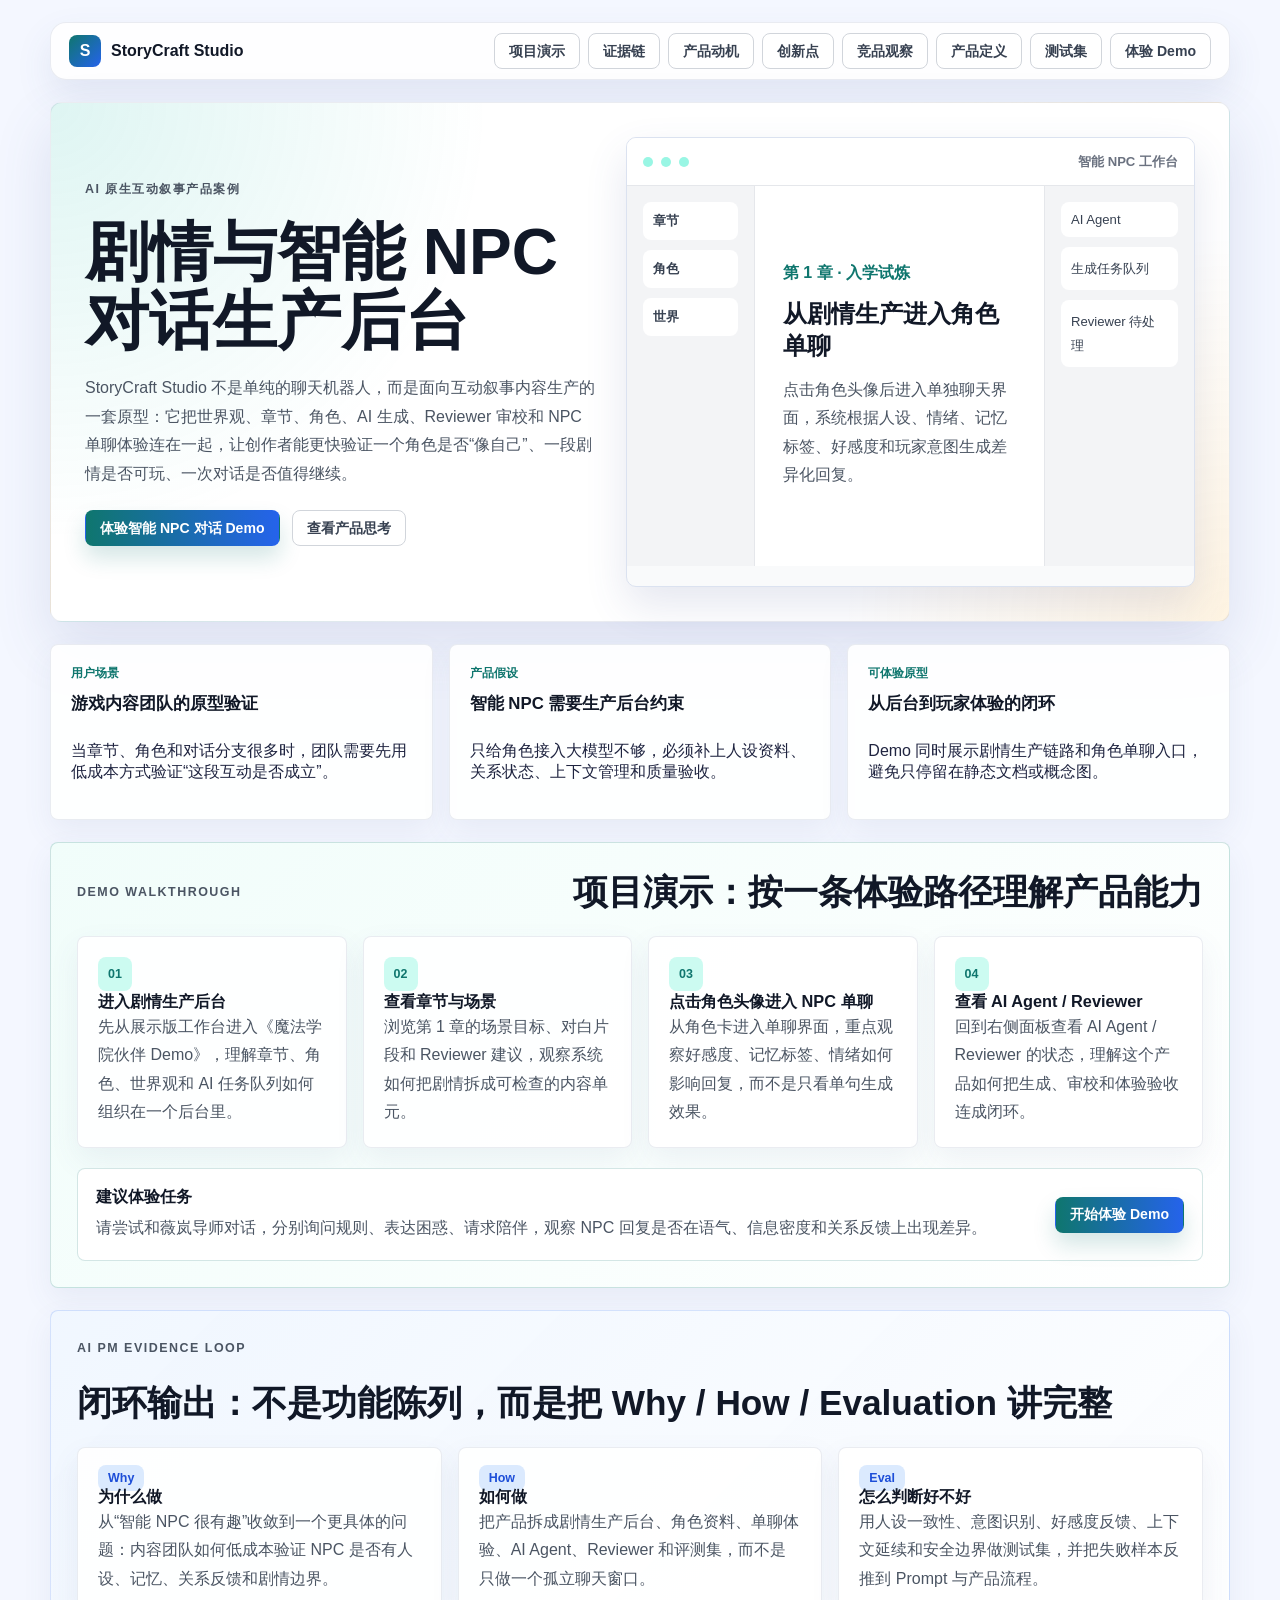
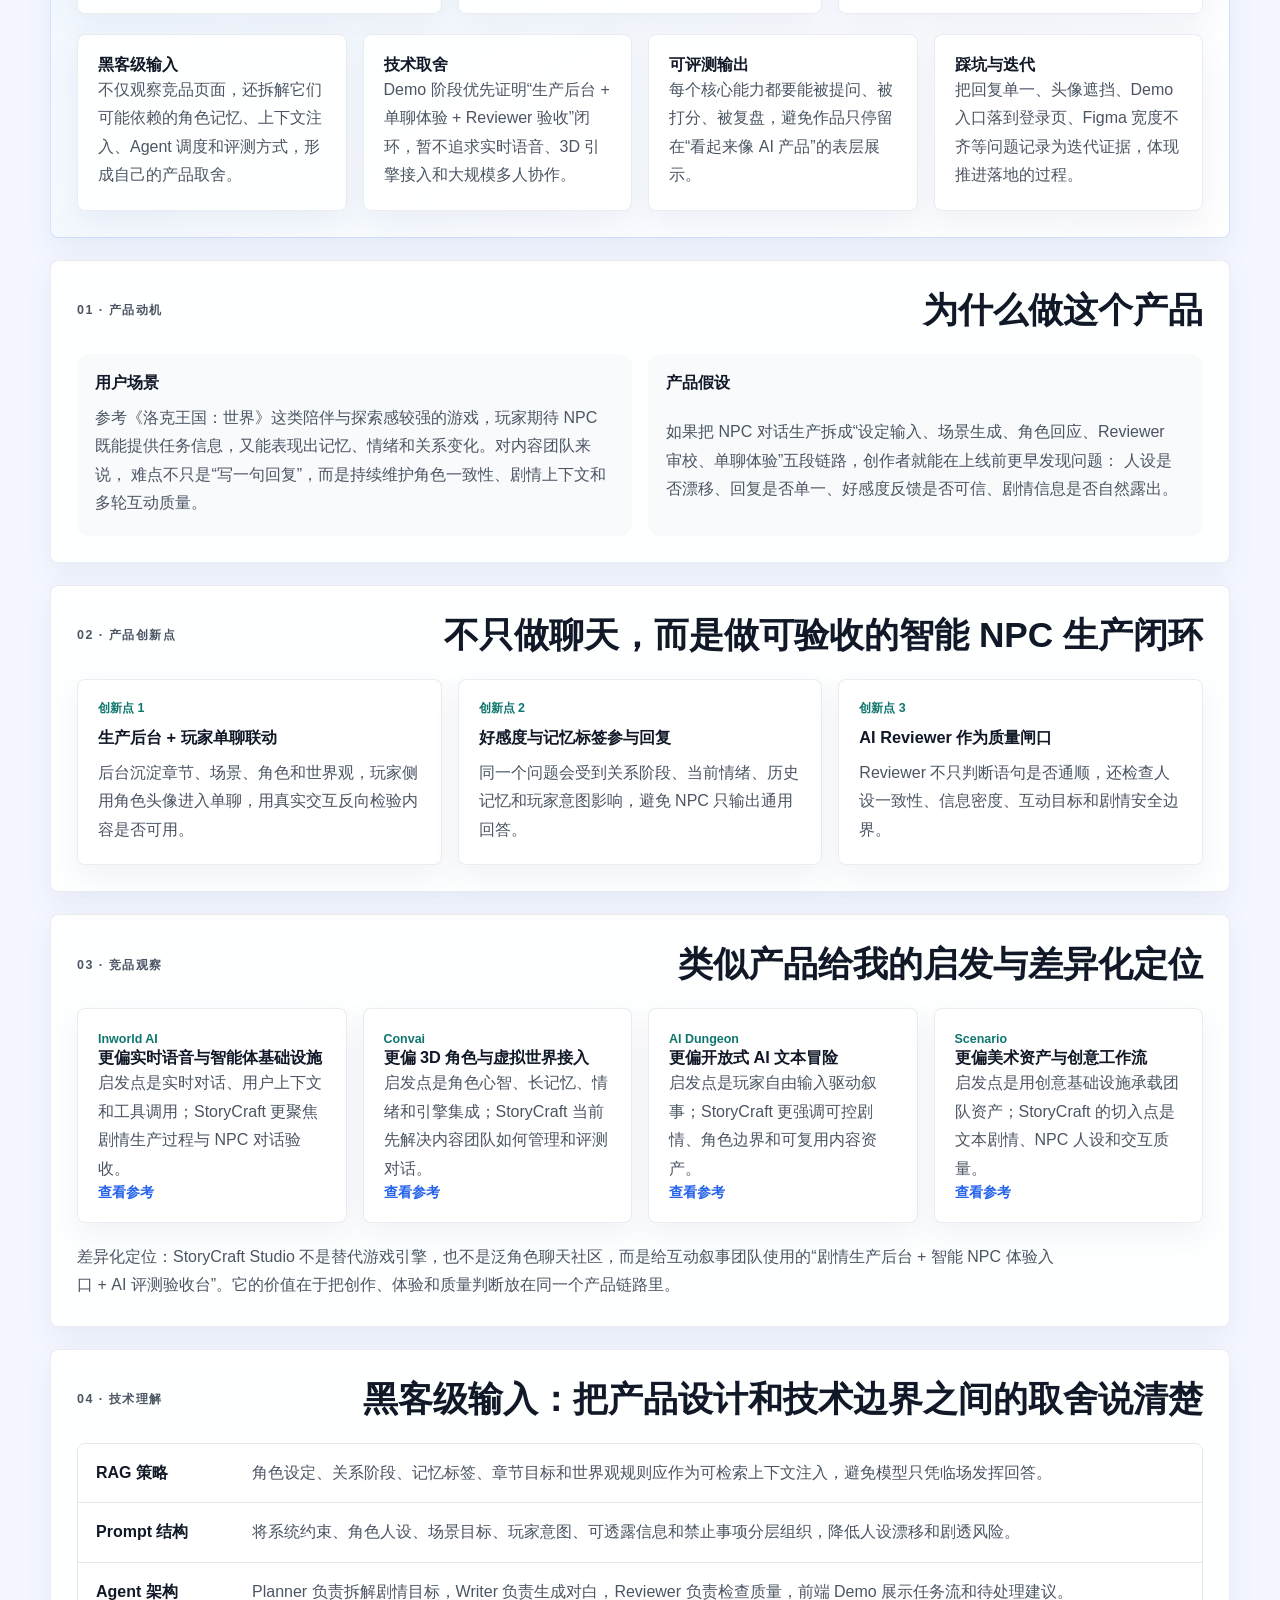
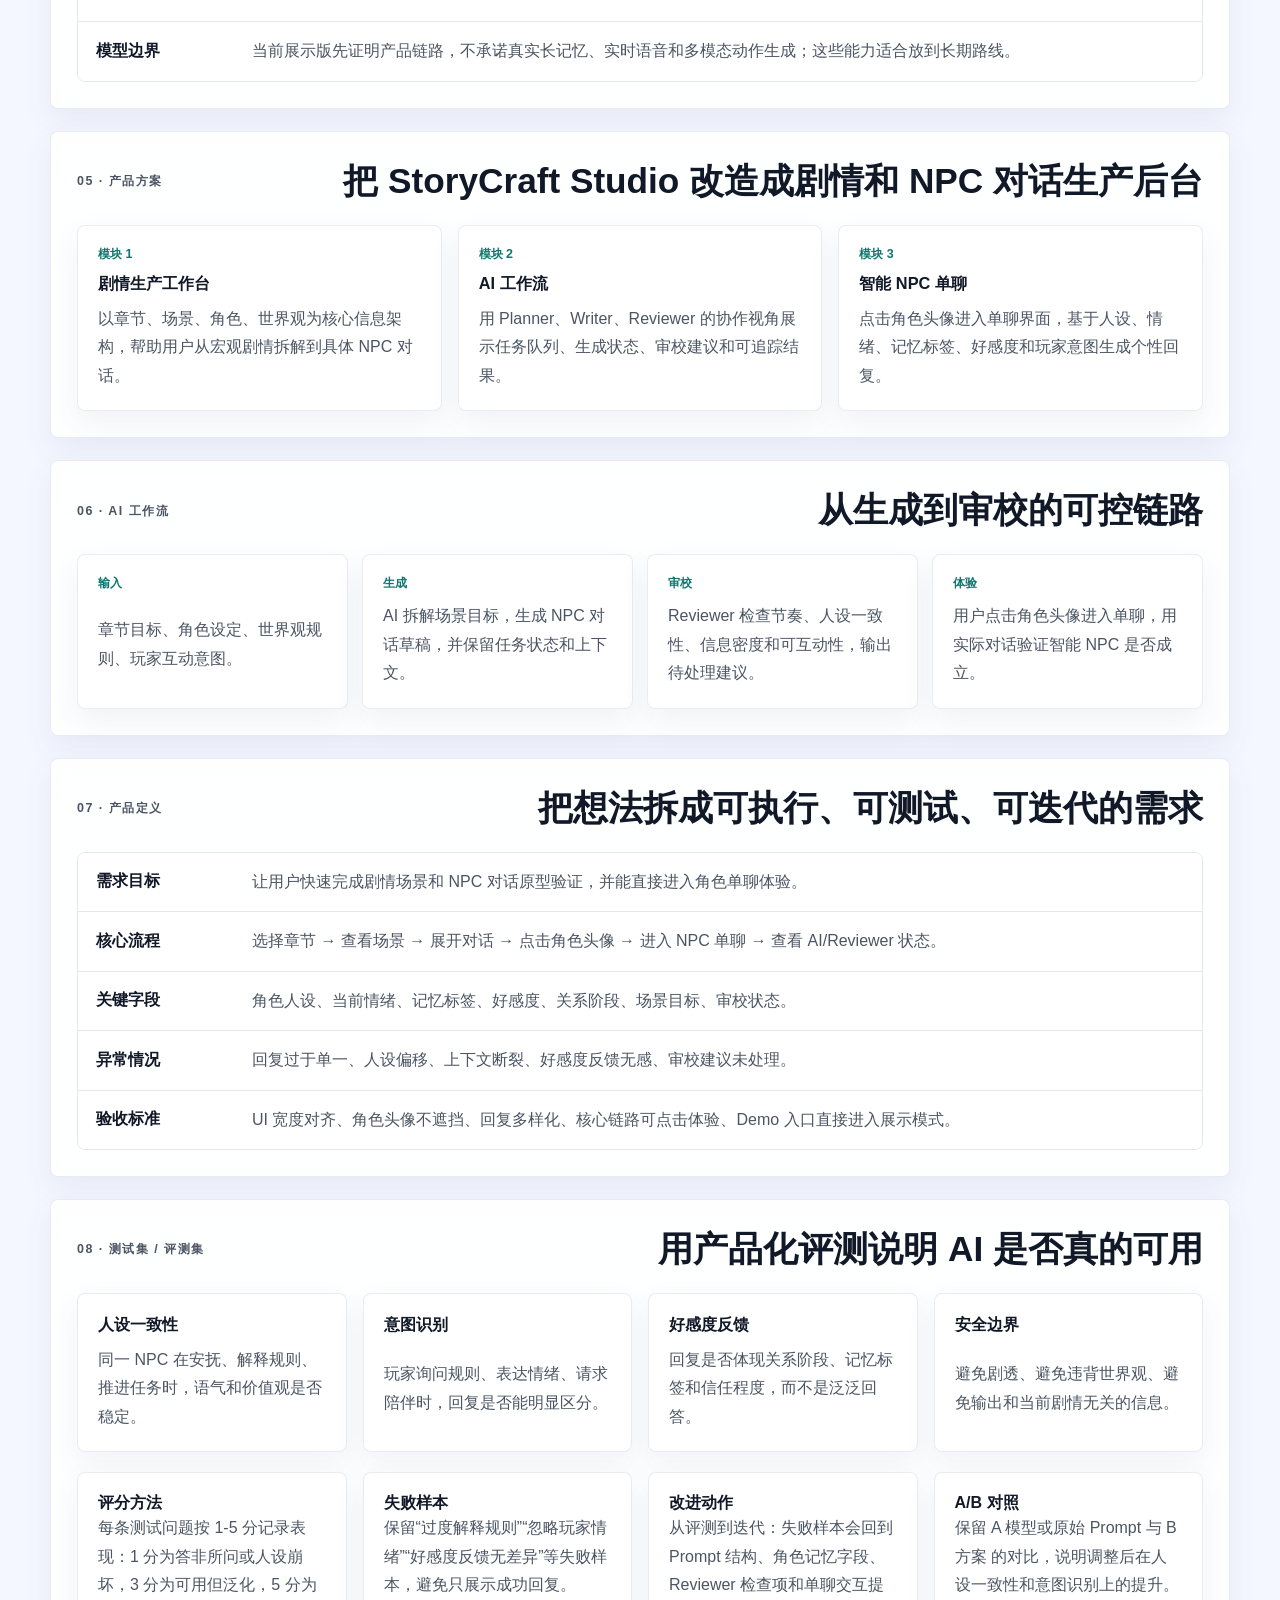
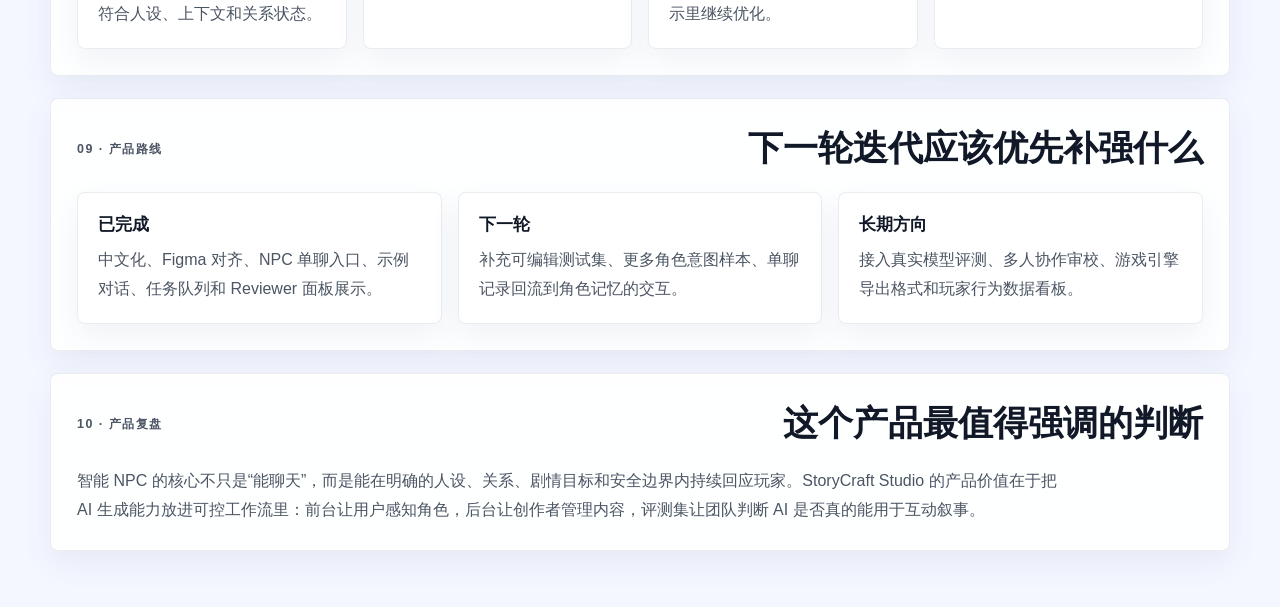
==== index.html @ 931e11dc "Add StoryCraft portfolio static site" ====
<!DOCTYPE html>
<html lang="zh-CN">
  <head>
    <meta charset="UTF-8" />
    <meta name="viewport" content="width=device-width, initial-scale=1.0" />
    <title>StoryCraft Studio</title>
    <link rel="stylesheet" href="./styles.css" />
  </head>
  <body>
    <script>
      (() => {
        const params = new URLSearchParams(window.location.search);
        const demoValues = new Set(["1", "true", "showcase", "demo"]);
        const isDemoRequest = demoValues.has(String(params.get("demo") || "").trim().toLowerCase());
        if (!isDemoRequest && !window.location.hash) {
          window.location.replace("./portfolio.html");
          return;
        }
        if (isDemoRequest) {
          document.body.dataset.demoBoot = "pending";
          document.body.setAttribute("data-demo-protocol", window.location.protocol === "file:" ? "file" : "server");
        }
      })();
    </script>
    <div class="grain"></div>
    <div class="app-shell">
      <header class="topbar">
        <div>
          <p class="eyebrow">Storycraft Studio</p>
          <h1>章节故事创作平台</h1>
        </div>
        <div class="topbar-actions">
          <div id="sessionBadge" class="session-badge hidden"></div>
          <button id="newCharacterButton" class="primary-button hidden">新建角色</button>
          <button id="logoutButton" class="ghost-button hidden">退出登录</button>
        </div>
      </header>

      <section id="authPanel" class="auth-panel">
        <div class="hero-copy">
          <p class="eyebrow">沉浸式写作</p>
          <h2>把角色、章节、剧照放进同一个创作空间。</h2>
          <p>
            从角色卡开始，逐步生成章节、场景与插图，最后导出一份完整的图文成品。
          </p>
        </div>

        <div class="auth-card">
          <div class="tabs">
            <button class="tab-button active" type="button" data-auth-mode="register">注册</button>
            <button class="tab-button" type="button" data-auth-mode="login">登录</button>
          </div>

          <p id="authFeedback" class="form-feedback hidden" role="status" aria-live="polite"></p>

          <form id="authForm" class="stack-form" novalidate>
            <label>
              <span>邮箱</span>
              <input id="authEmail" name="email" type="email" placeholder="writer@example.com" required />
            </label>
            <label>
              <span>密码</span>
              <input id="authPassword" name="password" type="password" minlength="8" required />
            </label>
            <label id="penNameField">
              <span>笔名</span>
              <input id="authPenName" name="penName" type="text" placeholder="请输入笔名，例如：青灯" required />
            </label>
            <button class="primary-button" type="submit" id="authSubmitButton">创建账号</button>
          </form>
        </div>
      </section>

      <section id="demoBootFallback" class="demo-boot-fallback" aria-live="polite">
        <div>
          <p class="eyebrow">Demo 展示版</p>
          <h2>正在进入智能 NPC 工作台</h2>
          <p>如果这里一直停留，通常是浏览器直接打开 file:// 文件时拦截了模块脚本。请通过本地静态服务访问体验版。</p>
          <p class="demo-boot-command">在 frontend 目录运行：<code>python -m http.server 5500</code></p>
          <a class="primary-button demo-boot-link" href="http://127.0.0.1:5500/index.html?demo=1">打开本地服务版 Demo</a>
        </div>
      </section>

      <main id="dashboardShell" class="dashboard hidden">
        <section class="console-hero panel">
          <div class="console-copy">
            <p class="eyebrow">创作控制台</p>
            <h2>先选故事，再进入只属于它的独立工作空间。</h2>
            <p class="console-intro">
              在这里创建项目、整理书架、浏览你的角色资产。进入项目后，中栏只保留当前作品的章节、场景和协作轨迹，让创作更专注。
            </p>
            <div id="dashboardMetrics" class="console-metrics"></div>
          </div>

          <form id="projectForm" class="stack-form compact console-form">
            <div class="console-form-header">
              <p class="eyebrow">新建项目</p>
              <h3>创建一部新的章节故事</h3>
            </div>
            <input name="title" placeholder="作品名称" required />
            <input name="genre" placeholder="题材，例如 都市悬疑" required />
            <input name="tone" placeholder="气质，例如 克制、电影感" required />
            <input name="era" placeholder="时代，例如 当代 / 近未来" required />
            <input name="target_chapter_count" type="number" min="1" max="24" placeholder="目标章节数，例如 8" required />
            <input name="target_length" placeholder="目标篇幅，例如 8章，短剧节奏" required />
            <textarea name="logline" rows="4" placeholder="一句话设定 / 作品 logline" required></textarea>
            <button class="primary-button" type="submit">创建并进入工作空间</button>
          </form>
        </section>

        <section class="dashboard-grid">
          <section class="panel console-project-panel">
            <div class="panel-header">
              <div>
                <p class="eyebrow">项目书架</p>
                <h3>选择项目进入独立工作空间</h3>
              </div>
              <button id="refreshProjectsButton" class="ghost-button">刷新项目</button>
            </div>
            <div id="projectList" class="project-grid"></div>
          </section>

          <aside class="panel console-side-panel">
            <div class="panel-header">
              <div>
                <p class="eyebrow">角色资产</p>
                <h3>全局角色库</h3>
              </div>
            </div>
            <div id="dashboardLibrarySummary" class="console-library-card"></div>
          </aside>
        </section>
      </main>

      <main id="workspaceShell" class="workspace-shell hidden">
        <div id="emptyState" class="empty-state hidden">
          <p class="eyebrow">项目未就绪</p>
          <h2>这个工作空间还没有加载到有效作品。</h2>
          <button id="returnToDashboardButton" class="ghost-button" type="button">返回控制台</button>
        </div>

        <div id="projectWorkspace" class="project-workspace hidden" data-layout-mode="wide">
          <section class="workspace-masthead panel">
            <div>
              <p class="eyebrow">沉浸式工作空间</p>
              <h3 id="workspaceHeading">独立项目创作中</h3>
            </div>
            <div class="inline-actions">
              <button id="backToDashboardButton" class="ghost-button" type="button">返回控制台</button>
              <button id="refreshWorkspaceButton" class="ghost-button" type="button">刷新当前作品</button>
            </div>
          </section>

          <section id="exportReadyBanner" class="export-ready-banner panel hidden"></section>

          <section id="projectHero" class="project-hero">
            <div id="projectHeroMeta" class="project-hero-meta"></div>
            <div class="project-hero-nav">
              <div class="project-hero-nav-header">
                <div>
                  <p class="eyebrow">章节导航</p>
                  <h3>切换章节</h3>
                </div>
                <div class="hero-action-groups">
                  <div class="hero-action-cluster">
                    <span class="hero-action-label">创作动作</span>
                    <div class="inline-actions hero-action-strip">
                      <button id="generateOutlineButton" class="primary-button">生成章节大纲</button>
                      <button id="exportBundleButton" class="ghost-button">导出成品</button>
                    </div>
                  </div>
                  <div class="hero-action-cluster is-project">
                    <span class="hero-action-label">项目动作</span>
                    <div class="inline-actions hero-action-strip">
                      <button id="createSnapshotButton" class="ghost-button">创建快照</button>
                      <button id="duplicateProjectButton" class="ghost-button">复制项目</button>
                      <button id="deleteProjectButton" class="ghost-button danger-button">删除作品</button>
                    </div>
                  </div>
                </div>
              </div>
              <div id="chapterTabs" class="chapter-tabs chapter-tabs-hero"></div>
            </div>
          </section>

          <div class="workspace-grid">
            <div class="column stack asset-column">
              <nav class="figma-sidebar-tabs" aria-label="创作资源导航">
                <button class="figma-sidebar-tab is-active" type="button">
                  <span class="figma-tab-icon" aria-hidden="true">□</span>
                  <span>章节</span>
                </button>
                <button class="figma-sidebar-tab" type="button">
                  <span class="figma-tab-icon" aria-hidden="true">◇</span>
                  <span>角色</span>
                </button>
                <button class="figma-sidebar-tab" type="button">
                  <span class="figma-tab-icon" aria-hidden="true">◎</span>
                  <span>世界</span>
                </button>
              </nav>
              <section class="subpanel rail-panel story-bible-panel">
                <div class="subpanel-header">
                  <div>
                    <p class="eyebrow">Story Bible</p>
                    <h3>设定中枢</h3>
                  </div>
                  <div class="inline-actions">
                    <button id="openStoryBibleButton" class="ghost-button" type="button" data-open-story-bible-modal>设定详情</button>
                  </div>
                </div>
                <div id="storyBiblePanel" class="story-bible-shell"></div>
              </section>

              <section class="subpanel rail-panel asset-panel">
                <div class="subpanel-header">
                  <div>
                    <p class="eyebrow">角色库</p>
                    <h3>角色设定</h3>
                  </div>
                  <div class="inline-actions">
                    <button id="openCharacterLibraryButton" class="ghost-button">角色库</button>
                  </div>
                </div>
                <div id="characterLibrarySummary" class="panel-note asset-panel-summary"></div>
                <div class="asset-scroll-shell">
                  <div id="characterPanelScroll" class="asset-scroll-region">
                    <div id="characterList" class="entity-list character-stack"></div>
                  </div>
                </div>
              </section>
            </div>

            <div class="column wide stack story-column">
              <section class="subpanel stage-panel">
                <div id="chapterDetail" class="chapter-detail"></div>
                <div id="chapterPager" class="chapter-pager"></div>
              </section>
            </div>

            <div class="column stack rail-column">
              <section class="subpanel rail-panel agent-panel">
                <nav class="figma-agent-tabs" aria-label="AI 协作面板">
                  <button class="figma-agent-tab is-active" type="button">
                    <span class="figma-tab-icon" aria-hidden="true">✦</span>
                    <span>AI Agent</span>
                  </button>
                  <button class="figma-agent-tab" type="button">
                    <span class="figma-tab-icon" aria-hidden="true">!</span>
                    <span>Reviewer</span>
                  </button>
                </nav>
                <div class="subpanel-header">
                  <div>
                    <p class="eyebrow">Agent 面板</p>
                    <h3>协作焦点与轨迹</h3>
                  </div>
                </div>
                <div id="agentFocus" class="agent-focus-shell"></div>
                <div id="jobList" class="job-list"></div>
                <div id="jobTrace" class="trace-panel"></div>
                <div id="exportList" class="job-list exports"></div>
              </section>
            </div>
          </div>
        </div>
      </main>
    </div>

    <div id="characterModal" class="modal-shell hidden">
      <div class="modal-backdrop" data-close-character-modal></div>
      <section class="modal-card">
        <div class="modal-header">
          <div>
            <p class="eyebrow">角色协作</p>
            <h3>角色库与作品挂接</h3>
          </div>
          <button id="closeCharacterModalButton" class="ghost-button">关闭</button>
        </div>
        <div class="tabs modal-tabs">
          <button class="tab-button active" data-character-modal-tab="create">新建角色</button>
          <button class="tab-button" data-character-modal-tab="library">角色库</button>
        </div>

        <section id="characterCreatePane" class="modal-pane">
          <p id="characterCreateHint" class="panel-note"></p>
          <form id="characterCreateForm" class="stack-form compact">
            <input name="name" placeholder="角色姓名" required />
            <input name="role" placeholder="角色身份" required />
            <textarea name="personality" rows="2" placeholder="性格关键词" required></textarea>
            <textarea name="goal" rows="2" placeholder="角色目标" required></textarea>
            <textarea name="speech_style" rows="2" placeholder="说话方式" required></textarea>
            <textarea name="appearance" rows="2" placeholder="外貌描述" required></textarea>
            <textarea name="relationships" rows="2" placeholder="人物关系" required></textarea>
            <label class="file-field">
              <span>参考图</span>
              <input name="reference_image" type="file" accept="image/*" />
            </label>
            <label class="toggle-field">
              <input id="attachCharacterToProject" name="attach_to_project" type="checkbox" checked />
              <span id="attachCharacterLabel">创建后加入当前作品</span>
            </label>
            <button class="primary-button" type="submit">保存到角色库</button>
          </form>
        </section>

        <section id="characterLibraryPane" class="modal-pane hidden">
          <p id="characterLibraryHint" class="panel-note"></p>
          <div id="characterLibraryList" class="entity-list modal-library-list"></div>
        </section>
      </section>
    </div>

    <div id="storyBibleModal" class="modal-shell hidden">
      <div class="modal-backdrop" data-close-story-bible-modal></div>
      <section class="modal-card story-bible-modal-card">
        <div class="modal-header">
          <div>
            <p class="eyebrow">Story Bible</p>
            <h3>设定详情</h3>
          </div>
          <button id="closeStoryBibleModalButton" class="ghost-button" type="button" data-close-story-bible-modal>关闭</button>
        </div>
        <div id="storyBibleDetail" class="story-bible-modal-content"></div>
      </section>
    </div>

    <div id="characterChatShell" class="character-chat-shell hidden" aria-hidden="true">
      <div class="character-chat-backdrop" data-close-character-chat></div>
      <section class="character-chat-dialog" aria-label="角色单独对话">
        <aside id="characterChatAside" class="character-chat-aside"></aside>
        <div class="character-chat-main">
          <header id="characterChatHeader" class="character-chat-header"></header>
          <div id="characterChatMessages" class="character-chat-messages"></div>
          <div id="characterChatQuickReplies" class="character-chat-quick-replies"></div>
          <form id="characterChatForm" class="character-chat-composer">
            <input
              id="characterChatInput"
              name="chat_message"
              type="text"
              placeholder="输入你想和角色说的话"
              autocomplete="off"
            />
            <button class="primary-button" type="button" data-send-character-chat>发送</button>
          </form>
        </div>
      </section>
    </div>

    <div id="toast" class="toast hidden"></div>
    <script type="module" src="./app.js"></script>
    <script>
      (() => {
        const params = new URLSearchParams(window.location.search);
        const demoValues = new Set(["1", "true", "showcase", "demo"]);
        if (!demoValues.has(String(params.get("demo") || "").trim().toLowerCase())) {
          return;
        }
        window.setTimeout(() => {
          if (document.body.dataset.demoMode === "true") {
            document.body.removeAttribute("data-demo-boot");
            return;
          }
          document.body.setAttribute("data-demo-protocol", window.location.protocol === "file:" ? "file" : "server");
          const authPanel = document.getElementById("authPanel");
          if (authPanel) {
            authPanel.classList.add("hidden");
          }
          document.body.dataset.demoBoot = "pending";
        }, 900);
      })();
    </script>
  </body>
</html>
---- styles.css ----
:root {
  --bg: #eef3ff;
  --bg-soft: #f7f9ff;
  --bg-deep: #dfe7ff;
  --panel: rgba(255, 255, 255, 0.82);
  --panel-strong: rgba(255, 255, 255, 0.96);
  --panel-tint: rgba(245, 247, 255, 0.92);
  --surface-soft: rgba(243, 246, 255, 0.84);
  --surface-subtle: rgba(229, 236, 255, 0.68);
  --surface-strong: rgba(223, 231, 255, 0.92);
  --line: rgba(86, 96, 140, 0.12);
  --line-strong: rgba(86, 96, 140, 0.22);
  --text: #1f2440;
  --muted: #68708f;
  --accent: #7c6cff;
  --accent-strong: #5f4fe0;
  --success: #37a67a;
  --danger: #df6a7a;
  --shadow: 0 24px 60px rgba(73, 88, 146, 0.14);
  --radius-xl: 28px;
  --radius-lg: 20px;
  --radius-md: 14px;
  --workspace-grid-height: 760px;
}

* {
  box-sizing: border-box;
}

body {
  margin: 0;
  min-height: 100dvh;
  overflow-x: hidden;
  font-family: "PingFang SC", "Hiragino Sans GB", "Microsoft YaHei", sans-serif;
  color: var(--text);
  background:
    radial-gradient(circle at top left, rgba(124, 108, 255, 0.16), transparent 30%),
    radial-gradient(circle at top right, rgba(86, 195, 247, 0.14), transparent 26%),
    linear-gradient(180deg, #f6f8ff 0%, #eaf0ff 100%);
}

.grain {
  position: fixed;
  inset: 0;
  background-image:
    linear-gradient(rgba(72, 58, 41, 0.012), rgba(72, 58, 41, 0.012)),
    repeating-linear-gradient(
      0deg,
      rgba(89, 70, 45, 0.01),
      rgba(89, 70, 45, 0.01) 1px,
      transparent 1px,
      transparent 3px
    );
  pointer-events: none;
  opacity: 0.22;
}

.app-shell {
  position: relative;
  padding: 28px;
  max-width: 1880px;
  margin: 0 auto;
}

.topbar {
  display: flex;
  justify-content: space-between;
  align-items: flex-start;
  gap: 20px;
  margin-bottom: 18px;
}

.eyebrow {
  margin: 0 0 8px;
  color: var(--accent);
  letter-spacing: 0.18em;
  text-transform: uppercase;
  font-size: 11px;
}

h1,
h2,
h3,
h4 {
  margin: 0;
  font-family: "STSong", "Songti SC", "Noto Serif SC", "Source Han Serif SC", serif;
  font-weight: 600;
}

h1 {
  font-size: clamp(2rem, 3vw, 3.2rem);
}

.topbar {
  min-height: 64px;
  align-items: center;
  padding: 0 22px;
  margin: -10px 0 18px;
  border: 1px solid rgba(86, 96, 140, 0.1);
  border-radius: 0;
  background: rgba(255, 255, 255, 0.92);
  box-shadow: 0 14px 34px rgba(68, 82, 132, 0.08);
}

.topbar > div:first-child {
  display: grid;
  grid-template-columns: auto auto auto;
  align-items: center;
  gap: 14px;
}

.topbar > div:first-child::before {
  content: "✦";
  width: 34px;
  height: 34px;
  display: grid;
  place-items: center;
  border-radius: 10px;
  color: white;
  background: linear-gradient(135deg, #7c6cff, #4157d8);
  font-size: 17px;
}

.topbar .eyebrow {
  margin: 0;
  color: #7a8098;
  font-size: 11px;
  letter-spacing: 0;
  text-transform: none;
}

.topbar h1 {
  font-family: "PingFang SC", "Microsoft YaHei", sans-serif;
  font-size: 1.18rem;
  font-weight: 700;
  color: #171b2f;
}

.topbar-actions {
  display: flex;
  align-items: center;
  gap: 12px;
  flex-wrap: wrap;
}

.session-badge,
.ghost-button,
.primary-button,
input,
textarea,
button {
  border-radius: 999px;
}

.session-badge {
  padding: 10px 16px;
  background: rgba(255, 250, 244, 0.85);
  border: 1px solid var(--line);
  color: var(--muted);
}

.session-badge[data-demo-mode="true"] {
  background: rgba(127, 106, 247, 0.14);
  border-color: rgba(127, 106, 247, 0.28);
  color: #5443b2;
}

.auth-panel,
.dashboard,
.workspace-shell {
  display: grid;
  gap: 24px;
}

.auth-panel {
  grid-template-columns: 1.2fr 420px;
  min-height: calc(100dvh - 180px);
  align-items: center;
}

body[data-demo-boot="pending"] .auth-panel {
  display: none;
}

.demo-boot-fallback {
  display: none;
}

body[data-demo-boot="pending"] #demoBootFallback {
  min-height: calc(100dvh - 180px);
  display: grid;
  place-items: center;
  padding: 28px;
}

.demo-boot-fallback > div {
  width: min(520px, 100%);
  display: grid;
  gap: 12px;
  padding: 28px;
  border: 1px solid rgba(120, 130, 180, 0.18);
  border-radius: 8px;
  background: rgba(255, 255, 255, 0.92);
  box-shadow: 0 20px 45px rgba(52, 64, 120, 0.14);
}

.demo-boot-command {
  padding: 12px 14px;
  border-radius: 8px;
  background: rgba(31, 36, 64, 0.06);
  color: #30364f;
}

.demo-boot-command code {
  font-family: "SFMono-Regular", Consolas, monospace;
  font-size: 0.9rem;
}

.demo-boot-link {
  width: fit-content;
  text-decoration: none;
}

.dashboard,
.workspace-shell {
  min-height: calc(100dvh - 180px);
  align-content: start;
}

.workspace-shell {
  gap: 18px;
}

.hero-copy {
  max-width: 680px;
  padding: 32px 16px 32px 0;
}

.hero-copy h2 {
  font-size: clamp(2.6rem, 4vw, 4.6rem);
  line-height: 1.02;
  margin-bottom: 16px;
}

.hero-copy p:last-child {
  max-width: 520px;
  color: var(--muted);
  font-size: 1.05rem;
  line-height: 1.8;
}

.console-hero {
  display: grid;
  grid-template-columns: minmax(0, 1.35fr) minmax(360px, 460px);
  gap: 24px;
  align-items: stretch;
  padding: 28px;
  background:
    radial-gradient(circle at top left, rgba(184, 134, 73, 0.18), transparent 38%),
    radial-gradient(circle at top right, rgba(126, 150, 118, 0.16), transparent 34%),
    linear-gradient(135deg, rgba(242, 237, 227, 0.96), rgba(231, 224, 212, 0.98));
}

.console-copy {
  display: grid;
  align-content: space-between;
  gap: 22px;
  min-height: 320px;
}

.console-copy h2 {
  max-width: 720px;
  font-size: clamp(2.4rem, 3vw, 4.2rem);
  line-height: 1.04;
}

.console-intro {
  max-width: 660px;
  color: var(--muted);
  font-size: 1.03rem;
  line-height: 1.8;
}

.console-metrics {
  display: grid;
  grid-template-columns: repeat(3, minmax(0, 1fr));
  gap: 14px;
}

.metric-card {
  display: grid;
  gap: 8px;
  padding: 16px 18px;
  border-radius: 22px;
  border: 1px solid rgba(91, 75, 52, 0.08);
  background: rgba(255, 252, 247, 0.74);
}

.metric-value {
  font-family: Georgia, "Palatino Linotype", serif;
  font-size: clamp(1.8rem, 2.2vw, 2.6rem);
  line-height: 1;
}

.metric-label {
  color: var(--muted);
  font-size: 0.88rem;
  letter-spacing: 0.08em;
  text-transform: uppercase;
}

.console-form {
  align-content: start;
  padding: 22px;
  border-radius: 26px;
  border: 1px solid rgba(91, 75, 52, 0.08);
  background: rgba(255, 251, 246, 0.82);
}

.console-form-header {
  display: grid;
  gap: 6px;
}

.dashboard-grid {
  display: grid;
  grid-template-columns: minmax(0, 1.6fr) minmax(300px, 0.72fr);
  gap: 24px;
  align-items: start;
}

.project-grid {
  display: grid;
  grid-template-columns: repeat(auto-fit, minmax(270px, 1fr));
  gap: 16px;
}

.console-project-panel,
.console-side-panel {
  padding: 22px;
}

.console-library-card {
  display: grid;
  gap: 18px;
}

.console-library-copy {
  display: grid;
  gap: 12px;
}

.console-character-preview {
  display: grid;
  gap: 12px;
}

.console-character-pill {
  display: grid;
  gap: 4px;
  padding: 14px 16px;
  border-radius: 18px;
  border: 1px solid rgba(91, 75, 52, 0.08);
  background: rgba(255, 251, 246, 0.8);
}

.console-character-pill span {
  color: var(--muted);
  font-size: 0.88rem;
}

.workspace-masthead {
  display: flex;
  justify-content: space-between;
  align-items: center;
  gap: 16px;
  padding: 12px 18px;
  background:
    linear-gradient(135deg, rgba(255, 252, 247, 0.98), rgba(245, 238, 228, 0.98)),
    var(--panel-strong);
}

.export-ready-banner {
  display: grid;
  grid-template-columns: minmax(0, 1fr) auto;
  gap: 18px;
  align-items: center;
  padding: 18px 20px;
  background:
    radial-gradient(circle at top left, rgba(184, 134, 73, 0.14), transparent 34%),
    radial-gradient(circle at top right, rgba(120, 145, 114, 0.12), transparent 30%),
    linear-gradient(135deg, rgba(252, 248, 240, 0.96), rgba(237, 230, 220, 0.98));
}

.export-ready-copy {
  display: grid;
  gap: 8px;
}

.export-ready-copy h3 {
  margin: 0;
}

.export-ready-actions {
  display: flex;
  flex-wrap: wrap;
  gap: 10px;
  justify-content: flex-end;
}

.auth-card,
.panel,
.subpanel,
.project-card,
.chapter-card,
.character-card,
.scene-card,
.job-card,
.export-card {
  backdrop-filter: blur(18px);
  background: var(--panel);
  border: 1px solid var(--line);
  box-shadow: var(--shadow);
}

.auth-card,
.panel {
  border-radius: var(--radius-xl);
}

.auth-card {
  padding: 24px;
}

.tabs {
  display: flex;
  gap: 8px;
  margin-bottom: 18px;
}

.tab-button,
.ghost-button,
.primary-button {
  cursor: pointer;
  border: none;
  transition: transform 180ms ease, background 180ms ease, color 180ms ease;
}

.tab-button {
  padding: 11px 16px;
  background: rgba(244, 238, 229, 0.9);
  color: var(--muted);
  border: 1px solid rgba(91, 75, 52, 0.08);
}

.tab-button.active {
  background: rgba(184, 134, 73, 0.14);
  color: var(--text);
  border-color: rgba(184, 134, 73, 0.24);
}

.stack-form {
  display: grid;
  gap: 14px;
}

.compact {
  gap: 12px;
}

label span,
.file-field span {
  display: block;
  margin-bottom: 8px;
  color: var(--muted);
  font-size: 0.9rem;
}

input,
textarea {
  width: 100%;
  border: 1px solid rgba(91, 75, 52, 0.1);
  padding: 14px 16px;
  color: var(--text);
  background: rgba(255, 252, 248, 0.9);
  font: inherit;
  border-radius: 18px;
}

input::placeholder,
textarea::placeholder {
  color: rgba(116, 102, 87, 0.66);
}

textarea {
  resize: vertical;
  min-height: 90px;
  border-radius: 20px;
}

input:focus,
textarea:focus {
  outline: none;
  border-color: var(--accent);
}

.primary-button,
.ghost-button {
  padding: 12px 18px;
  font-weight: 600;
}

.primary-button {
  background: linear-gradient(135deg, #7c6cff, #4157d8);
  color: #fff;
  box-shadow: 0 10px 22px rgba(87, 91, 222, 0.22);
}

.ghost-button {
  background: rgba(255, 255, 255, 0.78);
  color: var(--text);
  border: 1px solid var(--line);
}

.danger-button {
  color: var(--danger);
  border-color: rgba(186, 107, 97, 0.24);
  background: rgba(186, 107, 97, 0.08);
}

.primary-button:hover,
.ghost-button:hover,
.tab-button:hover {
  transform: translateY(-1px);
}

.panel {
  padding: 22px;
}

.panel,
.subpanel,
.workspace-grid,
.column,
.project-workspace,
.chapter-detail,
.job-list,
.trace-panel,
.trace-list,
.job-card,
.trace-card,
.trace-block,
.chapter-card,
.scene-card,
.project-card,
.export-card {
  min-width: 0;
}

.panel-header,
.subpanel-header {
  display: flex;
  justify-content: space-between;
  align-items: center;
  gap: 16px;
  margin-bottom: 18px;
  flex-wrap: wrap;
}

.project-list,
.entity-list,
.job-list {
  display: grid;
  gap: 14px;
}

.project-card,
.character-card,
.chapter-card,
.job-card,
.export-card,
.scene-card {
  border-radius: var(--radius-lg);
  padding: 16px;
}

.project-card.active {
  border-color: rgba(184, 134, 73, 0.34);
  background: var(--panel-strong);
}

.project-card-empty {
  min-height: 240px;
  display: grid;
  align-content: end;
  background:
    linear-gradient(180deg, rgba(244, 238, 229, 0.94), rgba(232, 224, 211, 0.98)),
    var(--panel);
}

.console-project-card {
  display: grid;
  gap: 0;
  padding: 0;
  overflow: hidden;
  background:
    linear-gradient(180deg, rgba(255, 252, 247, 0.94), rgba(244, 237, 227, 0.98)),
    var(--panel);
}

.project-card-cover {
  min-height: 150px;
  padding: 16px;
  display: flex;
  align-items: flex-start;
  gap: 8px;
  justify-content: space-between;
  background:
    radial-gradient(circle at top left, rgba(184, 134, 73, 0.24), transparent 42%),
    radial-gradient(circle at top right, rgba(127, 151, 122, 0.18), transparent 34%),
    linear-gradient(135deg, rgba(232, 225, 212, 0.94), rgba(214, 221, 208, 0.98));
  background-size: cover;
  background-position: center;
}

.project-card-body {
  display: grid;
  gap: 14px;
  padding: 18px;
}

.project-card-copy {
  display: grid;
  gap: 8px;
}

.job-card.active,
.trace-shell,
.chapter-workspace {
  border-color: rgba(184, 134, 73, 0.26);
  background: var(--panel-strong);
}

.project-card button,
.chapter-card button,
.scene-card button {
  margin-top: 12px;
}

.workspace-grid {
  display: grid;
  grid-template-columns: 320px minmax(0, 1fr) 380px;
  grid-template-areas: "assets stage rail";
  gap: 0;
  align-items: stretch;
  isolation: isolate;
  min-height: 0;
  height: var(--workspace-grid-height);
  overflow: hidden;
  border: 1px solid rgba(86, 96, 140, 0.1);
  background: rgba(255, 255, 255, 0.92);
}

.column.stack,
.stack {
  display: grid;
  gap: 16px;
}

.column {
  min-width: 0;
  align-self: stretch;
  min-height: 0;
}

.column.wide {
  min-width: 0;
}

.asset-column {
  grid-area: assets;
  grid-template-rows: auto auto minmax(0, 1fr);
  height: 100%;
  gap: 0;
  background: #f8f9fc;
  border-right: 1px solid rgba(86, 96, 140, 0.12);
}

.story-column {
  grid-area: stage;
  height: 100%;
}

.rail-column {
  grid-area: rail;
  height: 100%;
  background: #f8f9fc;
  border-left: 1px solid rgba(86, 96, 140, 0.12);
}

.subpanel {
  padding: 16px;
  border-radius: 0;
  min-width: 0;
  position: relative;
}

.project-workspace {
  display: grid;
  gap: 18px;
}

.stage-panel {
  display: grid;
  grid-template-rows: minmax(0, 1fr) auto;
  gap: 14px;
  min-height: 0;
  overflow: hidden;
  border: none;
  box-shadow: none;
  background: #f1f3f8;
}

.agent-panel {
  min-height: 0;
  height: 100%;
  overflow: auto;
  overscroll-behavior: contain;
  scrollbar-gutter: stable;
  scrollbar-width: thin;
  scrollbar-color: rgba(145, 121, 84, 0.32) rgba(145, 121, 84, 0.08);
  display: grid;
  align-content: start;
  gap: 18px;
  border: none;
  box-shadow: none;
  background: #f8f9fc;
}

.agent-surface {
  display: grid;
  gap: 14px;
  padding: 18px;
  border-radius: 12px;
  border: 1px solid rgba(86, 96, 140, 0.08);
  background: #fff;
  box-shadow: 0 8px 20px rgba(68, 82, 132, 0.07);
}

.figma-sidebar-tabs,
.figma-agent-tabs {
  display: grid;
  grid-template-columns: repeat(3, minmax(0, 1fr));
  gap: 0;
  min-height: 48px;
  border-bottom: 1px solid rgba(86, 96, 140, 0.12);
  background: #f8f9fc;
}

.figma-agent-tabs {
  grid-template-columns: repeat(2, minmax(0, 1fr));
  margin: -16px -16px 0;
}

.figma-sidebar-tab,
.figma-agent-tab {
  display: inline-flex;
  align-items: center;
  justify-content: center;
  gap: 7px;
  border: none;
  border-radius: 0;
  background: transparent;
  color: #646b83;
  font: inherit;
  font-size: 0.9rem;
  cursor: default;
  border-bottom: 2px solid transparent;
}

.figma-sidebar-tab.is-active,
.figma-agent-tab.is-active {
  color: var(--accent-strong);
  background: #fff;
  border-bottom-color: var(--accent-strong);
}

.figma-tab-icon {
  width: 18px;
  height: 18px;
  display: grid;
  place-items: center;
  color: currentColor;
  font-size: 0.86rem;
}

.stage-mode-switcher {
  display: flex;
  align-items: center;
  width: fit-content;
  gap: 8px;
  padding: 0;
  border: 0;
  border-radius: 0;
  background: transparent;
}

.stage-mode-pill {
  min-height: 32px;
  border: 1px solid #d1d5db;
  border-radius: 8px;
  padding: 0 12px;
  background: #ffffff;
  color: #4b5563;
  font: inherit;
  font-size: 0.78rem;
}

.stage-mode-pill.is-tone-blue {
  color: #4f648e;
}

.stage-mode-pill.is-tone-gold {
  color: #8b6a22;
}

.stage-mode-pill.is-active {
  color: var(--accent-strong);
  border-color: #c4b5fd;
  background: #f5f3ff;
  box-shadow: none;
}

.stage-mode-pill.is-tone-blue.is-active {
  color: #2453c8;
  border-color: #bfdbfe;
  background: #eff6ff;
}

.stage-mode-pill.is-tone-gold.is-active {
  color: #9a6700;
  border-color: #fde68a;
  background: #fffbeb;
}

.figma-scene-card {
  border-radius: 12px;
  border-color: rgba(124, 108, 255, 0.16);
  background: #fff;
  box-shadow: 0 8px 20px rgba(68, 82, 132, 0.07);
}

.figma-scene-summary {
  display: grid;
  grid-template-columns: repeat(3, minmax(0, 1fr));
  gap: 10px;
  padding: 10px;
  border-radius: 10px;
  background: #f8f9fc;
  border: 1px solid rgba(86, 96, 140, 0.08);
}

.figma-scene-summary > div {
  display: grid;
  gap: 2px;
  color: var(--muted);
  font-size: 0.78rem;
}

.figma-scene-metric {
  color: #171b2f;
  font-weight: 700;
  font-size: 1rem;
}

.figma-agent-status {
  display: inline-flex;
  align-items: center;
  gap: 8px;
  width: fit-content;
  padding: 7px 10px;
  border-radius: 999px;
  color: var(--accent-strong);
  background: rgba(124, 108, 255, 0.1);
  font-size: 0.82rem;
  font-weight: 700;
}

.figma-agent-dot {
  width: 8px;
  height: 8px;
  border-radius: 50%;
  background: #7c6cff;
  box-shadow: 0 0 0 4px rgba(124, 108, 255, 0.13);
}

.agent-focus-card {
  position: relative;
  overflow: hidden;
}

.agent-focus-card::after {
  content: "";
  position: absolute;
  inset: 0;
  pointer-events: none;
  background: linear-gradient(135deg, rgba(255, 255, 255, 0.22), transparent 44%);
}

.agent-focus-card.is-live {
  border-color: rgba(184, 134, 73, 0.18);
  background:
    radial-gradient(circle at top right, rgba(184, 134, 73, 0.14), transparent 30%),
    linear-gradient(180deg, rgba(255, 252, 246, 0.98), rgba(246, 239, 229, 0.98));
}

.agent-focus-card.is-success {
  border-color: rgba(102, 134, 108, 0.18);
  background:
    radial-gradient(circle at top right, rgba(102, 134, 108, 0.14), transparent 32%),
    linear-gradient(180deg, rgba(253, 255, 251, 0.98), rgba(243, 248, 241, 0.98));
}

.agent-focus-card.is-warn {
  border-color: rgba(184, 134, 73, 0.24);
  background:
    radial-gradient(circle at top right, rgba(184, 134, 73, 0.18), transparent 34%),
    linear-gradient(180deg, rgba(255, 250, 241, 0.98), rgba(248, 239, 224, 0.98));
}

.agent-focus-card.is-danger {
  border-color: rgba(186, 107, 97, 0.18);
  background:
    radial-gradient(circle at top right, rgba(186, 107, 97, 0.16), transparent 34%),
    linear-gradient(180deg, rgba(255, 250, 248, 0.98), rgba(247, 238, 235, 0.98));
}

.agent-focus-card.is-neutral {
  background:
    radial-gradient(circle at top right, rgba(126, 150, 118, 0.1), transparent 30%),
    linear-gradient(180deg, rgba(255, 253, 249, 0.98), rgba(246, 239, 229, 0.98));
}

.agent-focus-header,
.agent-section-head {
  display: flex;
  justify-content: space-between;
  align-items: flex-start;
  gap: 14px;
  flex-wrap: wrap;
}

.agent-focus-chapter {
  margin: -4px 0 0;
  color: var(--accent-strong);
  font-size: 0.92rem;
  letter-spacing: 0.04em;
}

.agent-focus-summary {
  margin: 0;
  font-size: 1rem;
  line-height: 1.75;
  color: #303650;
}

.agent-focus-detail {
  display: grid;
  gap: 6px;
  padding: 12px 14px;
  border-radius: 10px;
  border: 1px solid rgba(86, 96, 140, 0.08);
  background: #f8f9fc;
}

.agent-focus-detail p {
  margin: 0;
  color: var(--muted);
  line-height: 1.7;
}

.agent-focus-meta {
  display: flex;
  flex-wrap: wrap;
  gap: 8px;
}

.agent-focus-actions {
  padding-top: 2px;
}

.agent-focus-shell,
.agent-history-shell {
  display: grid;
  gap: 14px;
}

.agent-queue-metrics {
  display: grid;
  grid-template-columns: repeat(4, minmax(0, 1fr));
  gap: 10px;
}

.agent-mini-metric {
  display: grid;
  gap: 4px;
  padding: 12px;
  border-radius: 16px;
  border: 1px solid rgba(91, 75, 52, 0.08);
  background: rgba(255, 251, 246, 0.8);
}

.agent-mini-metric strong {
  font-family: "STSong", "Songti SC", "Noto Serif SC", serif;
  font-size: 1.1rem;
  color: var(--accent-strong);
}

.agent-mini-metric span {
  color: var(--muted);
  font-size: 0.8rem;
}

.job-queue-list {
  max-height: 420px;
  overflow: auto;
  padding-right: 4px;
  scrollbar-width: thin;
  scrollbar-color: rgba(145, 121, 84, 0.26) rgba(145, 121, 84, 0.08);
}

.job-queue-list .job-card {
  background: rgba(255, 251, 246, 0.76);
  box-shadow: 0 10px 22px rgba(106, 84, 47, 0.06);
}

.job-card-empty {
  min-height: 108px;
  align-content: center;
}

.job-queue-list::-webkit-scrollbar {
  width: 10px;
}

.job-queue-list::-webkit-scrollbar-thumb {
  background: rgba(145, 121, 84, 0.22);
  border-radius: 999px;
}

.job-queue-list::-webkit-scrollbar-track {
  background: rgba(145, 121, 84, 0.08);
  border-radius: 999px;
}

.agent-history-list {
  position: relative;
  display: grid;
  gap: 10px;
}

.agent-history-list::before {
  content: "";
  position: absolute;
  left: 14px;
  top: 6px;
  bottom: 6px;
  width: 1px;
  background: linear-gradient(180deg, rgba(184, 134, 73, 0.16), rgba(145, 121, 84, 0.06));
}

.agent-history-item {
  appearance: none;
  display: grid;
  grid-template-columns: 28px minmax(0, 1fr);
  gap: 12px;
  align-items: flex-start;
  padding: 0;
  border: none;
  background: transparent;
  color: inherit;
  text-align: left;
}

.agent-history-rail {
  position: relative;
  display: flex;
  justify-content: center;
  padding-top: 6px;
}

.agent-history-dot {
  width: 10px;
  height: 10px;
  border-radius: 999px;
  background: rgba(145, 121, 84, 0.28);
  box-shadow: 0 0 0 5px rgba(145, 121, 84, 0.06);
}

.agent-history-dot.is-live {
  background: rgba(184, 134, 73, 0.88);
  box-shadow: 0 0 0 5px rgba(184, 134, 73, 0.12);
}

.agent-history-dot.is-success {
  background: rgba(102, 134, 108, 0.88);
  box-shadow: 0 0 0 5px rgba(102, 134, 108, 0.12);
}

.agent-history-dot.is-warn,
.agent-history-dot.is-danger {
  background: rgba(186, 107, 97, 0.88);
  box-shadow: 0 0 0 5px rgba(186, 107, 97, 0.12);
}

.agent-history-body {
  display: grid;
  gap: 6px;
  min-width: 0;
  padding: 12px 14px;
  border-radius: 16px;
  border: 1px solid rgba(91, 75, 52, 0.08);
  background: rgba(255, 251, 246, 0.72);
  transition: border-color 180ms ease, background 180ms ease, box-shadow 180ms ease, transform 180ms ease;
}

.agent-history-item:hover .agent-history-body {
  transform: translateY(-1px);
  border-color: rgba(184, 134, 73, 0.18);
  box-shadow: 0 10px 18px rgba(106, 84, 47, 0.06);
}

.agent-history-item.active .agent-history-body,
.agent-history-item.is-focus .agent-history-body {
  border-color: rgba(184, 134, 73, 0.22);
  background: rgba(255, 248, 239, 0.92);
}

.agent-history-top {
  display: flex;
  justify-content: space-between;
  align-items: flex-start;
  gap: 10px;
}

.agent-history-top strong {
  font-size: 0.95rem;
  line-height: 1.45;
}

.agent-history-chapter {
  color: var(--accent-strong);
  font-size: 0.8rem;
}

.agent-history-summary {
  color: rgba(43, 36, 29, 0.84);
  line-height: 1.6;
  display: -webkit-box;
  -webkit-box-orient: vertical;
  -webkit-line-clamp: 2;
  overflow: hidden;
}

.agent-history-meta {
  display: flex;
  flex-wrap: wrap;
  gap: 8px;
  color: var(--muted);
  font-size: 0.76rem;
}

.asset-panel {
  min-height: 0;
  height: 100%;
  overflow: hidden;
  display: grid;
  grid-template-rows: auto auto minmax(124px, 1fr);
  align-content: stretch;
  background:
    linear-gradient(180deg, rgba(252, 249, 244, 0.96), rgba(244, 237, 227, 0.98)),
    var(--panel);
}

.story-bible-panel {
  min-height: 0;
  display: grid;
  grid-template-rows: auto minmax(0, 1fr);
  overflow: hidden;
  align-content: start;
  padding: 14px;
  background:
    linear-gradient(180deg, rgba(253, 250, 246, 0.96), rgba(245, 239, 230, 0.98)),
    var(--panel);
}

.asset-column .story-bible-panel,
.asset-column .asset-panel {
  border: none;
  border-bottom: 1px solid rgba(86, 96, 140, 0.1);
  box-shadow: none;
  background: transparent;
}

.asset-column .story-bible-panel {
  max-height: 250px;
}

.asset-column .asset-panel {
  min-height: 0;
}

.stage-panel .chapter-card,
.chapter-workspace {
  border: none;
  border-radius: 0;
  box-shadow: none;
}

.chapter-workspace {
  padding: 24px;
  gap: 18px;
  background: #f1f3f8;
}

.chapter-header {
  padding: 22px;
  border-radius: 14px;
  border: 1px solid rgba(124, 108, 255, 0.18);
  background: #fff;
  box-shadow: 0 10px 24px rgba(68, 82, 132, 0.08);
}

.chapter-header h4 {
  font-family: "PingFang SC", "Microsoft YaHei", sans-serif;
  font-size: 1.7rem;
  color: #171b2f;
}

.story-bible-panel .subpanel-header {
  align-items: flex-start;
  gap: 12px;
  margin-bottom: 12px;
}

.story-bible-panel .inline-actions {
  align-self: flex-start;
}

.project-workspace[data-layout-mode="wide"] .stage-panel,
.project-workspace[data-layout-mode="wide"] .story-bible-panel,
.project-workspace[data-layout-mode="wide"] .asset-panel,
.project-workspace[data-layout-mode="wide"] .agent-panel,
.project-workspace[data-layout-mode="balanced"] .stage-panel,
.project-workspace[data-layout-mode="balanced"] .story-bible-panel,
.project-workspace[data-layout-mode="balanced"] .asset-panel,
.project-workspace[data-layout-mode="balanced"] .agent-panel {
  height: 100%;
  max-height: none;
}

.rail-panel::-webkit-scrollbar,
.chapter-tabs::-webkit-scrollbar,
.chapter-detail::-webkit-scrollbar {
  height: 10px;
  width: 10px;
}

.rail-panel::-webkit-scrollbar-thumb,
.chapter-tabs::-webkit-scrollbar-thumb,
.chapter-detail::-webkit-scrollbar-thumb {
  background: rgba(145, 121, 84, 0.26);
  border-radius: 999px;
}

.rail-panel::-webkit-scrollbar-track,
.chapter-tabs::-webkit-scrollbar-track,
.chapter-detail::-webkit-scrollbar-track {
  background: rgba(145, 121, 84, 0.08);
  border-radius: 999px;
}

.project-hero {
  display: grid;
  grid-template-columns: minmax(280px, 0.68fr) minmax(0, 1.32fr);
  gap: 16px;
  align-items: stretch;
  padding: 16px 20px;
  border-radius: 26px;
  min-height: 172px;
  overflow: hidden;
  background-size: cover;
  background-position: center;
  position: relative;
  box-shadow: 0 20px 50px rgba(106, 84, 47, 0.12);
}

.project-hero::after {
  content: "";
  position: absolute;
  inset: 0;
  background:
    linear-gradient(90deg, rgba(246, 241, 231, 0.08), rgba(246, 241, 231, 0.02) 46%, rgba(248, 244, 236, 0.18)),
    linear-gradient(180deg, rgba(255, 252, 247, 0.18), rgba(236, 228, 216, 0.48));
}

.asset-panel .subpanel-header {
  margin-bottom: 0;
}

.asset-panel-summary {
  margin-top: 12px;
  padding: 13px 15px;
  border-radius: 22px;
  border: 1px solid rgba(91, 75, 52, 0.08);
  background:
    linear-gradient(180deg, rgba(255, 255, 255, 0.68), rgba(246, 240, 232, 0.9)),
    rgba(247, 241, 233, 0.92);
  display: grid;
  gap: 10px;
}

.asset-summary-grid {
  display: grid;
  grid-template-columns: repeat(2, minmax(0, 1fr));
  gap: 8px;
}

.asset-summary-stat {
  display: grid;
  gap: 4px;
  padding: 10px 12px;
  border-radius: 18px;
  border: 1px solid rgba(91, 75, 52, 0.08);
  background: rgba(255, 251, 247, 0.82);
}

.asset-summary-stat strong {
  font-size: 1.24rem;
  font-family: "STSong", "Songti SC", "Noto Serif SC", serif;
  color: var(--accent-strong);
}

.asset-summary-stat span {
  color: var(--muted);
  font-size: 0.84rem;
}

.asset-summary-chips {
  margin-top: 0;
}

.asset-scroll-shell {
  position: relative;
  min-height: 0;
  margin-top: 12px;
  overflow: hidden;
  border-radius: 24px;
  border: 1px solid rgba(91, 75, 52, 0.08);
  background:
    linear-gradient(180deg, rgba(255, 255, 255, 0.72), rgba(244, 238, 230, 0.96)),
    rgba(246, 240, 231, 0.94);
  box-shadow: inset 0 1px 0 rgba(255, 255, 255, 0.66);
}

.asset-scroll-shell::before,
.asset-scroll-shell::after {
  content: "";
  position: absolute;
  left: 0;
  right: 0;
  height: 26px;
  z-index: 1;
  pointer-events: none;
}

.asset-scroll-shell::before {
  top: 0;
  background: linear-gradient(180deg, rgba(247, 241, 233, 0.96), rgba(247, 241, 233, 0));
}

.asset-scroll-shell::after {
  bottom: 0;
  background: linear-gradient(0deg, rgba(247, 241, 233, 0.96), rgba(247, 241, 233, 0));
}

.asset-scroll-region {
  height: 100%;
  min-height: 0;
  overflow-y: auto;
  overflow-x: hidden;
  overscroll-behavior: contain;
  scrollbar-gutter: stable both-edges;
  scrollbar-width: thin;
  scrollbar-color: rgba(145, 121, 84, 0.26) rgba(145, 121, 84, 0.08);
  contain: layout paint;
}

.asset-scroll-region::-webkit-scrollbar {
  width: 10px;
}

.asset-scroll-region::-webkit-scrollbar-thumb {
  background: rgba(145, 121, 84, 0.22);
  border-radius: 999px;
}

.asset-scroll-region::-webkit-scrollbar-track {
  background: rgba(145, 121, 84, 0.08);
  border-radius: 999px;
}

.character-stack {
  display: grid;
  gap: 12px;
  padding: 12px 8px 14px 12px;
  align-content: start;
}

.project-hero-meta,
.project-hero-nav {
  position: relative;
  z-index: 1;
}

.project-hero-meta {
  display: grid;
  align-content: end;
  gap: 10px;
  min-width: 0;
}

.project-hero-meta h2 {
  font-size: clamp(2rem, 2.2vw, 2.8rem);
}

.project-hero-meta p {
  color: rgba(56, 46, 36, 0.82);
  line-height: 1.7;
  overflow-wrap: anywhere;
}

.project-hero-nav {
  display: grid;
  grid-template-rows: auto auto;
  align-content: end;
  gap: 8px;
  min-width: 0;
  padding-left: 14px;
  border-left: 1px solid rgba(73, 60, 45, 0.12);
}

.project-hero-nav-header {
  display: flex;
  justify-content: space-between;
  align-items: flex-start;
  gap: 12px;
  flex-wrap: wrap;
}

.hero-action-groups {
  display: flex;
  flex-wrap: wrap;
  justify-content: flex-end;
  gap: 10px;
}

.hero-action-cluster {
  display: grid;
  gap: 6px;
  padding: 8px 10px;
  border-radius: 16px;
  border: 1px solid rgba(91, 75, 52, 0.08);
  background: rgba(255, 251, 246, 0.56);
}

.hero-action-cluster.is-project {
  background: rgba(250, 245, 237, 0.5);
}

.hero-action-label {
  color: var(--muted);
  font-size: 0.74rem;
  letter-spacing: 0.12em;
  text-transform: uppercase;
}

.hero-action-strip {
  gap: 8px;
}

.chapter-tabs.chapter-tabs-hero {
  margin: 0;
  padding: 2px 2px 4px;
  mask-image: linear-gradient(to right, transparent, black 12px, black calc(100% - 12px), transparent);
}

.inline-actions {
  display: flex;
  flex-wrap: wrap;
  gap: 10px;
}

.inline-actions button {
  margin-top: 0;
}

.chapter-card h4,
.character-card h4,
.scene-card h5,
.job-card h4,
.export-card h4 {
  margin-bottom: 10px;
}

.job-card-title-group {
  display: grid;
  gap: 6px;
}

.job-card-footer {
  display: flex;
  justify-content: space-between;
  align-items: flex-end;
  gap: 12px;
  flex-wrap: wrap;
}

.job-progress-bar {
  position: relative;
  height: 8px;
  border-radius: 999px;
  background: rgba(145, 121, 84, 0.08);
  overflow: hidden;
}

.job-progress-fill {
  display: block;
  height: 100%;
  border-radius: inherit;
  background: linear-gradient(90deg, rgba(184, 134, 73, 0.72), rgba(184, 134, 73, 0.94));
}

.job-progress-fill.processing,
.job-progress-fill.queued {
  background: linear-gradient(90deg, rgba(184, 134, 73, 0.72), rgba(225, 187, 123, 0.96));
}

.job-progress-fill.completed {
  background: linear-gradient(90deg, rgba(102, 134, 108, 0.72), rgba(102, 134, 108, 0.96));
}

.job-progress-fill.awaiting_user,
.job-progress-fill.failed {
  background: linear-gradient(90deg, rgba(186, 107, 97, 0.72), rgba(186, 107, 97, 0.96));
}

.chapter-meta,
.muted {
  color: var(--muted);
  font-size: 0.92rem;
  line-height: 1.65;
  overflow-wrap: anywhere;
}

.narrative-block,
.dialogue-line {
  padding: 12px 14px;
  border-radius: 16px;
  background: rgba(255, 252, 247, 0.88);
  border: 1px solid rgba(91, 75, 52, 0.08);
  line-height: 1.7;
}

.editable-block,
.editable-dialogue-line {
  display: grid;
  gap: 12px;
}

.editable-block-head {
  display: flex;
  justify-content: space-between;
  align-items: flex-start;
  gap: 12px;
}

.compact-inline-actions {
  gap: 8px;
}

.compact-inline-actions .ghost-button,
.inline-editor .primary-button,
.inline-editor .ghost-button {
  padding: 10px 14px;
}

.inline-editor {
  display: grid;
  gap: 10px;
}

.inline-editor input,
.inline-editor textarea,
.story-bible-form textarea {
  width: 100%;
}

.story-bible-shell {
  min-height: 0;
  display: grid;
  gap: 8px;
  align-content: start;
  overflow: auto;
  padding-right: 2px;
  scrollbar-gutter: stable;
  scrollbar-width: thin;
  scrollbar-color: rgba(145, 121, 84, 0.24) rgba(145, 121, 84, 0.08);
}

.story-bible-shell::-webkit-scrollbar {
  width: 9px;
}

.story-bible-shell::-webkit-scrollbar-thumb {
  background: rgba(145, 121, 84, 0.22);
  border-radius: 999px;
}

.story-bible-shell::-webkit-scrollbar-track {
  background: rgba(145, 121, 84, 0.08);
  border-radius: 999px;
}

.story-bible-summary-card {
  display: grid;
  gap: 6px;
  margin-top: 0;
  padding: 11px 13px;
  border-radius: 20px;
}

.story-bible-summary-grid {
  gap: 8px;
}

.story-bible-summary-card .chip-row {
  margin-top: 0;
  gap: 6px;
}

.story-bible-summary-card .mini-chip {
  padding: 4px 8px;
  font-size: 0.72rem;
}

.story-bible-summary-stat {
  padding: 9px 11px;
}

.story-bible-summary-stat strong {
  font-size: 1rem;
  line-height: 1.35;
}

.story-bible-preview-list {
  display: grid;
  gap: 8px;
}

.story-bible-preview-item {
  display: grid;
  gap: 5px;
  padding: 11px 13px;
  border-radius: 16px;
  border: 1px solid rgba(91, 75, 52, 0.08);
  background: rgba(255, 251, 246, 0.78);
}

.story-bible-preview-label {
  color: var(--accent-strong);
  font-size: 0.76rem;
  letter-spacing: 0.12em;
  text-transform: uppercase;
}

.story-bible-preview-text {
  margin: 0;
  color: var(--muted);
  font-size: 0.88rem;
  line-height: 1.58;
}

.story-bible-summary-note {
  margin: 0;
  font-size: 0.84rem;
  line-height: 1.5;
}

.story-bible-meta {
  display: grid;
  gap: 10px;
  padding: 14px 16px;
  border-radius: 18px;
  border: 1px solid rgba(91, 75, 52, 0.08);
  background: rgba(255, 251, 246, 0.84);
}

.story-bible-form {
  padding: 2px;
}

.story-bible-detail-shell {
  display: grid;
  gap: 18px;
}

.story-bible-detail-layout {
  display: grid;
  grid-template-columns: repeat(auto-fit, minmax(300px, 1fr));
  gap: 18px;
  align-items: start;
}

.story-bible-detail-meta {
  padding: 16px 18px;
}

.story-bible-detail-form,
.story-bible-detail-history {
  padding: 16px 18px;
  border-radius: 24px;
  border: 1px solid rgba(91, 75, 52, 0.08);
  background:
    linear-gradient(180deg, rgba(255, 252, 247, 0.94), rgba(244, 237, 227, 0.96)),
    var(--panel);
}

.story-bible-detail-history {
  align-content: start;
}

.revision-list {
  display: grid;
  gap: 12px;
}

.revision-card {
  display: grid;
  gap: 10px;
  padding: 14px 16px;
  border-radius: 18px;
  border: 1px solid rgba(91, 75, 52, 0.08);
  background: rgba(255, 251, 246, 0.76);
}

.revision-card.is-current {
  border-color: rgba(184, 134, 73, 0.24);
  background: rgba(184, 134, 73, 0.08);
}

.revision-card-head {
  display: flex;
  justify-content: space-between;
  gap: 12px;
  align-items: flex-start;
}

.chapter-revision-list {
  margin-top: 8px;
}

.revision-diff-card {
  display: grid;
  gap: 14px;
  padding: 16px 18px;
  border-radius: 20px;
  border: 1px solid rgba(102, 134, 108, 0.22);
  background:
    linear-gradient(180deg, rgba(102, 134, 108, 0.1), rgba(255, 255, 255, 0.56)),
    rgba(247, 241, 232, 0.88);
}

.revision-diff-head {
  display: flex;
  align-items: flex-start;
  justify-content: space-between;
  gap: 14px;
}

.revision-diff-overview {
  display: flex;
  flex-wrap: wrap;
  gap: 8px;
}

.revision-diff-list {
  display: grid;
  gap: 12px;
}

.revision-diff-row {
  display: grid;
  gap: 10px;
  padding: 14px;
  border-radius: 18px;
  border: 1px solid rgba(91, 75, 52, 0.08);
  background: rgba(255, 251, 246, 0.72);
}

.revision-diff-row-head {
  display: flex;
  align-items: center;
  justify-content: space-between;
  gap: 12px;
}

.revision-diff-columns {
  display: grid;
  grid-template-columns: repeat(2, minmax(0, 1fr));
  gap: 12px;
}

.revision-diff-column {
  display: grid;
  gap: 8px;
  padding: 12px 14px;
  border-radius: 16px;
  background: rgba(249, 244, 237, 0.92);
  border: 1px solid rgba(91, 75, 52, 0.08);
}

.revision-diff-column p {
  margin: 0;
  line-height: 1.72;
  color: rgba(43, 36, 29, 0.86);
}

.emphasis-note {
  border-color: rgba(184, 134, 73, 0.2);
  background: rgba(184, 134, 73, 0.08);
}

.dialogue-line strong {
  color: var(--accent-strong);
}

.illustration-workbench {
  margin-top: 16px;
  padding: 16px;
  border-radius: 22px;
  border: 1px solid rgba(91, 75, 52, 0.08);
  background:
    linear-gradient(160deg, rgba(255, 255, 255, 0.72), rgba(245, 239, 230, 0.94)),
    rgba(247, 241, 232, 0.92);
  display: grid;
  gap: 14px;
}

.illustration-workbench-head {
  display: flex;
  align-items: flex-start;
  justify-content: space-between;
  gap: 12px;
}

.illustration-toolbar {
  display: grid;
  grid-template-columns: 120px minmax(0, 1fr) auto;
  gap: 12px;
  align-items: stretch;
}

.compact-field {
  display: grid;
  gap: 8px;
}

.compact-field span {
  font-size: 0.76rem;
  color: var(--muted);
  text-transform: uppercase;
  letter-spacing: 0.08em;
}

.compact-field select,
.compact-field textarea {
  width: 100%;
  border-radius: 16px;
  border: 1px solid rgba(91, 75, 52, 0.1);
  background: rgba(255, 252, 247, 0.92);
  color: var(--text);
  padding: 12px 14px;
  font: inherit;
  resize: vertical;
}

.illustration-guidance-field {
  min-width: 0;
}

.illustration-reference-note {
  border-radius: 16px;
  padding: 12px 14px;
  background: rgba(255, 251, 246, 0.78);
  border: 1px solid rgba(91, 75, 52, 0.08);
  color: var(--muted);
  line-height: 1.6;
}

.illustration-reference-note.is-active {
  border-color: rgba(184, 134, 73, 0.24);
  color: rgba(63, 49, 35, 0.9);
}

.illustration-featured-card,
.illustration-featured-placeholder {
  border-radius: 20px;
  overflow: hidden;
  border: 1px solid rgba(91, 75, 52, 0.08);
  background: rgba(255, 252, 247, 0.8);
}

.illustration-featured-card.is-canonical {
  border-color: rgba(184, 134, 73, 0.34);
  box-shadow: inset 0 0 0 1px rgba(184, 134, 73, 0.12);
}

.illustration-featured-image {
  display: block;
  width: 100%;
  aspect-ratio: 16 / 9;
  object-fit: cover;
  background: rgba(245, 239, 231, 0.72);
}

.illustration-featured-meta,
.illustration-featured-placeholder {
  padding: 16px;
}

.illustration-featured-head {
  display: flex;
  align-items: flex-start;
  justify-content: space-between;
  gap: 12px;
  margin-bottom: 12px;
}

.compact-prompt {
  margin-top: 0;
}

.illustration-filmstrip {
  display: grid;
  grid-auto-flow: column;
  grid-auto-columns: minmax(132px, 148px);
  gap: 12px;
  overflow-x: auto;
  padding-bottom: 4px;
}

.illustration-thumb {
  appearance: none;
  border: 1px solid rgba(91, 75, 52, 0.08);
  background: rgba(255, 252, 247, 0.78);
  border-radius: 16px;
  padding: 8px;
  color: var(--text);
  text-align: left;
  display: grid;
  gap: 8px;
  cursor: pointer;
  transition: transform 180ms ease, border-color 180ms ease, background 180ms ease;
}

.illustration-thumb:hover {
  transform: translateY(-1px);
  border-color: rgba(184, 134, 73, 0.22);
}

.illustration-thumb img {
  width: 100%;
  aspect-ratio: 16 / 9;
  object-fit: cover;
  border-radius: 12px;
  display: block;
}

.illustration-thumb span {
  font-size: 0.82rem;
  color: var(--muted);
}

.illustration-thumb.is-selected {
  border-color: rgba(184, 134, 73, 0.32);
  background: rgba(184, 134, 73, 0.08);
}

.illustration-thumb.is-canonical span {
  color: rgba(63, 49, 35, 0.88);
}

.illustration-empty {
  border-radius: 16px;
  border: 1px dashed rgba(91, 75, 52, 0.16);
  padding: 14px;
}

.empty-state {
  min-height: 360px;
  display: grid;
  place-items: center;
  border-radius: 28px;
  border: 1px dashed var(--line-strong);
  color: var(--muted);
  text-align: center;
}

.toast {
  position: fixed;
  right: 26px;
  bottom: 24px;
  padding: 14px 18px;
  border-radius: 18px;
  background: rgba(255, 252, 247, 0.96);
  border: 1px solid var(--line);
  box-shadow: var(--shadow);
  z-index: 20;
}

.job-status {
  display: inline-flex;
  align-items: center;
  gap: 8px;
  color: var(--muted);
}

.job-status::before {
  content: "";
  width: 8px;
  height: 8px;
  border-radius: 50%;
  background: var(--accent);
}

.job-status.completed::before {
  background: var(--success);
}

.job-status.failed::before {
  background: #d57c72;
}

.job-status.awaiting_user::before {
  background: #f0c17d;
}

button:disabled {
  opacity: 0.52;
  cursor: not-allowed;
  transform: none !important;
}

.character-image {
  width: 100%;
  border-radius: 16px;
  margin-top: 12px;
  aspect-ratio: 16 / 10;
  object-fit: cover;
}

.hero-metrics,
.chip-row {
  display: flex;
  flex-wrap: wrap;
  gap: 8px;
  margin-top: 14px;
}

.status-chip,
.mini-chip {
  display: inline-flex;
  align-items: center;
  gap: 6px;
  padding: 8px 12px;
  border-radius: 999px;
  border: 1px solid rgba(91, 75, 52, 0.08);
  background: rgba(255, 252, 247, 0.74);
  color: var(--text);
  font-size: 0.82rem;
}

.mini-chip {
  padding: 5px 10px;
  font-size: 0.76rem;
  color: var(--muted);
}

.status-chip.is-locked,
.mini-chip.is-locked {
  border-color: rgba(113, 142, 178, 0.24);
  background: rgba(113, 142, 178, 0.1);
}

.status-chip.is-warn,
.mini-chip.is-warn {
  border-color: rgba(184, 134, 73, 0.24);
  background: rgba(184, 134, 73, 0.12);
}

.status-chip.is-live,
.mini-chip.is-live {
  border-color: rgba(102, 134, 108, 0.24);
  background: rgba(102, 134, 108, 0.12);
}

.panel-note {
  margin: 10px 0 0;
  color: var(--muted);
  font-size: 0.9rem;
  line-height: 1.7;
}

.form-feedback {
  margin: 0 0 14px;
  padding: 12px 14px;
  border-radius: 18px;
  border: 1px solid rgba(186, 107, 97, 0.24);
  background: rgba(186, 107, 97, 0.08);
  color: #7c4b44;
  line-height: 1.65;
}

.form-feedback.is-warn {
  border-color: rgba(184, 134, 73, 0.22);
  background: rgba(184, 134, 73, 0.1);
  color: #735329;
}

.toggle-field {
  display: flex;
  align-items: center;
  gap: 12px;
  padding: 12px 14px;
  border-radius: 18px;
  border: 1px solid rgba(91, 75, 52, 0.08);
  background: rgba(255, 251, 246, 0.82);
}

.toggle-field input {
  width: 18px;
  height: 18px;
  margin: 0;
  accent-color: var(--accent);
}

.toggle-field span {
  margin: 0;
  color: var(--text);
}

.chapter-tabs {
  display: flex;
  gap: 8px;
  overflow-x: auto;
  padding: 8px 2px 10px;
  margin-bottom: 2px;
  scroll-snap-type: x proximity;
  mask-image: linear-gradient(to right, transparent, black 18px, black calc(100% - 18px), transparent);
  position: relative;
}

.chapter-tabs::before {
  content: "";
  position: absolute;
  left: 18px;
  right: 18px;
  top: 25px;
  height: 1px;
  background: linear-gradient(90deg, rgba(184, 134, 73, 0.08), rgba(145, 121, 84, 0.14), rgba(184, 134, 73, 0.08));
  pointer-events: none;
}

.chapter-tab {
  flex: 0 0 clamp(196px, 16vw, 224px);
  min-width: 0;
  border-radius: 16px;
  border: 1px solid rgba(91, 75, 52, 0.08);
  background: rgba(255, 252, 247, 0.68);
  color: var(--text);
  padding: 10px 12px;
  text-align: left;
  display: grid;
  grid-template-columns: auto minmax(0, 1fr) auto;
  align-items: center;
  gap: 10px;
  scroll-snap-align: start;
  box-shadow: none;
  position: relative;
  z-index: 1;
}

.chapter-tab.active {
  border-color: rgba(184, 134, 73, 0.22);
  background: rgba(255, 249, 239, 0.94);
  box-shadow: 0 10px 18px rgba(106, 84, 47, 0.08);
}

.chapter-tab-index {
  display: inline-flex;
  align-items: center;
  justify-content: center;
  width: 34px;
  height: 34px;
  border-radius: 999px;
  border: 1px solid rgba(91, 75, 52, 0.08);
  background: rgba(255, 251, 246, 0.82);
  color: var(--accent-strong);
  font-size: 0.8rem;
  font-weight: 700;
}

.chapter-tab-copy {
  display: grid;
  gap: 4px;
  min-width: 0;
}

.chapter-tab-title {
  font-family: "STSong", "Songti SC", "Noto Serif SC", serif;
  font-size: 0.98rem;
  line-height: 1.35;
  white-space: nowrap;
  overflow: hidden;
  text-overflow: ellipsis;
}

.chapter-tab-subtitle {
  color: var(--muted);
  font-size: 0.78rem;
  line-height: 1.35;
  white-space: nowrap;
  overflow: hidden;
  text-overflow: ellipsis;
}

.chapter-tab-state {
  width: 10px;
  height: 10px;
  border-radius: 999px;
  background: rgba(145, 121, 84, 0.2);
  box-shadow: 0 0 0 4px rgba(145, 121, 84, 0.06);
}

.chapter-tab-state.is-live {
  background: rgba(184, 134, 73, 0.86);
  box-shadow: 0 0 0 4px rgba(184, 134, 73, 0.14);
}

.chapter-tab-state.is-ready {
  background: rgba(102, 134, 108, 0.86);
  box-shadow: 0 0 0 4px rgba(102, 134, 108, 0.14);
}

.chapter-tab-state.is-warn {
  background: rgba(186, 107, 97, 0.86);
  box-shadow: 0 0 0 4px rgba(186, 107, 97, 0.14);
}

.chapter-tab-state.is-locked {
  background: rgba(113, 142, 178, 0.84);
  box-shadow: 0 0 0 4px rgba(113, 142, 178, 0.14);
}

.chapter-detail {
  display: grid;
  min-height: 0;
  height: 100%;
  overflow: auto;
  overscroll-behavior: contain;
  padding-right: 8px;
  scrollbar-gutter: stable;
  scrollbar-width: thin;
  scrollbar-color: rgba(145, 121, 84, 0.28) rgba(145, 121, 84, 0.08);
}

.chapter-pager {
  margin-top: 14px;
}

.character-card {
  display: grid;
  gap: 14px;
}

.character-card-chat-ready {
  position: relative;
  isolation: isolate;
}

.character-card-hitarea {
  position: absolute;
  inset: 0;
  z-index: 1;
  border: none;
  background: transparent;
  cursor: pointer;
  border-radius: inherit;
}

.character-card-chat-ready > *:not(.character-card-hitarea) {
  position: relative;
  z-index: 2;
}

.character-chat-launch {
  border: 1px solid rgba(124, 108, 255, 0.18);
  background: rgba(124, 108, 255, 0.1);
  color: var(--accent-strong);
  border-radius: 999px;
  padding: 8px 12px;
  font: inherit;
  cursor: pointer;
}

.character-chat-shell {
  position: fixed;
  inset: 0;
  z-index: 60;
}

.character-chat-backdrop {
  position: absolute;
  inset: 0;
  background: rgba(20, 24, 45, 0.38);
  backdrop-filter: blur(10px);
}

.character-chat-dialog {
  position: relative;
  z-index: 1;
  display: grid;
  grid-template-columns: minmax(280px, 340px) minmax(0, 1fr);
  width: min(1320px, calc(100vw - 40px));
  height: min(860px, calc(100vh - 40px));
  margin: 20px auto;
  border-radius: 28px;
  overflow: hidden;
  border: 1px solid rgba(86, 96, 140, 0.12);
  box-shadow: 0 36px 80px rgba(41, 51, 95, 0.2);
  background: rgba(245, 248, 255, 0.96);
}

.character-chat-aside {
  display: grid;
  align-content: start;
  gap: 18px;
  padding: 24px 24px 28px;
  overflow: auto;
  background:
    radial-gradient(circle at top left, rgba(124, 108, 255, 0.18), transparent 34%),
    linear-gradient(180deg, rgba(245, 247, 255, 0.98), rgba(231, 237, 255, 0.98));
  border-right: 1px solid rgba(86, 96, 140, 0.12);
}

.character-chat-aside-top,
.character-chat-identity,
.character-chat-aside-section,
.character-chat-main {
  display: grid;
  gap: 12px;
}

.character-chat-aside-top {
  justify-items: center;
  text-align: center;
  padding: 4px 4px 2px;
}

.character-chat-back-button {
  justify-self: start;
  margin-bottom: 6px;
}

.character-chat-avatar {
  width: 80px;
  height: 80px;
  display: grid;
  place-items: center;
  border-radius: 50%;
  background: linear-gradient(135deg, #7c6cff, #59b9ff);
  color: white;
  font-size: 2rem;
  font-weight: 700;
  box-shadow: 0 18px 34px rgba(94, 79, 224, 0.24);
  flex-shrink: 0;
  overflow: visible;
}

.character-chat-identity {
  justify-items: center;
}

.character-chat-identity h3 {
  font-size: 1.1rem;
}

.character-chat-identity .muted {
  max-width: 220px;
}

.character-chat-helper-note {
  color: var(--muted);
  font-size: 0.86rem;
}

.character-chat-section-label {
  color: var(--muted);
  font-size: 0.8rem;
  letter-spacing: 0.08em;
  text-transform: uppercase;
}

.character-chat-aside-section {
  padding: 16px;
  border-radius: 20px;
  border: 1px solid rgba(86, 96, 140, 0.08);
  background: rgba(255, 255, 255, 0.62);
}

.character-chat-progress-head,
.character-chat-progress-meta {
  display: flex;
  justify-content: space-between;
  gap: 10px;
  align-items: center;
}

.character-chat-progress-track {
  height: 10px;
  margin: 12px 0 10px;
  overflow: hidden;
  border-radius: 999px;
  background: rgba(86, 96, 140, 0.12);
}

.character-chat-progress-track span {
  display: block;
  height: 100%;
  border-radius: inherit;
  background: linear-gradient(90deg, #8b5cf6, #c084fc);
}

.character-chat-progress-meta {
  color: var(--muted);
  font-size: 0.8rem;
}

.character-chat-aside-section p {
  margin: 0;
  line-height: 1.7;
}

.character-chat-main {
  grid-template-rows: auto minmax(0, 1fr) auto auto;
  min-height: 0;
  background: linear-gradient(180deg, rgba(255, 255, 255, 0.98), rgba(244, 247, 255, 0.98));
}

.character-chat-header {
  display: flex;
  justify-content: space-between;
  gap: 16px;
  align-items: center;
  padding: 20px 24px 16px;
  border-bottom: 1px solid rgba(86, 96, 140, 0.1);
}

.character-chat-header-main,
.character-chat-header-actions,
.character-chat-header-copy {
  display: flex;
  align-items: center;
}

.character-chat-header-main {
  gap: 12px;
}

.character-chat-header-avatar {
  width: 40px;
  height: 40px;
  border-radius: 50%;
  display: grid;
  place-items: center;
  background: linear-gradient(135deg, #7c6cff, #59b9ff);
  color: #fff;
  font-weight: 700;
  flex-shrink: 0;
}

.character-chat-header-copy {
  flex-direction: column;
  align-items: flex-start;
  gap: 2px;
}

.character-chat-header-copy h3 {
  font-size: 0.96rem;
  line-height: 1.3;
}

.character-chat-header-copy p {
  margin: 0;
  color: var(--muted);
  font-size: 0.82rem;
}

.character-chat-header-actions {
  gap: 10px;
}

.character-chat-header-button {
  min-width: 40px;
  width: 40px;
  height: 40px;
  padding: 0;
  display: grid;
  place-items: center;
  font-size: 1.2rem;
  line-height: 1;
}

.character-chat-messages {
  display: grid;
  gap: 14px;
  padding: 22px 24px;
  overflow: auto;
  min-height: 0;
}

.chat-message {
  display: flex;
  gap: 12px;
  align-items: flex-start;
}

.chat-message.is-user {
  justify-content: flex-end;
}

.chat-message-avatar {
  width: 40px;
  height: 40px;
  border-radius: 50%;
  display: grid;
  place-items: center;
  background: rgba(124, 108, 255, 0.14);
  color: var(--accent-strong);
  font-weight: 700;
  flex-shrink: 0;
}

.chat-message.is-user .chat-message-avatar {
  order: 2;
  background: rgba(89, 185, 255, 0.14);
  color: #2c6fcf;
}

.chat-message-bubble {
  display: grid;
  gap: 6px;
  max-width: min(640px, calc(100% - 56px));
  padding: 14px 16px;
  border-radius: 22px;
  border: 1px solid rgba(86, 96, 140, 0.08);
  background: white;
  box-shadow: 0 10px 24px rgba(68, 82, 132, 0.08);
}

.chat-message.is-user .chat-message-bubble {
  background: linear-gradient(135deg, #7c6cff, #59b9ff);
  color: white;
}

.chat-message-bubble p {
  margin: 0;
  line-height: 1.7;
}

.chat-message-emotion,
.chat-message-time {
  font-size: 0.78rem;
}

.chat-message-emotion {
  color: var(--accent-strong);
}

.chat-message.is-user .chat-message-time,
.chat-message.is-user .chat-message-emotion {
  color: rgba(255, 255, 255, 0.84);
}

.character-chat-quick-replies {
  display: grid;
  gap: 10px;
  padding: 0 24px 18px;
}

.character-chat-reply-list {
  display: flex;
  flex-wrap: wrap;
  gap: 10px;
}

.character-chat-composer {
  display: grid;
  grid-template-columns: minmax(0, 1fr) auto;
  gap: 12px;
  padding: 0 24px 24px;
}

.character-stack .character-card {
  position: relative;
  overflow: hidden;
  padding: 18px;
  border-radius: 24px;
  background:
    linear-gradient(180deg, rgba(255, 252, 247, 0.96), rgba(243, 236, 226, 0.98)),
    var(--panel);
}

.character-stack .character-card::after {
  content: "";
  position: absolute;
  inset: 0;
  border-radius: inherit;
  border: 1px solid rgba(91, 75, 52, 0.06);
  pointer-events: none;
}

.character-card-head {
  display: flex;
  justify-content: space-between;
  gap: 12px;
  align-items: flex-start;
}

.character-card-title {
  display: grid;
  gap: 6px;
  min-width: 0;
}

.character-meta-stack,
.character-visual-row {
  display: grid;
  gap: 10px;
}

.character-visual-label {
  color: var(--accent-strong);
  font-size: 0.78rem;
  letter-spacing: 0.12em;
  text-transform: uppercase;
}

.character-anchor-list {
  margin-top: 0;
}

.character-anchor-list .mini-chip {
  background: rgba(184, 134, 73, 0.08);
  border-color: rgba(184, 134, 73, 0.16);
}

.character-media {
  position: relative;
  overflow: hidden;
  border-radius: 18px;
  aspect-ratio: 16 / 10;
  border: 1px solid rgba(91, 75, 52, 0.08);
  background:
    radial-gradient(circle at 20% 20%, rgba(184, 134, 73, 0.16), transparent 52%),
    radial-gradient(circle at 80% 14%, rgba(120, 145, 114, 0.12), transparent 30%),
    linear-gradient(160deg, rgba(242, 236, 226, 0.98), rgba(221, 229, 217, 0.96));
}

.character-media .character-image {
  height: 100%;
  margin-top: 0;
  display: block;
}

.character-image-placeholder {
  display: grid;
  align-content: end;
  gap: 8px;
  padding: 16px;
  color: #513b22;
}

.character-image-badge {
  display: inline-flex;
  width: fit-content;
  padding: 7px 10px;
  border-radius: 999px;
  border: 1px solid rgba(91, 75, 52, 0.08);
  background: rgba(255, 251, 246, 0.74);
  color: var(--muted);
  font-size: 0.78rem;
}

.character-image-placeholder strong {
  font-size: 1.04rem;
  font-family: "STSong", "Songti SC", "Noto Serif SC", serif;
}

.character-image-placeholder span:last-child {
  color: var(--muted);
  font-size: 0.88rem;
  line-height: 1.6;
}

.character-card-actions {
  margin-top: 2px;
}

.character-empty-card {
  align-content: start;
}

.chapter-nav {
  display: flex;
  justify-content: space-between;
  gap: 12px;
  align-items: center;
}

.chapter-workspace {
  display: grid;
  gap: 18px;
  min-height: min-content;
}

.chapter-header,
.scene-heading,
.trace-header,
.trace-card-header,
.job-card-header,
.intervention-header {
  display: flex;
  justify-content: space-between;
  gap: 16px;
  align-items: flex-start;
}

.chapter-summary-grid {
  display: grid;
  grid-template-columns: repeat(2, minmax(0, 1fr));
  gap: 12px;
}

.chapter-section,
.scene-stack,
.dialogue-stack {
  display: grid;
  gap: 12px;
}

.scene-stack {
  grid-auto-flow: row;
}

.section-heading h5,
.trace-shell h5 {
  margin: 0;
  font-size: 1rem;
}

.prompt-card strong,
.trace-block strong,
.narrative-block strong {
  display: block;
  margin-bottom: 8px;
}

.intervention-card {
  display: grid;
  gap: 14px;
  padding: 18px;
  border-radius: 22px;
  border: 1px solid rgba(184, 134, 73, 0.24);
  background: linear-gradient(180deg, rgba(184, 134, 73, 0.1), rgba(255, 252, 247, 0.82));
}

.live-stage-card,
.trace-live-banner {
  display: grid;
  gap: 10px;
  padding: 16px 18px;
  border-radius: 18px;
  border: 1px solid rgba(102, 134, 108, 0.22);
  background: linear-gradient(180deg, rgba(102, 134, 108, 0.12), rgba(255, 252, 247, 0.86));
}

.trace-live-banner.is-danger {
  border-color: rgba(186, 107, 97, 0.24);
  background: linear-gradient(180deg, rgba(186, 107, 97, 0.12), rgba(255, 252, 247, 0.86));
}

.live-stage-header {
  display: flex;
  justify-content: space-between;
  gap: 16px;
  align-items: flex-start;
}

.workflow-stage-rail {
  display: grid;
  grid-template-columns: repeat(3, minmax(0, 1fr));
  gap: 10px;
}

.workflow-stage-pill {
  display: flex;
  align-items: center;
  gap: 10px;
  min-height: 54px;
  padding: 10px 12px;
  border-radius: 16px;
  border: 1px solid rgba(91, 75, 52, 0.08);
  background: rgba(255, 251, 246, 0.82);
}

.workflow-stage-pill strong,
.workflow-stage-pill span {
  display: block;
}

.workflow-stage-pill strong {
  font-size: 0.92rem;
}

.workflow-stage-pill span {
  color: var(--muted);
  font-size: 0.76rem;
}

.workflow-stage-dot {
  width: 10px;
  height: 10px;
  border-radius: 999px;
  flex-shrink: 0;
  background: rgba(145, 121, 84, 0.18);
  box-shadow: 0 0 0 4px rgba(145, 121, 84, 0.06);
}

.workflow-stage-pill.is-done {
  border-color: rgba(125, 187, 163, 0.24);
}

.workflow-stage-pill.is-done .workflow-stage-dot {
  background: rgba(125, 187, 163, 0.9);
  box-shadow: 0 0 0 4px rgba(125, 187, 163, 0.16);
}

.workflow-stage-pill.is-active {
  border-color: rgba(211, 170, 106, 0.26);
  background: rgba(211, 170, 106, 0.1);
}

.workflow-stage-pill.is-active .workflow-stage-dot {
  background: rgba(211, 170, 106, 0.95);
  box-shadow: 0 0 0 4px rgba(211, 170, 106, 0.18);
}

.workflow-stage-pill.is-awaiting_user,
.workflow-stage-pill.is-failed {
  border-color: rgba(213, 124, 114, 0.28);
  background: rgba(213, 124, 114, 0.08);
}

.workflow-stage-pill.is-awaiting_user .workflow-stage-dot,
.workflow-stage-pill.is-failed .workflow-stage-dot {
  background: rgba(213, 124, 114, 0.92);
  box-shadow: 0 0 0 4px rgba(213, 124, 114, 0.18);
}

.workflow-stage-pill.is-skipped {
  opacity: 0.58;
}

.trace-panel {
  display: grid;
  gap: 16px;
  margin-top: 0;
}

.trace-empty,
.trace-shell {
  border-radius: 22px;
  padding: 18px;
  border: 1px solid var(--line);
  backdrop-filter: blur(18px);
  box-shadow: var(--shadow);
}

.agent-trace-shell {
  gap: 16px;
}

.trace-banner {
  display: grid;
  gap: 10px;
  padding: 14px 16px;
  border-radius: 18px;
  background: rgba(184, 134, 73, 0.1);
  border: 1px solid rgba(184, 134, 73, 0.2);
}

.trace-list {
  display: grid;
  gap: 14px;
  margin-top: 16px;
}

.trace-card {
  display: grid;
  gap: 12px;
  border-radius: 18px;
  padding: 16px;
  background: rgba(255, 251, 246, 0.8);
  border: 1px solid rgba(91, 75, 52, 0.08);
}

.trace-block {
  padding: 12px 14px;
  border-radius: 16px;
  background: rgba(250, 245, 238, 0.86);
  border: 1px solid rgba(91, 75, 52, 0.08);
  line-height: 1.7;
  overflow-wrap: anywhere;
}

.trace-stream-block {
  background: rgba(244, 248, 243, 0.96);
  border-color: rgba(102, 134, 108, 0.18);
}

.trace-stream {
  margin: 0;
  font-family: "SFMono-Regular", "Cascadia Code", monospace;
  font-size: 0.8rem;
  line-height: 1.65;
  white-space: pre-wrap;
  color: #415247;
}

.job-card.needs-attention {
  border-color: rgba(211, 170, 106, 0.32);
}

.job-live-note {
  margin: 0;
  color: var(--text);
  line-height: 1.65;
}

@media (max-width: 1160px) {
  .workflow-stage-rail,
  .revision-diff-columns {
    grid-template-columns: repeat(2, minmax(0, 1fr));
  }
}

@media (max-width: 760px) {
  .workflow-stage-rail,
  .revision-diff-columns {
    grid-template-columns: minmax(0, 1fr);
  }

  .revision-diff-head,
  .revision-diff-row-head {
    flex-direction: column;
    align-items: flex-start;
  }
}

.exports {
  margin-top: 10px;
  padding-top: 12px;
  border-top: 1px solid rgba(91, 75, 52, 0.08);
}

.delivery-center {
  display: grid;
  gap: 16px;
}

.agent-panel .delivery-center {
  padding-top: 2px;
}

.agent-panel .delivery-hero-card {
  grid-template-columns: 1fr;
}

.agent-panel .delivery-download-stack {
  align-content: start;
}

.delivery-hero-card {
  display: grid;
  grid-template-columns: minmax(0, 1.1fr) minmax(240px, 0.9fr);
  gap: 18px;
  align-items: stretch;
  background:
    radial-gradient(circle at top left, rgba(184, 134, 73, 0.16), transparent 36%),
    radial-gradient(circle at top right, rgba(120, 145, 114, 0.12), transparent 30%),
    linear-gradient(135deg, rgba(255, 252, 247, 0.96), rgba(240, 233, 223, 0.98));
}

.delivery-hero-copy {
  display: grid;
  gap: 10px;
}

.delivery-hero-meta {
  margin-top: 4px;
}

.delivery-download-stack {
  display: grid;
  align-content: center;
  gap: 10px;
}

.delivery-metrics-grid {
  display: grid;
  grid-template-columns: repeat(3, minmax(0, 1fr));
  gap: 12px;
}

.delivery-metric-card {
  display: grid;
  gap: 6px;
  padding: 14px 16px;
  border-radius: 18px;
  border: 1px solid rgba(91, 75, 52, 0.08);
  background: rgba(255, 251, 246, 0.8);
}

.delivery-metric-card strong {
  font-size: 1.18rem;
  font-family: "STSong", "Songti SC", "Noto Serif SC", serif;
  color: var(--accent-strong);
}

.delivery-metric-card span {
  color: var(--muted);
  font-size: 0.84rem;
}

.delivery-card-grid {
  display: grid;
  gap: 12px;
}

.export-card {
  display: grid;
  gap: 12px;
}

.delivery-card,
.delivery-empty-card {
  background:
    linear-gradient(180deg, rgba(255, 252, 247, 0.96), rgba(244, 237, 227, 0.98)),
    var(--panel);
}

body[data-demo-mode="true"] {
  background: #ffffff;
  overflow: hidden;
}

.portfolio-body {
  background: #f4f7ff;
}

.portfolio-shell {
  width: min(1180px, calc(100vw - 40px));
  margin: 0 auto;
  padding: 22px 0 56px;
  display: grid;
  gap: 22px;
}

.portfolio-nav {
  min-height: 58px;
  display: flex;
  align-items: center;
  justify-content: space-between;
  gap: 20px;
  padding: 0 18px;
  border: 1px solid rgba(86, 96, 140, 0.12);
  border-radius: 16px;
  background: rgba(255, 255, 255, 0.86);
  box-shadow: 0 16px 36px rgba(73, 88, 146, 0.1);
}

.portfolio-brand,
.portfolio-nav nav,
.portfolio-hero-actions,
.portfolio-demo-topbar,
.portfolio-demo-sidebar,
.portfolio-demo-agent,
.portfolio-section-head,
.portfolio-table div {
  display: flex;
  align-items: center;
}

.portfolio-brand {
  gap: 10px;
  color: #111827;
  text-decoration: none;
}

.portfolio-brand span {
  width: 32px;
  height: 32px;
  display: grid;
  place-items: center;
  border-radius: 8px;
  color: #ffffff;
  background: linear-gradient(135deg, #0f766e, #2563eb);
  font-weight: 800;
}

.portfolio-nav nav {
  gap: 8px;
  flex-wrap: wrap;
  justify-content: flex-end;
}

.portfolio-nav nav a,
.portfolio-primary-link,
.portfolio-secondary-link {
  min-height: 36px;
  display: inline-flex;
  align-items: center;
  justify-content: center;
  padding: 0 14px;
  border-radius: 8px;
  text-decoration: none;
  font-size: 0.88rem;
  font-weight: 700;
}

.portfolio-nav nav a,
.portfolio-secondary-link {
  border: 1px solid #d1d5db;
  color: #374151;
  background: #ffffff;
}

.portfolio-primary-link {
  border: 1px solid transparent;
  color: #ffffff;
  background: linear-gradient(90deg, #0f766e, #2563eb);
  box-shadow: 0 12px 22px rgba(15, 118, 110, 0.18);
}

.portfolio-hero {
  min-height: 520px;
  display: grid;
  grid-template-columns: minmax(0, 0.95fr) minmax(440px, 1.05fr);
  gap: 26px;
  align-items: stretch;
  padding: 34px;
  border-radius: 12px;
  border: 1px solid rgba(86, 96, 140, 0.12);
  background:
    radial-gradient(circle at top left, rgba(20, 184, 166, 0.14), transparent 34%),
    radial-gradient(circle at bottom right, rgba(245, 158, 11, 0.12), transparent 30%),
    #ffffff;
  box-shadow: 0 24px 58px rgba(73, 88, 146, 0.14);
}

.portfolio-hero-copy,
.portfolio-demo-frame,
.portfolio-demo-main,
.portfolio-evidence-grid article,
.portfolio-section,
.portfolio-card-list article,
.portfolio-timeline article,
.portfolio-eval-grid article,
.portfolio-delivery-grid article {
  display: grid;
}

.portfolio-hero-copy {
  align-content: center;
  gap: 18px;
}

.portfolio-kicker {
  margin: 0;
  color: #0f766e;
  font-size: 0.78rem;
  font-weight: 800;
  letter-spacing: 0.12em;
  text-transform: uppercase;
}

.portfolio-hero h1 {
  max-width: 620px;
  color: #111827;
  font-family: "PingFang SC", "Microsoft YaHei", sans-serif;
  font-size: clamp(2.4rem, 5vw, 4.2rem);
  line-height: 1.08;
}

.portfolio-hero p,
.portfolio-section p,
.portfolio-table span,
.portfolio-review-copy {
  margin: 0;
  color: #4b5563;
  line-height: 1.78;
}

.portfolio-hero-actions {
  flex-wrap: wrap;
  gap: 12px;
  margin-top: 4px;
}

.portfolio-local-demo-hint {
  padding: 12px 14px;
  border: 1px solid rgba(37, 99, 235, 0.14);
  border-radius: 8px;
  background: rgba(239, 246, 255, 0.88);
  font-size: 0.88rem;
}

.portfolio-local-demo-hint[hidden] {
  display: none;
}

.portfolio-local-demo-hint code {
  padding: 2px 6px;
  border-radius: 6px;
  background: #ffffff;
  color: #3730a3;
  font-family: "SFMono-Regular", Consolas, monospace;
  font-size: 0.84rem;
}

.portfolio-local-demo-hint a {
  color: #2563eb;
  font-weight: 800;
  text-decoration: none;
}

.portfolio-demo-frame {
  align-content: start;
  overflow: hidden;
  border-radius: 10px;
  border: 1px solid #dbe2f0;
  background: #f9fafb;
  box-shadow: 0 18px 42px rgba(73, 88, 146, 0.14);
}

.portfolio-demo-topbar {
  gap: 8px;
  min-height: 48px;
  padding: 0 16px;
  border-bottom: 1px solid #e5e7eb;
  background: #ffffff;
}

.portfolio-demo-topbar span {
  width: 10px;
  height: 10px;
  border-radius: 999px;
  background: #99f6e4;
}

.portfolio-demo-topbar strong {
  margin-left: auto;
  color: #6b7280;
  font-size: 0.82rem;
}

.portfolio-demo-grid {
  min-height: 380px;
  display: grid;
  grid-template-columns: 128px minmax(0, 1fr) 150px;
}

.portfolio-demo-sidebar,
.portfolio-demo-agent {
  align-content: start;
  gap: 10px;
  padding: 16px;
  background: #f3f4f6;
}

.portfolio-demo-sidebar {
  flex-direction: column;
  border-right: 1px solid #e5e7eb;
}

.portfolio-demo-sidebar b,
.portfolio-demo-agent p,
.portfolio-demo-agent span {
  width: 100%;
  padding: 10px;
  border-radius: 8px;
  background: #ffffff;
  color: #374151;
  font-size: 0.82rem;
}

.portfolio-demo-main {
  align-content: center;
  gap: 14px;
  padding: 28px;
  background: #ffffff;
}

.portfolio-demo-main span {
  color: #0f766e;
  font-weight: 800;
}

.portfolio-demo-main strong {
  color: #111827;
  font-size: 1.5rem;
}

.portfolio-demo-agent {
  border-left: 1px solid #e5e7eb;
  flex-direction: column;
}

.portfolio-evidence-grid,
.portfolio-card-list,
.portfolio-competitor-grid,
.portfolio-loop-grid,
.portfolio-insight-grid,
.portfolio-walkthrough-grid,
.portfolio-evaluation-method,
.portfolio-eval-grid,
.portfolio-delivery-grid {
  display: grid;
  grid-template-columns: repeat(3, minmax(0, 1fr));
  gap: 16px;
}

.portfolio-evidence-grid article,
.portfolio-section,
.portfolio-card-list article,
.portfolio-competitor-grid article,
.portfolio-loop-grid article,
.portfolio-insight-grid article,
.portfolio-walkthrough-grid article,
.portfolio-evaluation-method article,
.portfolio-timeline article,
.portfolio-eval-grid article,
.portfolio-delivery-grid article {
  gap: 10px;
  padding: 20px;
  border-radius: 8px;
  border: 1px solid rgba(86, 96, 140, 0.12);
  background: rgba(255, 255, 255, 0.9);
  box-shadow: 0 12px 30px rgba(73, 88, 146, 0.08);
}

.portfolio-evidence-grid span,
.portfolio-card-list span,
.portfolio-competitor-grid span,
.portfolio-loop-grid span,
.portfolio-walkthrough-grid span,
.portfolio-timeline span {
  color: #0f766e;
  font-size: 0.78rem;
  font-weight: 800;
}

.portfolio-evidence-grid strong,
.portfolio-delivery-grid strong {
  color: #111827;
  font-size: 1.05rem;
}

.portfolio-competitor-grid {
  grid-template-columns: repeat(4, minmax(0, 1fr));
}

.portfolio-competitor-grid a {
  width: fit-content;
  color: #2563eb;
  font-size: 0.86rem;
  font-weight: 800;
  text-decoration: none;
}

.portfolio-demo-walkthrough {
  border-color: rgba(15, 118, 110, 0.2);
  background:
    linear-gradient(135deg, rgba(240, 253, 250, 0.94), rgba(255, 255, 255, 0.94)),
    #ffffff;
}

.portfolio-output-loop {
  border-color: rgba(37, 99, 235, 0.18);
  background:
    linear-gradient(135deg, rgba(239, 246, 255, 0.92), rgba(255, 255, 255, 0.94)),
    #ffffff;
}

.portfolio-loop-grid {
  grid-template-columns: repeat(3, minmax(0, 1fr));
}

.portfolio-insight-grid,
.portfolio-evaluation-method {
  grid-template-columns: repeat(4, minmax(0, 1fr));
}

.portfolio-loop-grid article,
.portfolio-insight-grid article,
.portfolio-evaluation-method article {
  align-content: start;
  background: rgba(255, 255, 255, 0.88);
}

.portfolio-loop-grid span {
  width: fit-content;
  padding: 6px 10px;
  border-radius: 8px;
  background: #dbeafe;
  color: #1d4ed8;
}

.portfolio-insight-grid strong,
.portfolio-evaluation-method strong {
  color: #111827;
}

.portfolio-walkthrough-grid {
  grid-template-columns: repeat(4, minmax(0, 1fr));
}

.portfolio-walkthrough-grid article {
  align-content: start;
  background: rgba(255, 255, 255, 0.88);
}

.portfolio-walkthrough-grid span {
  width: 34px;
  height: 34px;
  display: grid;
  place-items: center;
  border-radius: 8px;
  background: #ccfbf1;
}

.portfolio-demo-task {
  display: flex;
  align-items: center;
  justify-content: space-between;
  gap: 18px;
  padding: 18px;
  border: 1px solid rgba(15, 118, 110, 0.18);
  border-radius: 8px;
  background: #ffffff;
}

.portfolio-demo-task div {
  display: grid;
  gap: 6px;
}

.portfolio-demo-task strong {
  color: #111827;
}

.portfolio-section {
  gap: 20px;
  padding: 26px;
}

.portfolio-section-head {
  justify-content: space-between;
  gap: 20px;
  flex-wrap: wrap;
}

.portfolio-section h2 {
  color: #111827;
  font-family: "PingFang SC", "Microsoft YaHei", sans-serif;
  font-size: clamp(1.5rem, 3vw, 2.2rem);
}

.portfolio-section h3 {
  color: #111827;
  font-family: "PingFang SC", "Microsoft YaHei", sans-serif;
  font-size: 1.02rem;
}

.portfolio-two-column {
  display: grid;
  grid-template-columns: repeat(2, minmax(0, 1fr));
  gap: 16px;
}

.portfolio-two-column article {
  display: grid;
  gap: 10px;
  padding: 18px;
  border-radius: 12px;
  background: #f9fafb;
}

.portfolio-timeline {
  display: grid;
  grid-template-columns: repeat(4, minmax(0, 1fr));
  gap: 14px;
}

.portfolio-table {
  display: grid;
  overflow: hidden;
  border: 1px solid #e5e7eb;
  border-radius: 8px;
}

.portfolio-table div {
  display: grid;
  grid-template-columns: 140px minmax(0, 1fr);
  gap: 16px;
  padding: 15px 18px;
  background: #ffffff;
}

.portfolio-table div + div {
  border-top: 1px solid #e5e7eb;
}

.portfolio-table strong {
  color: #111827;
}

.portfolio-eval-grid {
  grid-template-columns: repeat(4, minmax(0, 1fr));
}

.portfolio-review-copy {
  max-width: 980px;
  font-size: 1rem;
}

@media (max-width: 980px) {
  .portfolio-nav,
  .portfolio-section-head {
    align-items: flex-start;
  }

  .portfolio-nav {
    flex-direction: column;
    padding: 16px;
  }

  .portfolio-nav nav {
    justify-content: flex-start;
  }

  .portfolio-hero,
  .portfolio-two-column,
  .portfolio-evidence-grid,
  .portfolio-card-list,
  .portfolio-competitor-grid,
  .portfolio-loop-grid,
  .portfolio-insight-grid,
  .portfolio-walkthrough-grid,
  .portfolio-evaluation-method,
  .portfolio-delivery-grid {
    grid-template-columns: 1fr;
  }

  .portfolio-demo-grid {
    grid-template-columns: 1fr;
  }

  .portfolio-demo-sidebar,
  .portfolio-demo-agent {
    flex-direction: row;
    border: 0;
  }

  .portfolio-timeline,
  .portfolio-competitor-grid,
  .portfolio-loop-grid,
  .portfolio-insight-grid,
  .portfolio-walkthrough-grid,
  .portfolio-evaluation-method,
  .portfolio-eval-grid {
    grid-template-columns: repeat(2, minmax(0, 1fr));
  }

  .portfolio-demo-task {
    align-items: flex-start;
    flex-direction: column;
  }
}

@media (max-width: 640px) {
  .portfolio-shell {
    width: min(100vw - 20px, 1180px);
  }

  .portfolio-hero,
  .portfolio-section {
    padding: 20px;
  }

  .portfolio-table div,
  .portfolio-timeline,
  .portfolio-competitor-grid,
  .portfolio-loop-grid,
  .portfolio-insight-grid,
  .portfolio-walkthrough-grid,
  .portfolio-evaluation-method,
  .portfolio-eval-grid {
    grid-template-columns: 1fr;
  }
}

body[data-demo-mode="true"] .grain,
body[data-demo-mode="true"] > .grain,
body[data-demo-mode="true"] .app-shell > .topbar {
  display: none;
}

.app-shell[data-demo-mode="true"] {
  width: 100vw;
  max-width: none;
  height: 100vh;
  padding: 0;
  margin: 0;
  overflow: hidden;
}

.app-shell[data-demo-mode="true"] .workspace-shell {
  min-height: 100vh;
  gap: 0;
}

.project-workspace.is-figma-demo {
  height: 100vh;
  display: block;
  gap: 0;
}

.figma-demo-workspace {
  height: 100vh;
  display: flex;
  flex-direction: column;
  background: #ffffff;
  color: #111827;
  overflow: hidden;
}

.figma-demo-topbar {
  height: 64px;
  flex: 0 0 64px;
  display: flex;
  align-items: center;
  justify-content: space-between;
  gap: 24px;
  padding: 0 24px;
  border-bottom: 1px solid #e5e7eb;
  background: #ffffff;
}

.demo-brand,
.demo-topbar-meta,
.demo-topbar-actions {
  display: flex;
  align-items: center;
  min-width: 0;
}

.demo-brand {
  gap: 10px;
  flex: 0 0 auto;
}

.demo-brand-mark {
  width: 32px;
  height: 32px;
  display: grid;
  place-items: center;
  border-radius: 8px;
  background: linear-gradient(135deg, #8b5cf6, #4f46e5);
  color: #ffffff;
  font-weight: 700;
}

.demo-brand strong,
.demo-topbar-meta strong,
.demo-toolbar-button,
.demo-square-button,
.demo-readonly-pill {
  font-family: "PingFang SC", "Microsoft YaHei", sans-serif;
}

.demo-brand strong {
  font-size: 1.18rem;
}

.demo-topbar-meta {
  flex-direction: column;
  align-items: flex-start;
  gap: 3px;
  padding-left: 18px;
  border-left: 1px solid #d1d5db;
}

.demo-topbar-meta span {
  color: #6b7280;
  font-size: 0.72rem;
}

.demo-topbar-meta strong {
  max-width: 220px;
  overflow: hidden;
  color: #111827;
  font-size: 0.86rem;
  font-weight: 600;
  text-overflow: ellipsis;
  white-space: nowrap;
}

.demo-topbar-actions {
  justify-content: flex-end;
  gap: 12px;
  margin-left: auto;
}

.demo-toolbar-button,
.demo-square-button,
.demo-readonly-pill {
  min-height: 36px;
  border-radius: 8px;
  border: 1px solid #d1d5db;
  background: #ffffff;
  color: #374151;
  font-size: 0.86rem;
  font-weight: 600;
}

.demo-toolbar-button {
  display: inline-flex;
  align-items: center;
  justify-content: center;
  gap: 8px;
  padding: 0 16px;
}

.demo-toolbar-ghost {
  background: #ffffff;
  color: #374151;
}

.demo-toolbar-soft {
  border-color: #ddd6fe;
  background: #f5f3ff;
  color: #6d28d9;
}

.demo-toolbar-button.is-primary {
  border-color: transparent;
  color: #ffffff;
  background: linear-gradient(90deg, #7c3aed, #4f46e5);
  box-shadow: 0 8px 16px rgba(79, 70, 229, 0.16);
}

.demo-square-button {
  width: 36px;
  height: 36px;
  padding: 0;
}

.demo-readonly-pill {
  display: inline-flex;
  align-items: center;
  padding: 0 12px;
  color: #5b21b6;
  border-color: #ddd6fe;
  background: #f5f3ff;
}

.demo-toolbar-icon {
  width: 16px;
  height: 16px;
  display: inline-flex;
  align-items: center;
  justify-content: center;
  line-height: 0;
}

.demo-toolbar-icon svg,
.demo-tab-icon svg,
.demo-hero-action-icon svg {
  width: 100%;
  height: 100%;
  stroke: currentColor;
  stroke-width: 1.8;
  fill: none;
  stroke-linecap: round;
  stroke-linejoin: round;
}

.figma-demo-grid {
  flex: 1;
  min-height: 0;
  display: grid;
  grid-template-columns: 320px minmax(0, 1fr) 384px;
  overflow: hidden;
}

.demo-sidebar,
.demo-ai-panel {
  min-height: 0;
  display: flex;
  flex-direction: column;
  background: #f9fafb;
}

.demo-sidebar {
  border-right: 1px solid #e5e7eb;
}

.demo-ai-panel {
  border-left: 1px solid #e5e7eb;
  background: #ffffff;
}

.demo-sidebar-tabs,
.demo-agent-tabs {
  flex: 0 0 48px;
  display: grid;
  gap: 0;
  border-bottom: 1px solid #e5e7eb;
  background: #f9fafb;
}

.demo-sidebar-tabs {
  grid-template-columns: repeat(3, minmax(0, 1fr));
}

.demo-agent-tabs {
  grid-template-columns: repeat(2, minmax(0, 1fr));
  width: 100%;
  margin: 0;
}

.demo-sidebar-tabs button,
.demo-agent-tabs button {
  position: relative;
  display: inline-flex;
  align-items: center;
  justify-content: center;
  gap: 7px;
  min-width: 0;
  border: 0;
  border-radius: 0;
  border-bottom: 2px solid transparent;
  background: transparent;
  color: #4b5563;
  font: inherit;
  font-size: 0.88rem;
  font-weight: 600;
}

.demo-sidebar-tabs button.is-active,
.demo-agent-tabs button.is-active {
  color: #7c3aed;
  background: #ffffff;
}

.demo-sidebar-tabs button.is-active {
  border-bottom-color: #7c3aed;
}

.demo-agent-tabs button.is-active {
  border-bottom-color: #7c3aed;
}

.demo-sidebar-tabs button span:first-child {
  width: 18px;
  height: 18px;
  display: grid;
  place-items: center;
  border-radius: 5px;
  background: #ede9fe;
  color: #6d28d9;
  font-size: 0.62rem;
  font-weight: 800;
}

.demo-agent-tab-icon {
  width: 17px;
  height: 17px;
  display: inline-flex;
  align-items: center;
  justify-content: center;
  color: currentColor;
  opacity: 0.82;
}

.demo-agent-tab-icon svg {
  width: 100%;
  height: 100%;
  stroke: currentColor;
  stroke-width: 1.9;
  fill: none;
  stroke-linecap: round;
  stroke-linejoin: round;
}

.demo-agent-count-badge {
  min-width: 18px;
  height: 18px;
  display: inline-flex;
  align-items: center;
  justify-content: center;
  padding: 0 5px;
  border-radius: 999px;
  background: #f3f4f6;
  color: #6b7280;
  font-size: 0.68rem;
  font-weight: 700;
  line-height: 1;
}

.demo-agent-tabs button.is-active .demo-agent-count-badge {
  background: #f5f3ff;
  color: #7c3aed;
}

.demo-tab-icon {
  width: 18px;
  height: 18px;
  font-size: 0;
}

.demo-sidebar-scroll,
.demo-ai-scroll,
.demo-main-stage {
  min-height: 0;
  overflow: auto;
  scrollbar-gutter: stable;
}

.demo-sidebar-scroll,
.demo-ai-scroll {
  padding: 16px;
}

.demo-sidebar-scroll {
  display: grid;
  align-content: start;
  gap: 10px;
}

.demo-ai-scroll {
  padding: 16px;
  background: #ffffff;
}

.demo-list-card,
.demo-world-card,
.demo-task-card,
.demo-review-card,
.demo-chapter-hero,
.demo-scene-card,
.demo-empty-panel {
  border-radius: 8px;
  border: 1px solid #e5e7eb;
  background: #ffffff;
  box-shadow: 0 1px 2px rgba(17, 24, 39, 0.04);
}

.demo-list-card,
.demo-task-card {
  width: 100%;
  text-align: left;
  color: inherit;
}

.demo-list-card {
  display: grid;
  grid-template-columns: minmax(0, 1fr) auto;
  gap: 10px;
  align-items: start;
  padding: 16px 16px;
  border-radius: 12px;
}

.demo-list-card:hover,
.demo-task-card:hover,
.demo-scene-card:hover {
  border-color: #c4b5fd;
  box-shadow: 0 8px 20px rgba(79, 70, 229, 0.08);
}

.demo-list-card.is-selected {
  border-color: #c4b5fd;
  box-shadow: 0 8px 20px rgba(79, 70, 229, 0.1);
}

.demo-list-card-index,
.demo-character-avatar,
.demo-scene-number {
  width: 40px;
  height: 40px;
  display: grid;
  place-items: center;
  border-radius: 8px;
  background: #ede9fe;
  color: #6d28d9;
  font-weight: 800;
}

.demo-character-avatar {
  border-radius: 999px;
  color: #ffffff;
  background: linear-gradient(135deg, #8b5cf6, #f59e0b);
}

.demo-list-card-body {
  min-width: 0;
  display: grid;
  gap: 5px;
}

.demo-list-card-body strong {
  overflow: hidden;
  color: #111827;
  font-size: 0.95rem;
  text-overflow: ellipsis;
  white-space: nowrap;
}

.demo-chapter-card-meta {
  display: flex;
  align-items: center;
  justify-content: space-between;
  gap: 10px;
}

.demo-chapter-card-status {
  display: inline-flex;
  align-items: center;
  gap: 6px;
}

.demo-chapter-card-arrow {
  color: #7c3aed;
  font-size: 1.35rem;
  line-height: 1;
}

.demo-list-card-body span,
.demo-list-card-kicker,
.demo-chat-cue,
.demo-world-card span,
.demo-panel-label,
.demo-scene-meta,
.demo-scene-status,
.demo-progress-row,
.demo-dialogue-line strong {
  color: #6b7280;
  font-size: 0.76rem;
}

.demo-chat-cue {
  color: #7c3aed;
  font-weight: 700;
}

.demo-status-dot {
  width: 9px;
  height: 9px;
  border-radius: 999px;
  background: #9ca3af;
}

.demo-status-dot.is-live,
.demo-chapter-metrics .is-live b {
  background: #10b981;
  color: #047857;
}

.demo-status-dot.is-warn,
.demo-chapter-metrics .is-warn b {
  background: #f59e0b;
  color: #b45309;
}

.demo-world-card {
  display: grid;
  gap: 8px;
  padding: 14px;
}

.demo-world-card p {
  margin: 0;
  color: #374151;
  font-size: 0.88rem;
  line-height: 1.65;
}

.demo-main-stage {
  padding: 32px 24px 36px;
  background: #f3f4f6;
}

.demo-main-stage-shell {
  width: min(100%, 980px);
  margin: 0 auto;
  display: grid;
  align-content: start;
  gap: 20px;
}

.demo-scene-section {
  gap: 14px;
}

.demo-main-stage,
.demo-scene-section,
.demo-scene-list {
  display: grid;
  align-content: start;
  gap: 16px;
}

.demo-chapter-hero {
  display: grid;
  gap: 18px;
  padding: 26px 28px 22px;
  border-color: #ddd6fe;
  border-radius: 14px;
  box-shadow: 0 10px 24px rgba(79, 70, 229, 0.07);
}

.demo-chapter-hero-top {
  display: grid;
  grid-template-columns: minmax(0, 1fr) auto;
  gap: 18px 20px;
  align-items: start;
}

.demo-chapter-hero-copy {
  display: grid;
  gap: 8px;
}

.demo-kicker {
  display: inline-flex;
  margin-bottom: 4px;
  color: #7c3aed;
  font-size: 0.8rem;
  font-weight: 700;
}

.demo-chapter-hero h2 {
  margin: 0;
  color: #111827;
  font-family: "PingFang SC", "Microsoft YaHei", sans-serif;
  font-size: 2rem;
  line-height: 1.2;
}

.demo-chapter-hero-summary {
  max-width: 700px;
  margin: 0;
  color: #4b5563;
  font-size: 0.98rem;
  line-height: 1.72;
}

.demo-chapter-actions {
  display: flex;
  gap: 10px;
}

.demo-hero-action-button {
  width: auto;
  min-height: 36px;
  display: inline-flex;
  align-items: center;
  justify-content: center;
  gap: 8px;
  padding: 0 16px;
  border-radius: 8px;
  border: 1px solid #ddd6fe;
  background: #f5f3ff;
  color: #6d28d9;
  font-weight: 700;
  font-size: 0.86rem;
  text-align: center;
  white-space: nowrap;
}

.demo-hero-action-icon {
  width: 16px;
  height: 16px;
  display: inline-flex;
}

.demo-chapter-metrics {
  display: flex;
  flex-wrap: wrap;
  gap: 24px;
  color: #4b5563;
  font-size: 0.9rem;
}

.demo-chapter-metrics b {
  color: #111827;
}

.demo-chapter-status-pill {
  display: inline-flex;
  align-items: center;
  padding: 2px 8px;
  border-radius: 6px;
  font-weight: 700;
}

.demo-metric-dot {
  width: 12px;
  height: 12px;
  display: inline-block;
  margin-right: 8px;
  border-radius: 999px;
}

.demo-metric-dot.is-green {
  background: #59c36a;
}

.demo-metric-dot.is-blue {
  background: #5b8ef4;
}

.demo-metric-dot.is-purple {
  background: #9f5cf6;
}

.demo-section-head {
  display: flex;
  align-items: center;
  justify-content: space-between;
  gap: 14px;
}

.demo-section-head h3 {
  margin: 0;
  color: #111827;
  font-family: "PingFang SC", "Microsoft YaHei", sans-serif;
  font-size: 1.08rem;
}

.demo-scene-card {
  overflow: hidden;
  border-radius: 12px;
  transition: border-color 180ms ease, box-shadow 180ms ease, transform 180ms ease;
}

.demo-scene-card.is-expanded {
  border-color: #8b5cf6;
  box-shadow: 0 10px 24px rgba(79, 70, 229, 0.11);
}

.demo-scene-card.is-warn {
  background: #fffbed;
  border-color: #f6db93;
}

.demo-scene-trigger {
  width: 100%;
  display: grid;
  grid-template-columns: auto minmax(0, 1fr);
  gap: 16px;
  align-items: start;
  padding: 20px 20px 12px;
  border: 0;
  border-radius: 0;
  background: transparent;
  color: inherit;
  text-align: left;
}

.demo-scene-card-body {
  min-width: 0;
  display: grid;
  gap: 8px;
}

.demo-scene-card-head {
  display: flex;
  align-items: flex-start;
  justify-content: space-between;
  gap: 16px;
}

.demo-scene-card-head strong {
  color: #111827;
  font-size: 0.98rem;
  line-height: 1.45;
}

.demo-scene-copy {
  color: #4b5563;
  font-size: 0.86rem;
  line-height: 1.6;
}

.demo-scene-card-status {
  display: inline-flex;
  align-items: center;
  gap: 7px;
  color: #6b7280;
  font-size: 0.78rem;
  white-space: nowrap;
}

.demo-scene-meta {
  display: flex;
  flex-wrap: wrap;
  gap: 10px 16px;
  padding: 0 20px 16px 76px;
}

.demo-scene-meta-item {
  display: inline-flex;
  align-items: center;
  gap: 6px;
}

.demo-progress-row {
  display: grid;
  grid-template-columns: minmax(0, 1fr) auto;
  gap: 8px;
  align-items: center;
  padding: 0 20px 16px 76px;
}

.demo-progress-track {
  grid-column: 1 / -1;
  height: 6px;
  overflow: hidden;
  border-radius: 999px;
  background: #e5e7eb;
}

.demo-progress-track span {
  display: block;
  height: 100%;
  border-radius: inherit;
  background: linear-gradient(90deg, #3b82f6, #8b5cf6);
}

.demo-dialogue-workbench {
  display: grid;
  gap: 16px;
  padding: 22px 24px;
  border-radius: 14px;
  border: 1px solid #ddd6fe;
  background: #ffffff;
  box-shadow: 0 10px 24px rgba(79, 70, 229, 0.07);
}

.demo-dialogue-workbench-head,
.demo-dialogue-workbench-copy {
  display: grid;
  gap: 8px;
}

.demo-dialogue-workbench-kicker {
  display: inline-flex;
  align-items: center;
  gap: 8px;
  color: #7c3aed;
  font-size: 0.84rem;
  font-weight: 700;
}

.demo-dialogue-workbench-title-row {
  display: flex;
  align-items: center;
  gap: 10px;
  flex-wrap: wrap;
}

.demo-dialogue-workbench-title-row h3 {
  margin: 0;
  color: #111827;
  font-size: 1.06rem;
}

.demo-dialogue-scene-label {
  color: #6b7280;
  font-size: 0.82rem;
}

.demo-dialogue-list {
  display: grid;
  gap: 12px;
}

.demo-dialogue-line {
  grid-template-columns: auto minmax(0, 1fr);
  display: grid;
  gap: 12px;
  align-items: start;
  padding: 14px;
  border-radius: 12px;
  border: 1px solid #e5e7eb;
  background: #f9fafb;
}

.demo-dialogue-avatar {
  width: 36px;
  height: 36px;
  display: grid;
  place-items: center;
  border-radius: 999px;
  color: #ffffff;
  font-size: 0.88rem;
  font-weight: 700;
  flex-shrink: 0;
}

.demo-dialogue-avatar.is-mentor {
  background: linear-gradient(135deg, #8b5cf6, #6d28d9);
}

.demo-dialogue-avatar.is-sprite {
  background: linear-gradient(135deg, #f59e0b, #f97316);
}

.demo-dialogue-avatar.is-rival {
  background: linear-gradient(135deg, #64748b, #334155);
}

.demo-dialogue-line-body {
  min-width: 0;
  display: grid;
  gap: 5px;
}

.demo-dialogue-line-head {
  display: flex;
  align-items: center;
  gap: 8px;
  flex-wrap: wrap;
}

.demo-dialogue-line-head strong {
  color: #111827;
  font-size: 0.9rem;
  font-weight: 600;
}

.demo-dialogue-emotion {
  display: inline-flex;
  align-items: center;
  min-height: 22px;
  padding: 0 8px;
  border-radius: 999px;
  background: #ede9fe;
  color: #6d28d9;
  font-size: 0.74rem;
  font-weight: 700;
}

.demo-dialogue-line p {
  margin: 0;
  color: #374151;
  font-size: 0.88rem;
  line-height: 1.65;
}

.demo-dialogue-actions {
  display: flex;
  gap: 10px;
  padding-top: 2px;
}

.demo-ai-scroll {
  display: grid;
  align-content: start;
  gap: 12px;
}

.demo-panel-label {
  margin-bottom: 2px;
  color: #6b7280;
  font-size: 0.76rem;
  letter-spacing: 0.06em;
  text-transform: uppercase;
}

.demo-task-list,
.demo-review-list {
  display: grid;
  gap: 10px;
}

.demo-task-card,
.demo-review-card {
  display: grid;
  gap: 7px;
  padding: 12px 14px;
}

.demo-task-card {
  border-radius: 10px;
  transition: border-color 180ms ease, box-shadow 180ms ease, background 180ms ease;
}

.demo-task-card.is-focus {
  border-color: #c4b5fd;
  background: #faf7ff;
  box-shadow: 0 6px 16px rgba(124, 58, 237, 0.08);
}

.demo-task-card-head {
  display: flex;
  align-items: center;
}

.demo-task-meta {
  display: flex;
  align-items: center;
}

.demo-review-card-head {
  display: flex;
  align-items: center;
}

.demo-task-status {
  display: flex;
  align-items: center;
}

.demo-task-card-head {
  justify-content: space-between;
  gap: 10px;
}

.demo-task-meta {
  justify-content: space-between;
  gap: 10px;
}

.demo-review-card-head {
  justify-content: space-between;
  gap: 10px;
}

.demo-task-type {
  width: fit-content;
  padding: 3px 7px;
  border-radius: 6px;
  background: #ede9fe;
  color: #6d28d9;
  font-size: 0.72rem;
  font-weight: 700;
}

.demo-task-status {
  width: fit-content;
  flex-shrink: 0;
  min-height: 22px;
  padding: 0 8px;
  border-radius: 999px;
  background: #f3f4f6;
  color: #6b7280;
  font-size: 0.72rem;
  font-weight: 700;
}

.demo-task-status.is-subtle {
  min-height: auto;
  padding: 0;
  border-radius: 0;
  background: transparent;
  color: #6b7280;
  font-size: 0.75rem;
  font-weight: 600;
}

.demo-task-card.is-focus .demo-task-status.is-subtle {
  color: #6b7280;
}

.demo-task-card strong,
.demo-review-card strong {
  color: #111827;
  font-size: 0.9rem;
  line-height: 1.45;
}

.demo-task-summary {
  display: block;
  display: -webkit-box;
  overflow: hidden;
  -webkit-line-clamp: 2;
  -webkit-box-orient: vertical;
}

.demo-task-meta {
  color: #9ca3af;
  font-size: 0.74rem;
}

.demo-task-card span:not(.demo-task-type),
.demo-review-card p {
  margin: 0;
  color: #4b5563;
  font-size: 0.82rem;
  line-height: 1.55;
}

.demo-review-card.is-warn {
  background: #fffbeb;
  border-color: #fde68a;
}

.demo-review-card-head span:first-child {
  color: #6b7280;
  font-size: 0.76rem;
}

.demo-empty-panel {
  padding: 22px;
}

@media (max-width: 1180px) {
  body[data-demo-mode="true"] {
    overflow: auto;
  }

  .app-shell[data-demo-mode="true"],
  .project-workspace.is-figma-demo,
  .figma-demo-workspace {
    height: auto;
    min-height: 100vh;
    overflow: visible;
  }

  .figma-demo-grid {
    grid-template-columns: 1fr;
    overflow: visible;
  }

  .demo-sidebar,
  .demo-ai-panel,
  .demo-main-stage {
    overflow: visible;
  }

  .demo-topbar-meta {
    display: none;
  }
}

.export-card.is-featured {
  border-color: rgba(184, 134, 73, 0.26);
  background:
    radial-gradient(circle at top left, rgba(184, 134, 73, 0.12), transparent 38%),
    var(--panel-strong);
}

.delivery-card-head {
  display: flex;
  justify-content: space-between;
  gap: 14px;
  align-items: flex-start;
}

.export-summary {
  margin: 0;
}

.export-download-grid {
  display: grid;
  gap: 10px;
}

.delivery-card-meta {
  display: flex;
  flex-wrap: wrap;
  gap: 10px;
  color: var(--muted);
  font-size: 0.84rem;
}

.export-download-link {
  display: inline-flex;
  align-items: center;
  justify-content: center;
  text-decoration: none;
}

.job-card,
.trace-card,
.chapter-card,
.scene-card,
.narrative-block,
.dialogue-line {
  overflow-wrap: anywhere;
}

.modal-shell {
  position: fixed;
  inset: 0;
  z-index: 40;
  display: grid;
  place-items: center;
  padding: 28px;
}

.modal-backdrop {
  position: absolute;
  inset: 0;
  background: rgba(109, 92, 68, 0.22);
  backdrop-filter: blur(12px);
}

.modal-card {
  position: relative;
  z-index: 1;
  width: min(1120px, calc(100vw - 56px));
  max-height: calc(100vh - 56px);
  overflow: auto;
  padding: 22px;
  border-radius: 28px;
  border: 1px solid var(--line);
  background:
    linear-gradient(180deg, rgba(255, 252, 247, 0.98), rgba(244, 237, 228, 0.98)),
    var(--panel-strong);
  box-shadow: var(--shadow);
}

.story-bible-modal-card {
  width: min(1240px, calc(100vw - 56px));
}

.story-bible-modal-content {
  display: grid;
  gap: 16px;
}

.modal-header {
  display: flex;
  justify-content: space-between;
  gap: 16px;
  align-items: flex-start;
  margin-bottom: 18px;
}

.modal-tabs {
  margin-bottom: 16px;
}

.modal-pane {
  display: grid;
  gap: 16px;
}

.modal-library-list,
.character-library-section {
  display: grid;
  gap: 14px;
}

.character-library-head {
  display: flex;
  justify-content: space-between;
  gap: 14px;
  align-items: flex-start;
}

.character-library-card {
  background:
    linear-gradient(180deg, rgba(255, 252, 247, 0.96), rgba(244, 237, 227, 0.96)),
    var(--panel);
}

.project-workspace[data-layout-mode="balanced"] .workspace-grid {
  grid-template-columns: minmax(236px, 0.8fr) minmax(0, 1.62fr) minmax(276px, 0.9fr);
  grid-template-areas: "assets stage rail";
}

.project-workspace[data-layout-mode="balanced"] .chapter-tab {
  flex-basis: clamp(182px, 16vw, 210px);
}

.project-workspace[data-density="compact"] {
  gap: 18px;
}

.project-workspace[data-density="compact"] .workspace-grid {
  gap: 14px;
}

.project-workspace[data-density="compact"] .workspace-masthead,
.project-workspace[data-density="compact"] .export-ready-banner {
  padding-block: 12px;
}

.project-workspace[data-density="compact"] .project-hero {
  min-height: 142px;
  padding: 14px 18px;
  gap: 14px;
}

.project-workspace[data-density="compact"] .asset-column {
  grid-template-rows: auto minmax(0, 1fr);
  gap: 12px;
}

.project-workspace[data-density="compact"] .asset-panel-summary {
  padding: 12px 13px;
  gap: 9px;
}

.project-workspace[data-density="compact"] .asset-summary-stat {
  padding: 8px 10px;
}

.project-workspace[data-density="compact"] .asset-scroll-shell {
  margin-top: 10px;
}

.project-workspace[data-density="compact"] .story-bible-panel {
  padding: 13px;
}

.project-workspace[data-density="compact"] .story-bible-panel .subpanel-header {
  margin-bottom: 10px;
}

.project-workspace[data-density="compact"] .story-bible-summary-card {
  padding: 10px 12px;
}

.project-workspace[data-density="compact"] .story-bible-summary-stat {
  padding: 8px 10px;
}

.project-workspace[data-density="compact"] .chapter-tabs {
  padding-bottom: 10px;
}

.project-workspace[data-density="compact"] .chapter-tab {
  flex-basis: clamp(178px, 15vw, 206px);
  padding: 9px 11px;
  gap: 8px;
}

.project-workspace[data-layout-mode="stacked"] .workspace-grid {
  grid-template-columns: 1fr;
  grid-template-areas:
    "stage"
    "rail"
    "assets";
  min-height: auto;
  height: auto;
  border-radius: 0;
}

.project-workspace[data-layout-mode="stacked"] .rail-panel,
.project-workspace[data-layout-mode="stacked"] .asset-panel,
.project-workspace[data-layout-mode="stacked"] .stage-panel {
  max-height: none;
  overflow: visible;
  height: auto;
}

.project-workspace[data-layout-mode="stacked"] .asset-column,
.project-workspace[data-layout-mode="stacked"] .story-column,
.project-workspace[data-layout-mode="stacked"] .rail-column {
  height: auto;
}

.project-workspace[data-layout-mode="stacked"] .asset-panel {
  grid-template-rows: auto auto auto;
}

.project-workspace[data-layout-mode="stacked"] .asset-scroll-shell,
.project-workspace[data-layout-mode="stacked"] .asset-scroll-region {
  max-height: none;
  height: auto;
  overflow: visible;
}

.project-workspace[data-layout-mode="stacked"] .chapter-tabs {
  mask-image: none;
}

.project-workspace[data-layout-mode="stacked"] .chapter-tab {
  flex-basis: min(84vw, 320px);
}

.project-workspace[data-layout-mode="stacked"] .subpanel-header,
.project-workspace[data-layout-mode="stacked"] .chapter-header,
.project-workspace[data-layout-mode="stacked"] .scene-heading,
.project-workspace[data-layout-mode="stacked"] .trace-card-header,
.project-workspace[data-layout-mode="stacked"] .job-card-header,
.project-workspace[data-layout-mode="stacked"] .intervention-header {
  flex-direction: column;
  align-items: stretch;
}

.hidden {
  display: none !important;
}

@media (max-width: 1320px) {
  .auth-panel {
    grid-template-columns: 1fr;
  }

  .console-hero,
  .dashboard-grid {
    grid-template-columns: 1fr;
  }

  .project-hero {
    grid-template-columns: 1fr;
    min-height: auto;
  }

  .project-hero-nav {
    padding-left: 0;
    padding-top: 18px;
    border-left: none;
    border-top: 1px solid rgba(91, 75, 52, 0.08);
  }

  .workspace-grid {
    grid-template-columns: 290px minmax(0, 1fr) 330px;
  }
}

@media (max-width: 1200px) {
  .app-shell {
    padding: 22px;
  }

  .console-metrics {
    grid-template-columns: 1fr;
  }

  .chapter-summary-grid {
    grid-template-columns: 1fr;
  }

  .chapter-nav {
    flex-direction: column;
    align-items: stretch;
  }

  .modal-card {
    width: min(100%, calc(100vw - 32px));
    max-height: calc(100vh - 32px);
  }

  .workspace-masthead {
    flex-direction: column;
    align-items: stretch;
  }

  .export-ready-banner {
    grid-template-columns: 1fr;
  }

  .export-ready-actions {
    justify-content: flex-start;
  }

  .delivery-hero-card {
    grid-template-columns: 1fr;
  }

  .delivery-metrics-grid {
    grid-template-columns: 1fr;
  }

  .project-hero-nav-header {
    flex-direction: column;
    align-items: stretch;
  }

  .hero-action-groups {
    justify-content: flex-start;
  }

  .hero-action-cluster {
    width: 100%;
  }

  .hero-action-strip {
    width: 100%;
  }

  .agent-queue-metrics {
    grid-template-columns: repeat(2, minmax(0, 1fr));
  }

  .job-card-footer,
  .agent-history-top,
  .illustration-toolbar,
  .illustration-featured-head,
  .illustration-workbench-head {
    flex-direction: column;
    align-items: stretch;
  }

  .illustration-toolbar {
    grid-template-columns: 1fr;
  }
}

@media (max-width: 720px) {
  .app-shell {
    padding: 16px;
  }

  .panel,
  .auth-card {
    padding: 16px;
  }

  .subpanel {
    padding: 16px;
  }

  .project-hero {
    min-height: 200px;
  }

  .project-grid {
    grid-template-columns: 1fr;
  }

  .modal-shell {
    padding: 12px;
  }

  .modal-header,
  .character-library-head,
  .panel-header,
  .subpanel-header {
    flex-direction: column;
    align-items: stretch;
  }

  .illustration-filmstrip {
    grid-auto-columns: minmax(122px, 132px);
  }

  .chapter-tab {
    flex-basis: min(78vw, 208px);
  }

  .chapter-tab-index {
    width: 30px;
    height: 30px;
  }

  .agent-queue-metrics {
    grid-template-columns: 1fr;
  }

  .character-chat-dialog {
    grid-template-columns: 1fr;
    width: min(100vw, calc(100vw - 12px));
    height: min(100vh, calc(100vh - 12px));
    margin: 6px auto;
  }

  .character-chat-aside {
    border-right: none;
    border-bottom: 1px solid rgba(86, 96, 140, 0.12);
  }

  .character-chat-header,
  .character-chat-composer {
    grid-template-columns: 1fr;
  }
}
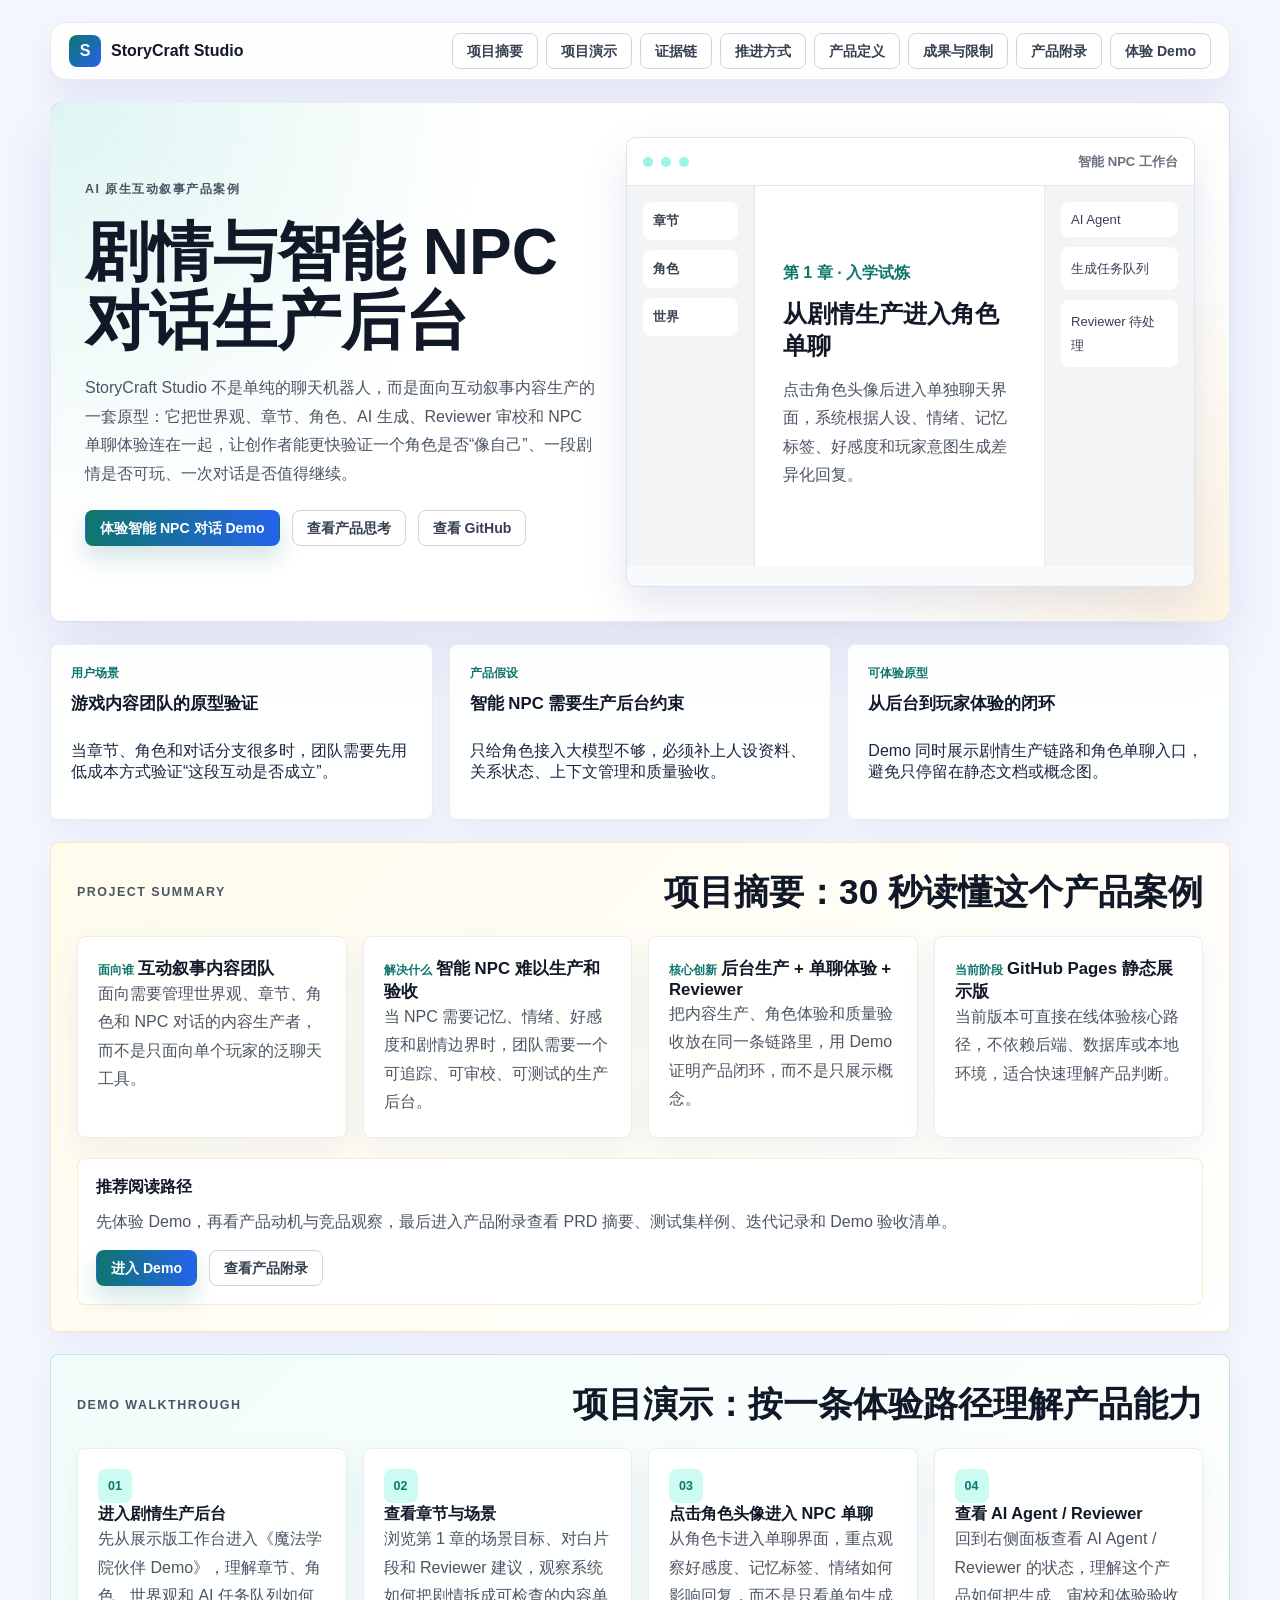
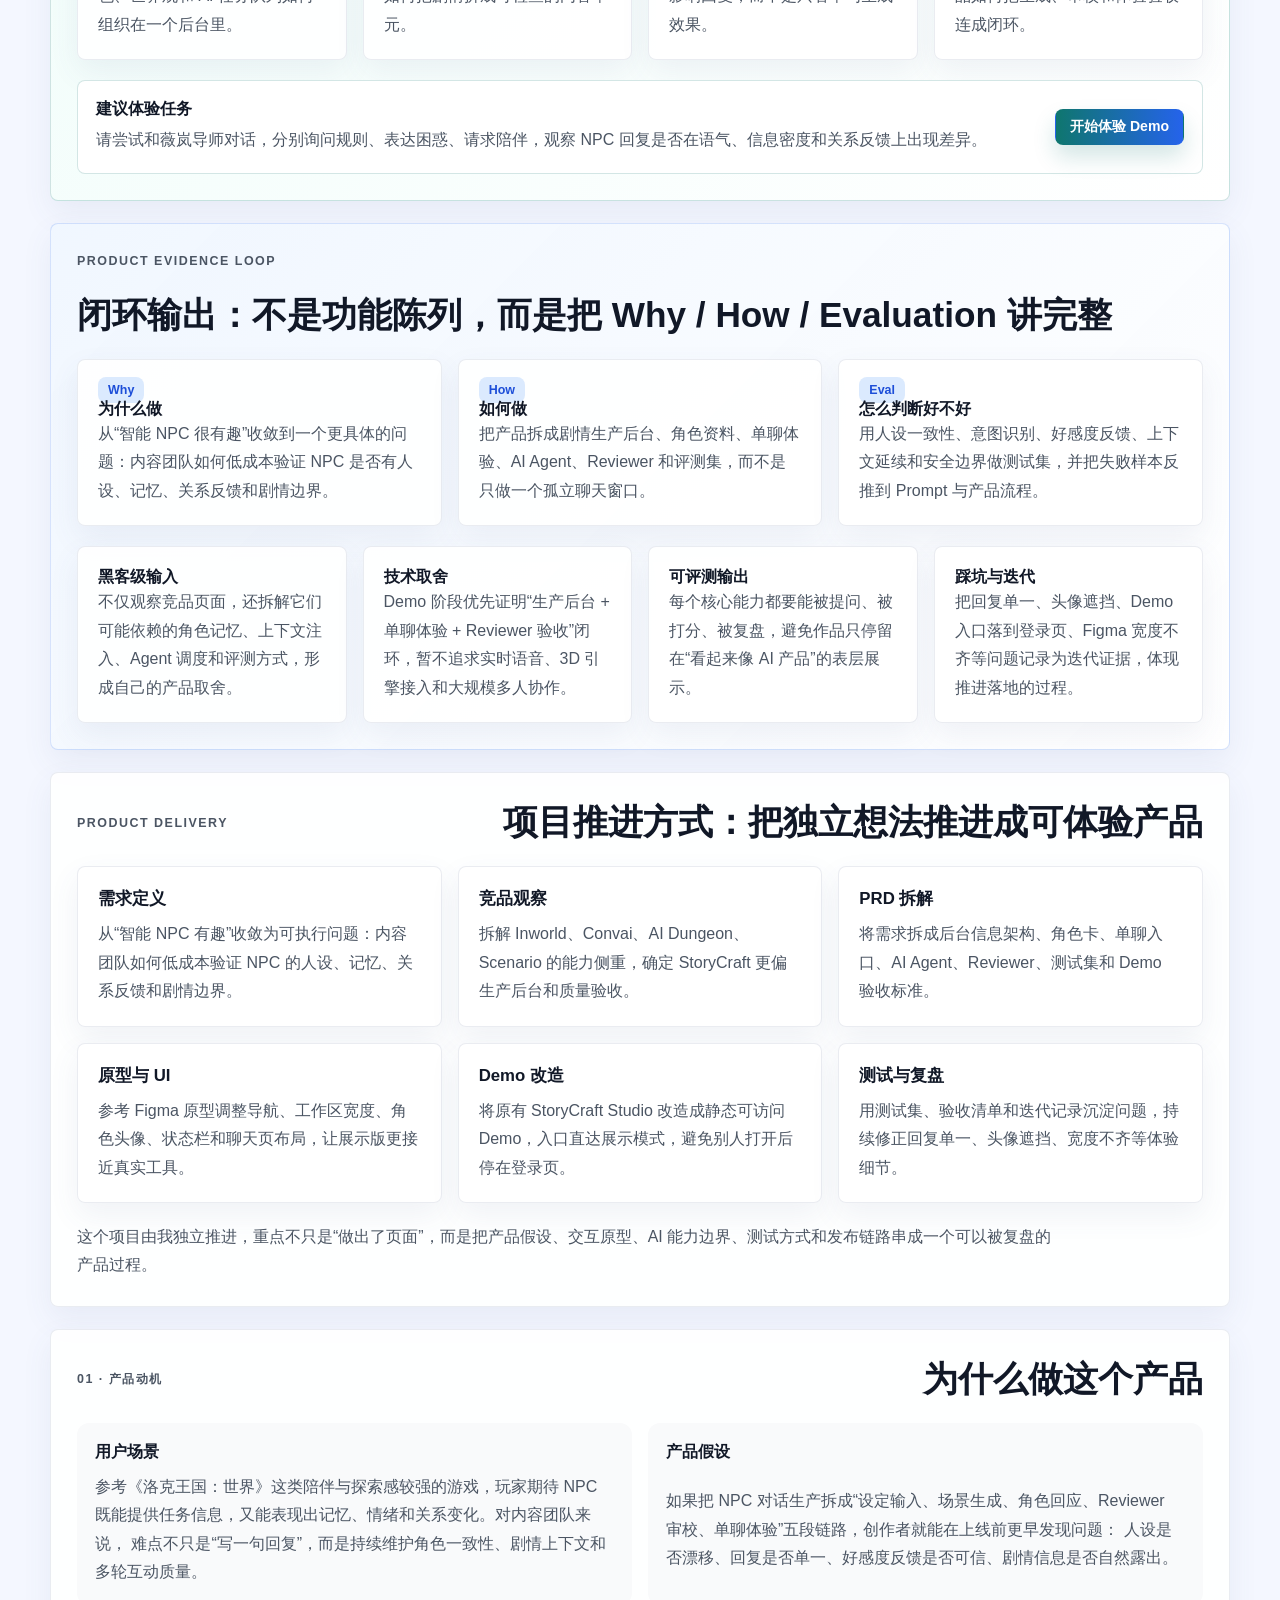
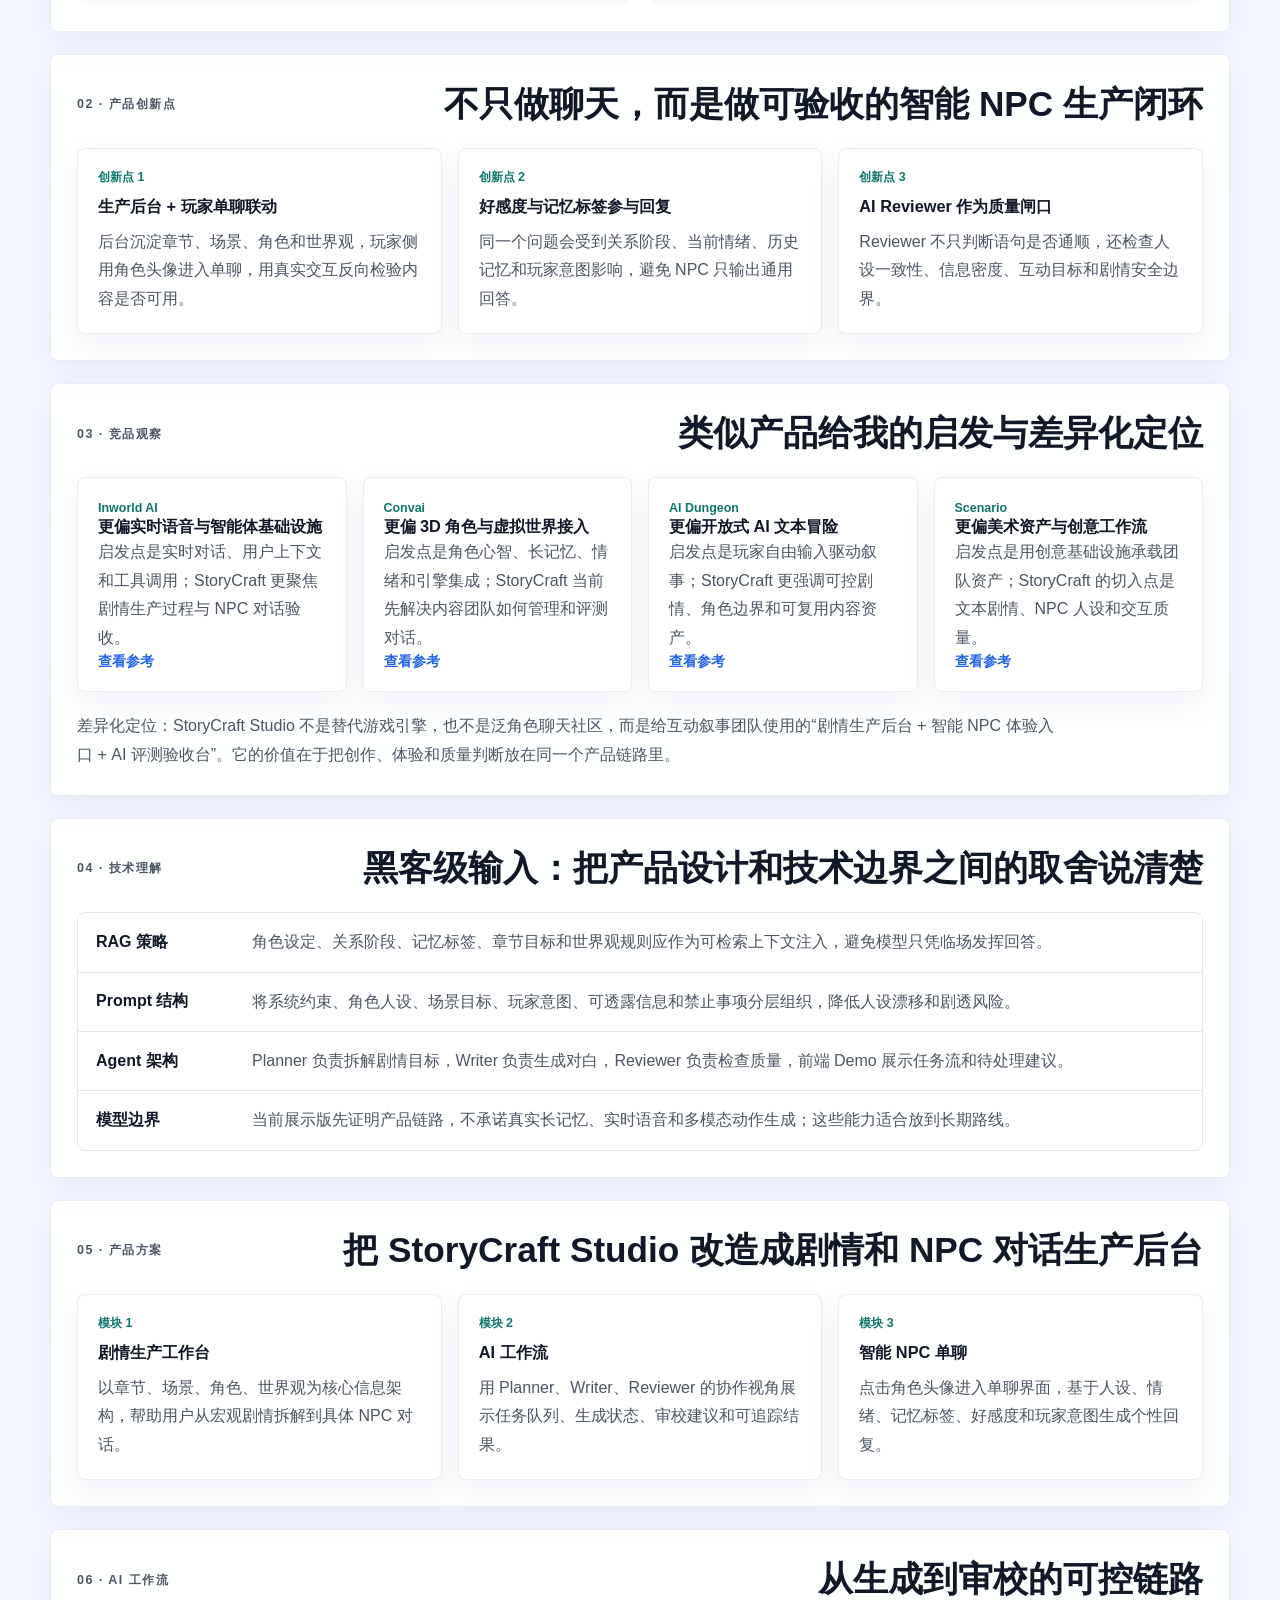
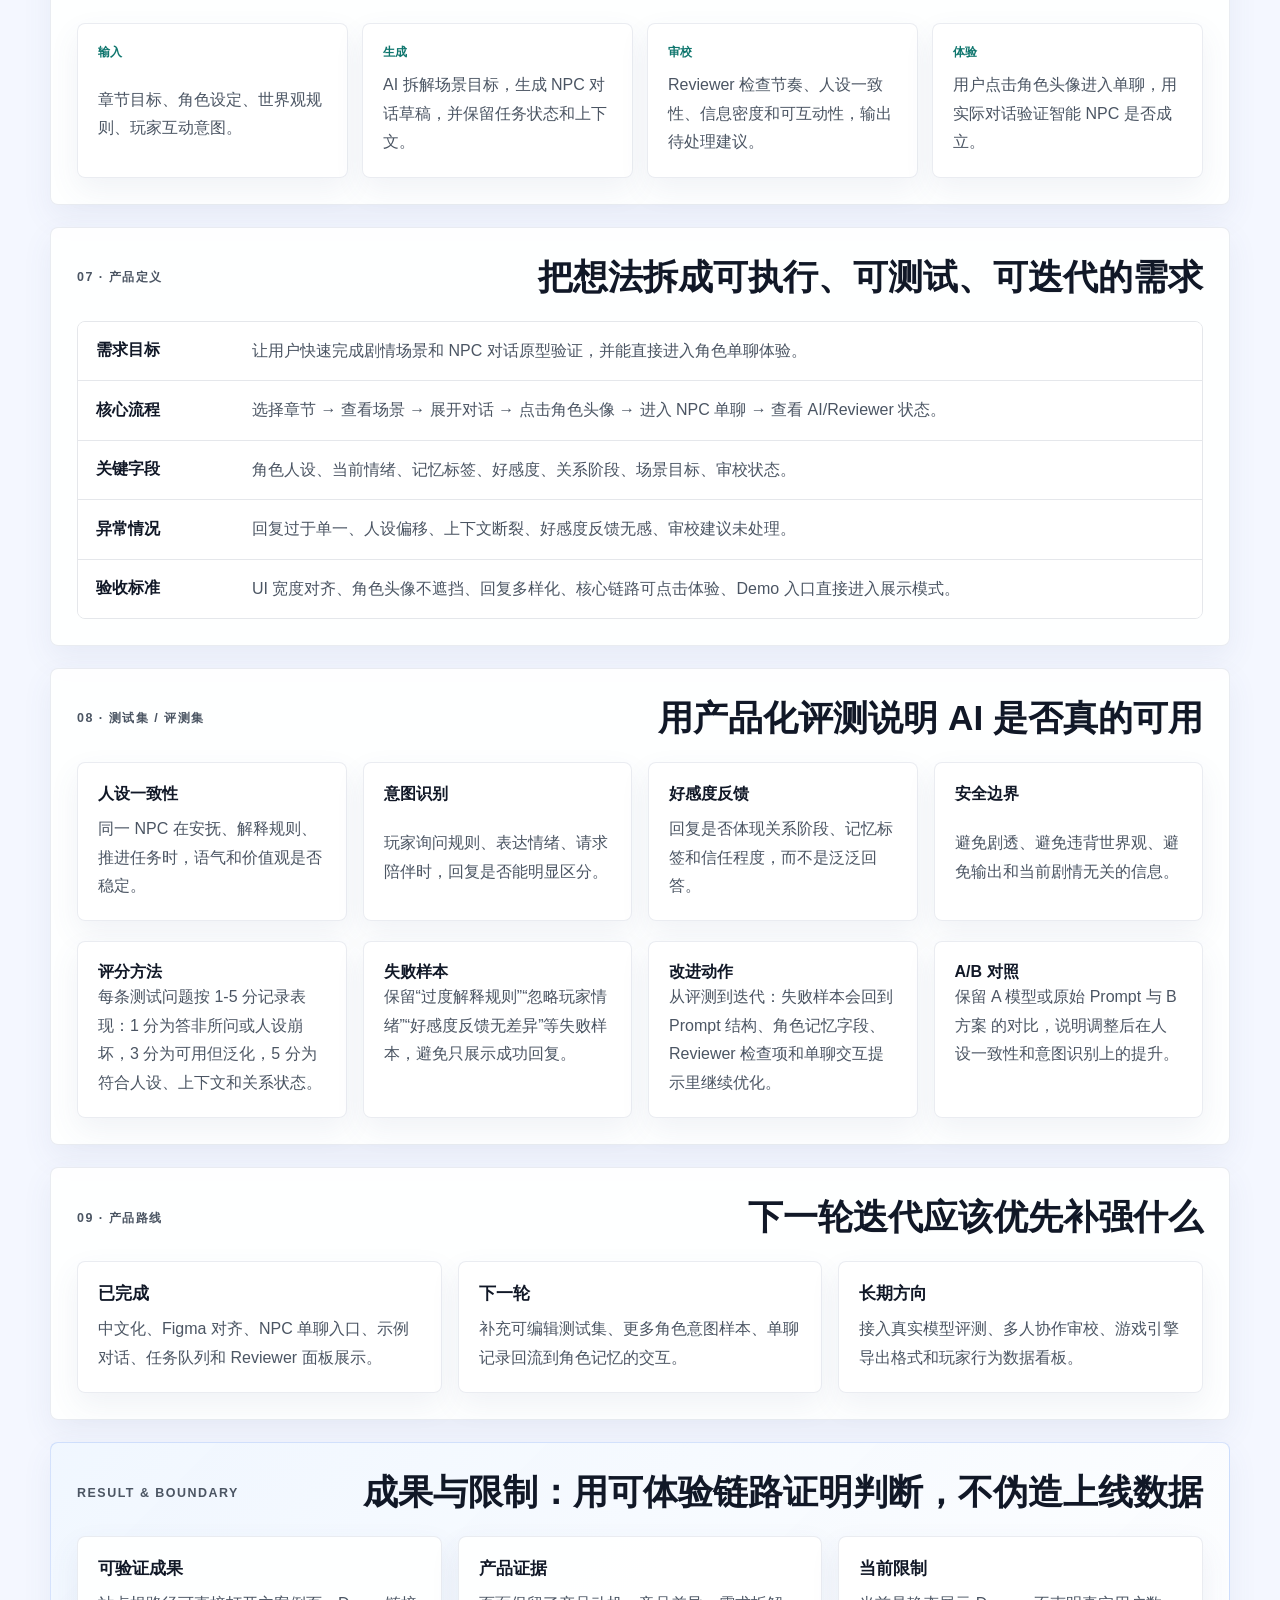
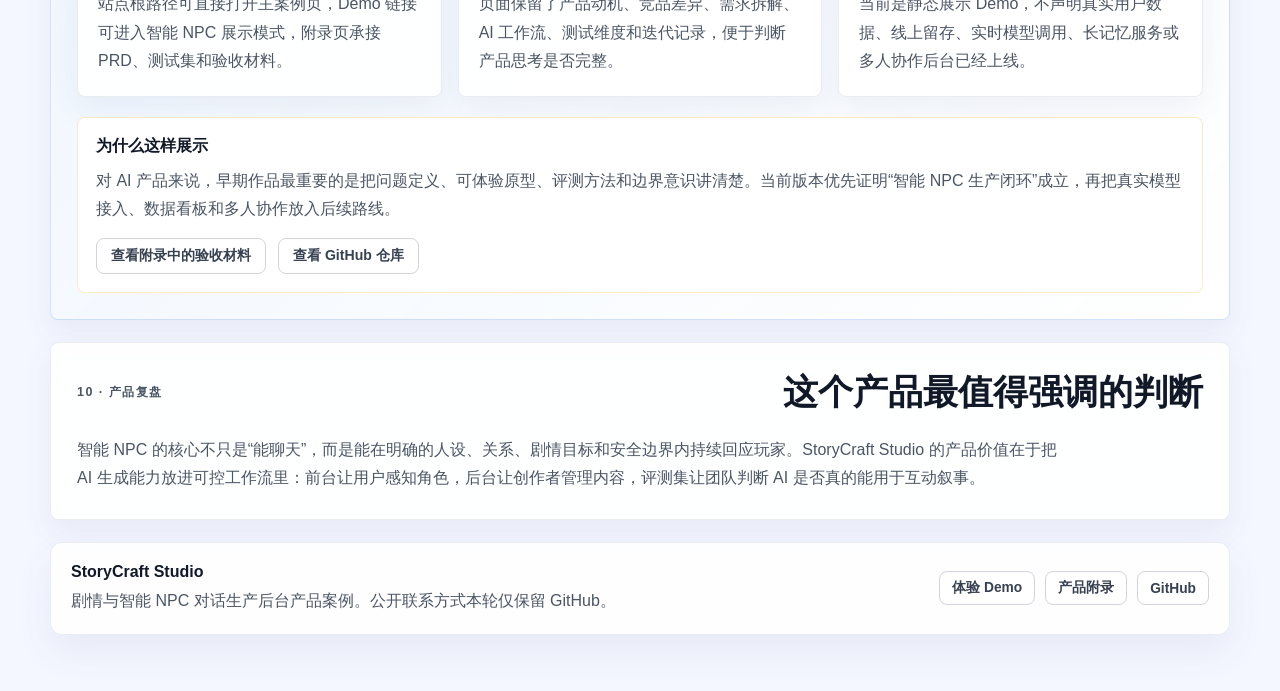
==== commit 34863f03: "Enhance product case portfolio" ====
--- a/index.html
+++ b/index.html
@@ -3,7 +3,16 @@
   <head>
     <meta charset="UTF-8" />
     <meta name="viewport" content="width=device-width, initial-scale=1.0" />
-    <title>StoryCraft Studio</title>
+    <title>StoryCraft Studio | 智能 NPC Demo</title>
+    <meta
+      name="description"
+      content="StoryCraft Studio 智能 NPC 静态 Demo。根路径默认进入产品案例页，带 demo=1 参数时进入展示版工作台。"
+    />
+    <meta property="og:title" content="StoryCraft Studio | 智能 NPC Demo" />
+    <meta property="og:description" content="体验剧情生产后台、角色单聊、AI Agent 与 Reviewer 展示链路。" />
+    <meta property="og:type" content="website" />
+    <meta property="og:url" content="https://doulestrong.github.io/storycraft-portfolio/index.html?demo=1" />
+    <link rel="canonical" href="https://doulestrong.github.io/storycraft-portfolio/" />
     <link rel="stylesheet" href="./styles.css" />
   </head>
   <body>
--- a/styles.css
+++ b/styles.css
@@ -3356,6 +3356,7 @@
 .portfolio-walkthrough-grid,
 .portfolio-evaluation-method,
 .portfolio-eval-grid,
+.portfolio-summary-grid,
 .portfolio-delivery-grid {
   display: grid;
   grid-template-columns: repeat(3, minmax(0, 1fr));
@@ -3372,6 +3373,7 @@
 .portfolio-evaluation-method article,
 .portfolio-timeline article,
 .portfolio-eval-grid article,
+.portfolio-summary-grid article,
 .portfolio-delivery-grid article {
   gap: 10px;
   padding: 20px;
@@ -3386,6 +3388,7 @@
 .portfolio-competitor-grid span,
 .portfolio-loop-grid span,
 .portfolio-walkthrough-grid span,
+.portfolio-summary-grid span,
 .portfolio-timeline span {
   color: #0f766e;
   font-size: 0.78rem;
@@ -3393,9 +3396,62 @@
 }
 
 .portfolio-evidence-grid strong,
+.portfolio-summary-grid strong,
 .portfolio-delivery-grid strong {
   color: #111827;
   font-size: 1.05rem;
+}
+
+.portfolio-summary-section {
+  border-color: rgba(245, 158, 11, 0.22);
+  background:
+    linear-gradient(135deg, rgba(255, 251, 235, 0.92), rgba(255, 255, 255, 0.94)),
+    #ffffff;
+}
+
+.portfolio-summary-grid {
+  grid-template-columns: repeat(4, minmax(0, 1fr));
+}
+
+.portfolio-summary-grid article {
+  align-content: start;
+  background: rgba(255, 255, 255, 0.88);
+}
+
+.portfolio-reading-path {
+  display: grid;
+  gap: 10px;
+  padding: 18px;
+  border: 1px solid rgba(245, 158, 11, 0.22);
+  border-radius: 8px;
+  background: #ffffff;
+}
+
+.portfolio-reading-path strong {
+  color: #111827;
+}
+
+.appendix-hero {
+  min-height: 430px;
+}
+
+.appendix-index {
+  display: grid;
+  gap: 10px;
+  padding: 18px;
+}
+
+.appendix-index a {
+  min-height: 46px;
+  display: flex;
+  align-items: center;
+  padding: 0 14px;
+  border: 1px solid #dbe2f0;
+  border-radius: 8px;
+  color: #111827;
+  background: #ffffff;
+  font-weight: 800;
+  text-decoration: none;
 }
 
 .portfolio-competitor-grid {
@@ -3564,6 +3620,54 @@
 .portfolio-review-copy {
   max-width: 980px;
   font-size: 1rem;
+}
+
+.portfolio-footer {
+  display: flex;
+  align-items: center;
+  justify-content: space-between;
+  gap: 18px;
+  padding: 20px;
+  border: 1px solid rgba(86, 96, 140, 0.12);
+  border-radius: 12px;
+  background: rgba(255, 255, 255, 0.86);
+  box-shadow: 0 16px 36px rgba(73, 88, 146, 0.08);
+}
+
+.portfolio-footer div {
+  display: grid;
+  gap: 6px;
+}
+
+.portfolio-footer strong {
+  color: #111827;
+}
+
+.portfolio-footer p {
+  margin: 0;
+  color: #4b5563;
+  line-height: 1.7;
+}
+
+.portfolio-footer nav {
+  display: flex;
+  gap: 10px;
+  flex-wrap: wrap;
+  justify-content: flex-end;
+}
+
+.portfolio-footer a {
+  min-height: 34px;
+  display: inline-flex;
+  align-items: center;
+  padding: 0 12px;
+  border: 1px solid #d1d5db;
+  border-radius: 8px;
+  color: #374151;
+  background: #ffffff;
+  font-size: 0.86rem;
+  font-weight: 800;
+  text-decoration: none;
 }
 
 @media (max-width: 980px) {
@@ -3590,6 +3694,7 @@
   .portfolio-insight-grid,
   .portfolio-walkthrough-grid,
   .portfolio-evaluation-method,
+  .portfolio-summary-grid,
   .portfolio-delivery-grid {
     grid-template-columns: 1fr;
   }
@@ -3610,6 +3715,7 @@
   .portfolio-insight-grid,
   .portfolio-walkthrough-grid,
   .portfolio-evaluation-method,
+  .portfolio-summary-grid,
   .portfolio-eval-grid {
     grid-template-columns: repeat(2, minmax(0, 1fr));
   }
@@ -3617,6 +3723,15 @@
   .portfolio-demo-task {
     align-items: flex-start;
     flex-direction: column;
+  }
+
+  .portfolio-footer {
+    align-items: flex-start;
+    flex-direction: column;
+  }
+
+  .portfolio-footer nav {
+    justify-content: flex-start;
   }
 }
 
@@ -3637,6 +3752,7 @@
   .portfolio-insight-grid,
   .portfolio-walkthrough-grid,
   .portfolio-evaluation-method,
+  .portfolio-summary-grid,
   .portfolio-eval-grid {
     grid-template-columns: 1fr;
   }
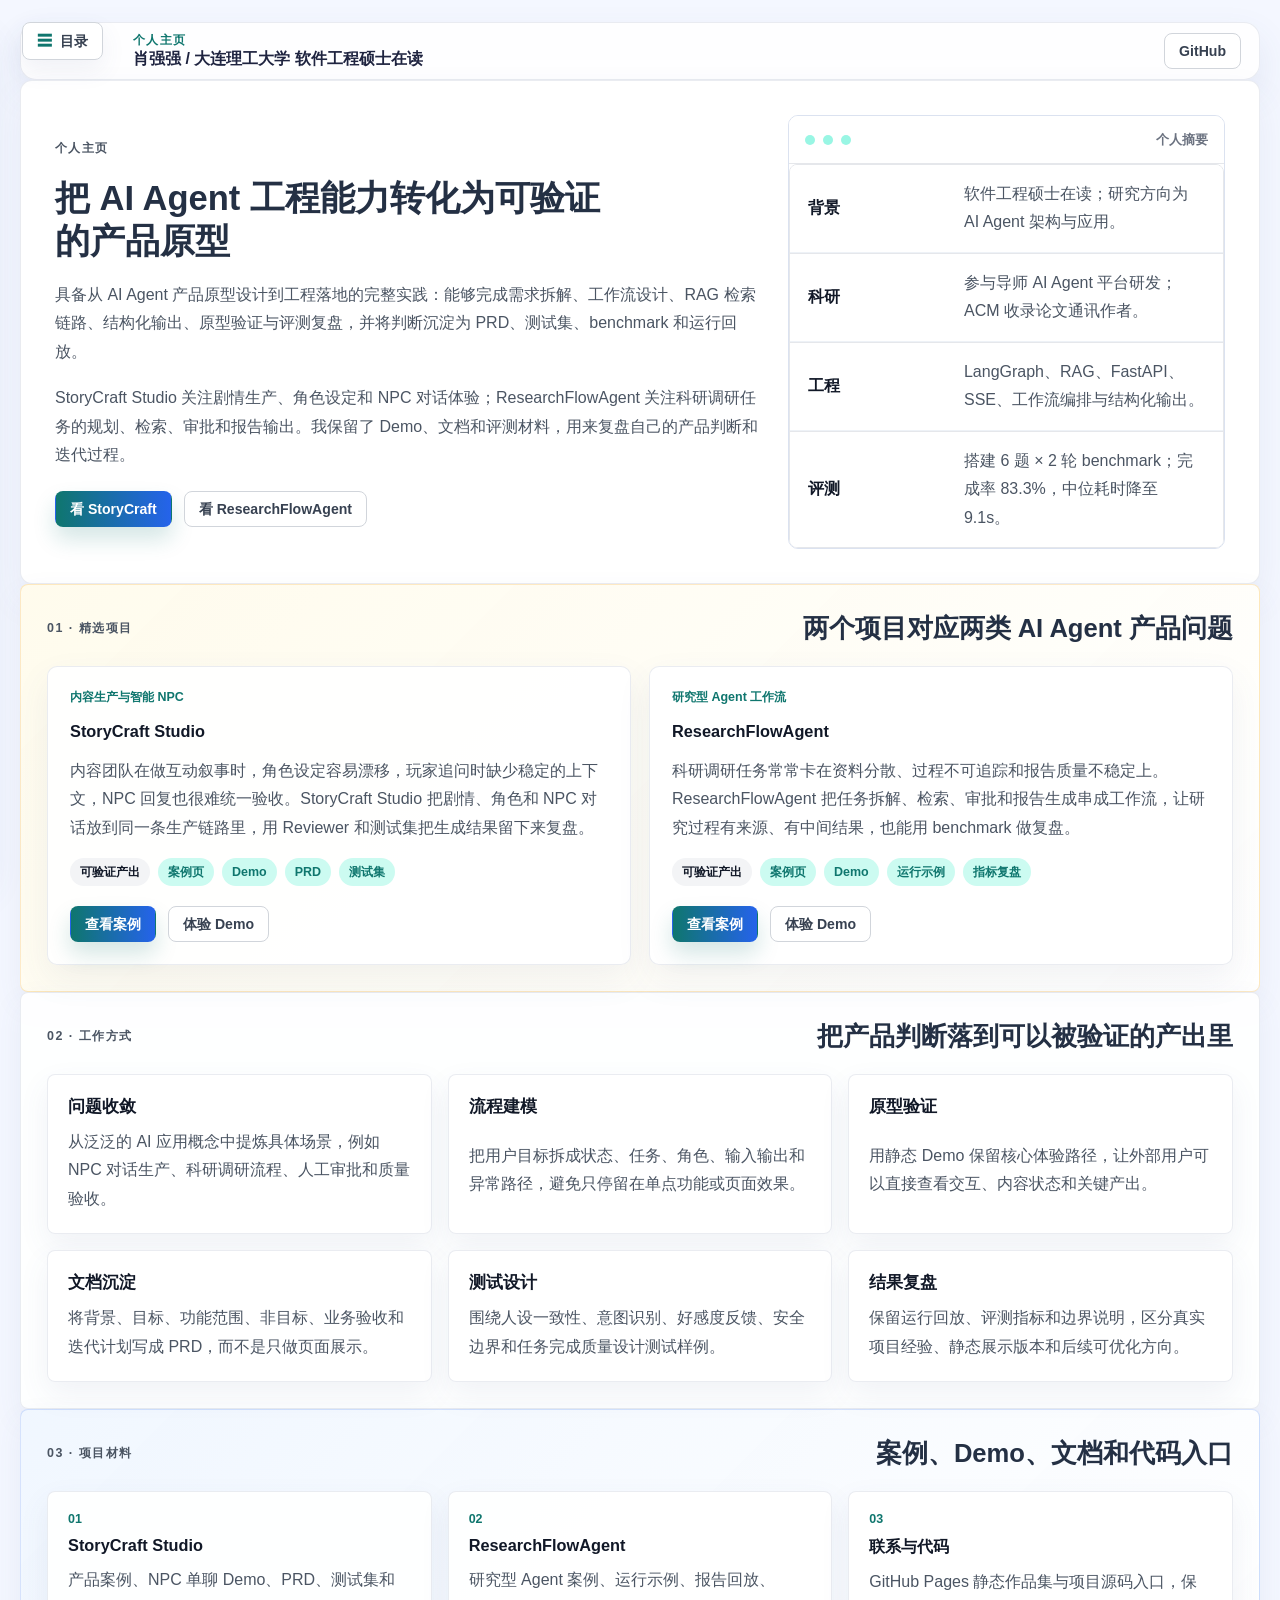
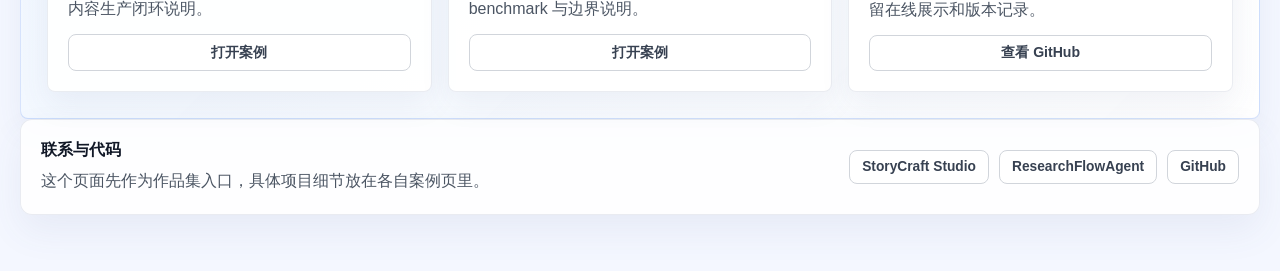
==== commit ed7ce1e0: "Refine portfolio homepage and project cases" ====
--- a/index.html
+++ b/index.html
@@ -31,6 +31,22 @@
         }
       })();
     </script>
+    <button class="portfolio-drawer-toggle" type="button" data-drawer-open aria-controls="portfolioDrawer" aria-expanded="false">目录</button>
+    <div class="portfolio-drawer-backdrop" data-drawer-close></div>
+    <aside id="portfolioDrawer" class="portfolio-sidebar portfolio-drawer" data-drawer-panel>
+      <a class="portfolio-brand" href="./portfolio.html" aria-label="返回作品集">
+        <span aria-hidden="true">S</span>
+        <strong>StoryCraft Studio</strong>
+      </a>
+      <nav class="portfolio-sidebar-nav" aria-label="StoryCraft Demo 侧边导航">
+        <a href="./portfolio.html">作品集首页</a>
+        <a href="./prd.html">PRD 文档</a>
+        <a href="./appendix.html">产品附录</a>
+        <a href="./researchflow.html">ResearchFlow</a>
+        <a href="./researchflow-demo.html">ResearchFlow Demo</a>
+      </nav>
+      <a class="portfolio-back-link portfolio-sidebar-back-link" href="./portfolio.html">返回作品集</a>
+    </aside>
     <div class="grain"></div>
     <div class="app-shell">
       <header class="topbar">
@@ -86,6 +102,7 @@
           <h2>正在进入智能 NPC 工作台</h2>
           <p>如果这里一直停留，通常是浏览器直接打开 file:// 文件时拦截了模块脚本。请通过本地静态服务访问体验版。</p>
           <p class="demo-boot-command">在 frontend 目录运行：<code>python -m http.server 5500</code></p>
+          <a class="demo-back-link" href="./portfolio.html">返回作品集</a>
           <a class="primary-button demo-boot-link" href="http://127.0.0.1:5500/index.html?demo=1">打开本地服务版 Demo</a>
         </div>
       </section>
@@ -358,6 +375,7 @@
 
     <div id="toast" class="toast hidden"></div>
     <script type="module" src="./app.js"></script>
+    <script type="module" src="./portfolio-drawer.mjs"></script>
     <script>
       (() => {
         const params = new URLSearchParams(window.location.search);
--- a/styles.css
+++ b/styles.css
@@ -21,6 +21,7 @@
   --radius-lg: 20px;
   --radius-md: 14px;
   --workspace-grid-height: 760px;
+  --drawer-toggle-safe-area: 112px;
 }
 
 * {
@@ -3087,15 +3088,183 @@
 }
 
 .portfolio-body {
+  --portfolio-heading: #243044;
   background: #f4f7ff;
 }
 
 .portfolio-shell {
-  width: min(1180px, calc(100vw - 40px));
+  width: min(1380px, calc(100vw - 40px));
   margin: 0 auto;
   padding: 22px 0 56px;
-  display: grid;
+}
+
+.portfolio-layout {
+  display: grid;
+  grid-template-columns: 240px minmax(0, 1fr);
   gap: 22px;
+  align-items: start;
+}
+
+.researchflow-demo-layout {
+  grid-template-columns: 220px minmax(0, 1fr);
+}
+
+.portfolio-content {
+  min-width: 0;
+  display: grid;
+  gap: 22px;
+}
+
+.portfolio-sidebar {
+  position: sticky;
+  top: 22px;
+  display: grid;
+  gap: 18px;
+  padding: 20px;
+  border: 1px solid rgba(86, 96, 140, 0.12);
+  border-radius: 16px;
+  background: rgba(255, 255, 255, 0.9);
+  box-shadow: 0 16px 36px rgba(73, 88, 146, 0.1);
+}
+
+.portfolio-sidebar-nav {
+  display: grid;
+  gap: 8px;
+}
+
+.portfolio-sidebar-nav a {
+  min-height: 38px;
+  display: flex;
+  align-items: center;
+  padding: 0 12px;
+  border: 1px solid transparent;
+  border-radius: 8px;
+  color: #374151;
+  background: #f9fafb;
+  font-size: 0.9rem;
+  font-weight: 760;
+  text-decoration: none;
+}
+
+.portfolio-sidebar-nav a:hover {
+  border-color: #bfdbfe;
+  color: #1d4ed8;
+  background: #eff6ff;
+}
+
+.portfolio-sidebar-nav a:last-child {
+  justify-content: center;
+  color: #ffffff;
+  background: linear-gradient(90deg, #0f766e, #2563eb);
+  box-shadow: 0 12px 22px rgba(15, 118, 110, 0.16);
+}
+
+.portfolio-back-link,
+.demo-back-link {
+  width: fit-content;
+  min-height: 36px;
+  display: inline-flex;
+  align-items: center;
+  justify-content: center;
+  padding: 0 12px;
+  border: 1px solid #d1d5db;
+  border-radius: 8px;
+  color: #374151;
+  background: #ffffff;
+  font-size: 0.88rem;
+  font-weight: 700;
+  line-height: 1;
+  text-decoration: none;
+  white-space: nowrap;
+}
+
+.portfolio-back-link::before,
+.demo-back-link::before {
+  content: "←";
+  font-size: 0.95rem;
+}
+
+.portfolio-back-link {
+  margin-top: 2px;
+}
+
+.portfolio-back-link:hover,
+.demo-back-link:hover {
+  border-color: #93c5fd;
+  color: #1d4ed8;
+  background: #eff6ff;
+}
+
+.portfolio-sidebar-back-link {
+  width: 100%;
+  margin-top: 4px;
+  justify-self: stretch;
+  color: #4b5563;
+  background: #ffffff;
+}
+
+.portfolio-drawer-toggle {
+  position: fixed;
+  top: 22px;
+  left: 22px;
+  z-index: 70;
+  width: fit-content;
+  min-height: 38px;
+  display: inline-flex;
+  align-items: center;
+  justify-content: center;
+  padding: 0 14px;
+  border: 1px solid #d1d5db;
+  border-radius: 8px;
+  color: #374151;
+  background: #ffffff;
+  font: inherit;
+  font-size: 0.9rem;
+  font-weight: 800;
+  cursor: pointer;
+  box-shadow: 0 10px 24px rgba(73, 88, 146, 0.08);
+}
+
+.portfolio-drawer-toggle::before {
+  content: "☰";
+  margin-right: 8px;
+  color: #0f766e;
+  font-size: 0.92rem;
+}
+
+.portfolio-drawer-backdrop {
+  position: fixed;
+  inset: 0;
+  z-index: 100;
+  background: rgba(15, 23, 42, 0.28);
+  opacity: 0;
+  pointer-events: none;
+  transition: opacity 180ms ease;
+}
+
+.portfolio-drawer {
+  position: fixed;
+  top: 22px;
+  bottom: 22px;
+  left: 22px;
+  z-index: 110;
+  width: min(320px, calc(100vw - 44px));
+  overflow-y: auto;
+  transform: translateX(calc(-100% - 32px));
+  transition: transform 220ms ease;
+}
+
+.portfolio-shell.has-drawer-open .portfolio-drawer,
+.researchflow-demo-shell.has-drawer-open .portfolio-drawer,
+body.has-drawer-open .portfolio-drawer {
+  transform: translateX(0);
+}
+
+.portfolio-shell.has-drawer-open .portfolio-drawer-backdrop,
+.researchflow-demo-shell.has-drawer-open .portfolio-drawer-backdrop,
+body.has-drawer-open .portfolio-drawer-backdrop {
+  opacity: 1;
+  pointer-events: auto;
 }
 
 .portfolio-nav {
@@ -3105,6 +3274,7 @@
   justify-content: space-between;
   gap: 20px;
   padding: 0 18px;
+  padding-left: var(--drawer-toggle-safe-area);
   border: 1px solid rgba(86, 96, 140, 0.12);
   border-radius: 16px;
   background: rgba(255, 255, 255, 0.86);
@@ -3218,10 +3388,11 @@
 
 .portfolio-hero h1 {
   max-width: 620px;
-  color: #111827;
+  color: var(--portfolio-heading);
   font-family: "PingFang SC", "Microsoft YaHei", sans-serif;
-  font-size: clamp(2.4rem, 5vw, 4.2rem);
-  line-height: 1.08;
+  font-size: clamp(1.9rem, 3.4vw, 3rem);
+  line-height: 1.18;
+  font-weight: 760;
 }
 
 .portfolio-hero p,
@@ -3357,6 +3528,7 @@
 .portfolio-evaluation-method,
 .portfolio-eval-grid,
 .portfolio-summary-grid,
+.portfolio-reading-list,
 .portfolio-delivery-grid {
   display: grid;
   grid-template-columns: repeat(3, minmax(0, 1fr));
@@ -3374,6 +3546,7 @@
 .portfolio-timeline article,
 .portfolio-eval-grid article,
 .portfolio-summary-grid article,
+.portfolio-reading-list article,
 .portfolio-delivery-grid article {
   gap: 10px;
   padding: 20px;
@@ -3389,6 +3562,7 @@
 .portfolio-loop-grid span,
 .portfolio-walkthrough-grid span,
 .portfolio-summary-grid span,
+.portfolio-reading-list span,
 .portfolio-timeline span {
   color: #0f766e;
   font-size: 0.78rem;
@@ -3397,6 +3571,7 @@
 
 .portfolio-evidence-grid strong,
 .portfolio-summary-grid strong,
+.portfolio-reading-list strong,
 .portfolio-delivery-grid strong {
   color: #111827;
   font-size: 1.05rem;
@@ -3418,6 +3593,119 @@
   background: rgba(255, 255, 255, 0.88);
 }
 
+.portfolio-overview-hero {
+  min-height: 440px;
+  grid-template-columns: minmax(0, 1.1fr) minmax(340px, 0.68fr);
+  background: #ffffff;
+  box-shadow: 0 18px 38px rgba(73, 88, 146, 0.08);
+}
+
+.portfolio-overview-hero h1 {
+  max-width: 560px;
+  font-size: clamp(1.75rem, 2.7vw, 2.35rem);
+  line-height: 1.24;
+  font-weight: 720;
+}
+
+.portfolio-overview-hero .portfolio-demo-frame {
+  align-self: center;
+  box-shadow: none;
+  background: #ffffff;
+}
+
+.portfolio-overview-hero .portfolio-profile-table div {
+  border-bottom: 1px solid #eef2f7;
+}
+
+.portfolio-overview-hero .portfolio-profile-table div:last-child {
+  border-bottom: 0;
+}
+
+.portfolio-reading-section {
+  background: #ffffff;
+}
+
+.portfolio-reading-list article {
+  position: relative;
+  align-content: start;
+  min-height: 170px;
+  border-color: rgba(17, 24, 39, 0.1);
+  box-shadow: none;
+}
+
+.portfolio-reading-list span {
+  display: inline-grid;
+  place-items: center;
+  width: 30px;
+  height: 30px;
+  border-radius: 999px;
+  background: #ecfdf5;
+}
+
+.portfolio-profile-table {
+  margin: 0;
+}
+
+.portfolio-profile-table div {
+  grid-template-columns: 86px minmax(0, 1fr);
+}
+
+.portfolio-case-grid {
+  display: grid;
+  grid-template-columns: repeat(2, minmax(0, 1fr));
+  gap: 18px;
+}
+
+.portfolio-case-card {
+  display: grid;
+  align-content: start;
+  gap: 16px;
+  padding: 22px;
+  border: 1px solid rgba(86, 96, 140, 0.12);
+  border-radius: 10px;
+  background: rgba(255, 255, 255, 0.92);
+  box-shadow: 0 14px 34px rgba(73, 88, 146, 0.08);
+}
+
+.portfolio-case-card > span {
+  color: #0f766e;
+  font-size: 0.78rem;
+  font-weight: 800;
+}
+
+.portfolio-case-card h3 {
+  font-size: 1.24rem;
+}
+
+.portfolio-case-meta {
+  display: flex;
+  align-items: center;
+  gap: 8px;
+  flex-wrap: wrap;
+}
+
+.portfolio-case-meta b,
+.portfolio-case-meta span {
+  min-height: 28px;
+  display: inline-flex;
+  align-items: center;
+  padding: 0 10px;
+  border-radius: 999px;
+  font-size: 0.78rem;
+}
+
+.portfolio-case-meta b {
+  color: #111827;
+  background: #f3f4f6;
+}
+
+.portfolio-case-meta span {
+  color: #0f766e;
+  background: #ccfbf1;
+  font-weight: 760;
+}
+
+.portfolio-doc-note,
 .portfolio-reading-path {
   display: grid;
   gap: 10px;
@@ -3427,6 +3715,7 @@
   background: #ffffff;
 }
 
+.portfolio-doc-note strong,
 .portfolio-reading-path strong {
   color: #111827;
 }
@@ -3559,9 +3848,11 @@
 }
 
 .portfolio-section h2 {
-  color: #111827;
+  color: var(--portfolio-heading);
   font-family: "PingFang SC", "Microsoft YaHei", sans-serif;
-  font-size: clamp(1.5rem, 3vw, 2.2rem);
+  font-size: clamp(1.18rem, 2vw, 1.62rem);
+  line-height: 1.35;
+  font-weight: 760;
 }
 
 .portfolio-section h3 {
@@ -3611,6 +3902,10 @@
 
 .portfolio-table strong {
   color: #111827;
+}
+
+.prd-requirement-table div {
+  grid-template-columns: 190px minmax(0, 1fr);
 }
 
 .portfolio-eval-grid {
@@ -3670,19 +3965,441 @@
   text-decoration: none;
 }
 
+.researchflow-demo-body {
+  background: #f5f7fb;
+}
+
+.researchflow-demo-shell {
+  width: min(1800px, calc(100vw - 40px));
+  margin: 0 auto;
+  padding: 22px 0 42px;
+  display: grid;
+  gap: 18px;
+}
+
+.researchflow-demo-board {
+  min-height: calc(100vh - 122px);
+  display: grid;
+  grid-template-columns: minmax(260px, 0.82fr) minmax(420px, 1.35fr) minmax(240px, 0.72fr);
+  gap: 16px;
+}
+
+.researchflow-demo-sidebar,
+.researchflow-workspace,
+.researchflow-metrics,
+.researchflow-stage-card,
+.researchflow-panel,
+.researchflow-report-card {
+  border: 1px solid rgba(86, 96, 140, 0.12);
+  border-radius: 10px;
+  background: rgba(255, 255, 255, 0.92);
+  box-shadow: 0 14px 34px rgba(73, 88, 146, 0.08);
+}
+
+.researchflow-demo-sidebar,
+.researchflow-workspace,
+.researchflow-metrics {
+  padding: 18px;
+}
+
+.researchflow-demo-sidebar,
+.researchflow-workspace,
+.researchflow-metrics,
+.researchflow-stage-card,
+.researchflow-panel,
+.researchflow-report-card,
+.researchflow-question-card,
+.researchflow-example-card,
+.researchflow-stepper,
+.researchflow-source-list,
+.researchflow-metric-list,
+.researchflow-boundary-note,
+.researchflow-outline,
+[data-report-output] {
+  display: grid;
+  gap: 14px;
+}
+
+.researchflow-demo-sidebar {
+  align-content: start;
+}
+
+.researchflow-demo-sidebar h1,
+.researchflow-metrics h2,
+.researchflow-stage-head h2 {
+  margin: 0;
+  color: var(--portfolio-heading);
+  font-family: "PingFang SC", "Microsoft YaHei", sans-serif;
+}
+
+.researchflow-demo-sidebar h1 {
+  font-size: clamp(1.45rem, 2.2vw, 2.2rem);
+  line-height: 1.18;
+}
+
+.researchflow-demo-sidebar p,
+.researchflow-stage-card p,
+.researchflow-panel p,
+.researchflow-report-card p,
+.researchflow-metrics p {
+  margin: 0;
+  color: #4b5563;
+  line-height: 1.72;
+}
+
+.researchflow-question-card {
+  padding: 14px;
+  border: 1px solid #dbe2f0;
+  border-radius: 8px;
+  background: #f9fafb;
+}
+
+.researchflow-question-card label {
+  color: #111827;
+  font-weight: 800;
+}
+
+.researchflow-question-card textarea {
+  width: 100%;
+  resize: vertical;
+  min-height: 112px;
+  padding: 12px;
+  border: 1px solid #d1d5db;
+  border-radius: 8px;
+  color: #111827;
+  background: #ffffff;
+  font: inherit;
+  line-height: 1.6;
+}
+
+.researchflow-example-card {
+  padding: 14px;
+  border: 1px solid rgba(15, 118, 110, 0.16);
+  border-radius: 8px;
+  background: #ffffff;
+}
+
+.researchflow-example-card strong {
+  color: #111827;
+}
+
+.researchflow-example-card button {
+  min-height: 62px;
+  display: grid;
+  gap: 4px;
+  padding: 10px 12px;
+  border: 1px solid #d1d5db;
+  border-radius: 8px;
+  color: #374151;
+  background: #f9fafb;
+  font: inherit;
+  font-size: 0.88rem;
+  font-weight: 800;
+  text-align: left;
+  cursor: pointer;
+}
+
+.researchflow-example-card button span,
+.researchflow-example-card button em {
+  display: block;
+}
+
+.researchflow-example-card button em {
+  color: #6b7280;
+  font-size: 0.78rem;
+  font-style: normal;
+  font-weight: 600;
+  line-height: 1.5;
+}
+
+.researchflow-example-card button.is-active {
+  border-color: rgba(15, 118, 110, 0.42);
+  color: #0f766e;
+  background: #f0fdfa;
+}
+
+.researchflow-example-card button.is-active em {
+  color: #0f766e;
+}
+
+.researchflow-stepper {
+  margin: 0;
+  padding: 0;
+  list-style: none;
+}
+
+.researchflow-stepper li {
+  border: 1px solid #e5e7eb;
+  border-radius: 8px;
+  color: #4b5563;
+  background: #ffffff;
+}
+
+.researchflow-stepper button {
+  width: 100%;
+  min-height: 62px;
+  display: grid;
+  grid-template-columns: 34px minmax(0, 1fr);
+  column-gap: 10px;
+  row-gap: 2px;
+  align-items: center;
+  padding: 8px;
+  border: 0;
+  color: inherit;
+  background: transparent;
+  font: inherit;
+  text-align: left;
+  cursor: pointer;
+}
+
+.researchflow-stepper button strong,
+.researchflow-stepper button small {
+  grid-column: 2;
+}
+
+.researchflow-stepper button small {
+  color: #6b7280;
+  font-size: 0.74rem;
+  font-weight: 700;
+}
+
+.researchflow-stepper span {
+  width: 34px;
+  height: 34px;
+  grid-row: 1 / span 2;
+  display: grid;
+  place-items: center;
+  border-radius: 8px;
+  color: #0f766e;
+  background: #ccfbf1;
+  font-weight: 800;
+}
+
+.researchflow-stepper li.is-active {
+  border-color: rgba(15, 118, 110, 0.42);
+  background: #f0fdfa;
+}
+
+.researchflow-stepper li.is-done span {
+  color: #ffffff;
+  background: #0f766e;
+}
+
+.researchflow-workspace {
+  align-content: start;
+}
+
+.researchflow-stage-card,
+.researchflow-panel,
+.researchflow-report-card {
+  padding: 18px;
+}
+
+.researchflow-stage-head,
+.researchflow-panel-head,
+.researchflow-stage-actions {
+  display: flex;
+  align-items: center;
+  justify-content: space-between;
+  gap: 12px;
+}
+
+.researchflow-stage-head span,
+.researchflow-panel-head span {
+  min-height: 30px;
+  display: inline-flex;
+  align-items: center;
+  padding: 0 10px;
+  border-radius: 8px;
+  color: #1d4ed8;
+  background: #dbeafe;
+  font-size: 0.82rem;
+  font-weight: 800;
+  white-space: nowrap;
+}
+
+.researchflow-stage-actions {
+  justify-content: flex-start;
+  flex-wrap: wrap;
+}
+
+.researchflow-panel-grid {
+  display: grid;
+  grid-template-columns: 0.92fr 1.08fr;
+  gap: 16px;
+}
+
+.researchflow-panel-head h3,
+.researchflow-report-card h3 {
+  margin: 0;
+  color: #111827;
+}
+
+.researchflow-outline {
+  margin: 0;
+  padding-left: 18px;
+  color: #374151;
+  line-height: 1.7;
+}
+
+.researchflow-source-list article,
+[data-report-output] article,
+.researchflow-metric-list article,
+.researchflow-boundary-note,
+.researchflow-run-meta article,
+.researchflow-run-events article,
+.researchflow-run-result article {
+  padding: 14px;
+  border: 1px solid #e5e7eb;
+  border-radius: 8px;
+  background: #f9fafb;
+}
+
+.researchflow-source-list strong,
+[data-report-output] strong,
+.researchflow-metric-list strong,
+.researchflow-boundary-note strong {
+  color: #111827;
+}
+
+.researchflow-source-list span,
+.researchflow-metric-list span {
+  color: #0f766e;
+  font-size: 0.78rem;
+  font-weight: 800;
+}
+
+.researchflow-metrics {
+  align-content: start;
+}
+
+.researchflow-metric-list article {
+  display: grid;
+  gap: 5px;
+  background: #ffffff;
+}
+
+.researchflow-metric-list strong {
+  font-size: 1.5rem;
+}
+
+.researchflow-boundary-note {
+  background: #fff7ed;
+}
+
+.researchflow-run-replay {
+  display: grid;
+  gap: 14px;
+  padding: 18px;
+  border: 1px solid rgba(245, 158, 11, 0.24);
+  border-radius: 10px;
+  background:
+    linear-gradient(135deg, rgba(255, 251, 235, 0.9), rgba(255, 255, 255, 0.94)),
+    #ffffff;
+  box-shadow: 0 14px 34px rgba(73, 88, 146, 0.08);
+}
+
+.researchflow-run-meta {
+  display: grid;
+  grid-template-columns: repeat(2, minmax(0, 1fr));
+  gap: 12px;
+}
+
+.researchflow-run-result {
+  display: grid;
+  gap: 10px;
+}
+
+.researchflow-run-events {
+  display: grid;
+  gap: 10px;
+}
+
+.researchflow-run-meta span {
+  color: #92400e;
+  font-size: 0.78rem;
+  font-weight: 800;
+}
+
+.researchflow-run-meta strong,
+.researchflow-run-events strong,
+.researchflow-run-result strong {
+  color: #111827;
+}
+
+.researchflow-run-events span {
+  color: #64748b;
+  font-size: 0.78rem;
+  font-weight: 800;
+}
+
+.researchflow-artifact-card {
+  display: grid;
+  gap: 14px;
+  padding: 18px;
+  border: 1px solid rgba(15, 118, 110, 0.2);
+  border-radius: 10px;
+  background:
+    linear-gradient(135deg, rgba(240, 253, 250, 0.88), rgba(255, 255, 255, 0.94)),
+    #ffffff;
+  box-shadow: 0 14px 34px rgba(73, 88, 146, 0.08);
+}
+
+.researchflow-artifact-grid {
+  display: grid;
+  grid-template-columns: repeat(3, minmax(0, 1fr));
+  gap: 12px;
+}
+
+.researchflow-artifact-grid article {
+  display: grid;
+  gap: 8px;
+  padding: 14px;
+  border: 1px solid #dbe2f0;
+  border-radius: 8px;
+  background: #ffffff;
+}
+
+.researchflow-artifact-grid strong {
+  color: #111827;
+}
+
+.researchflow-stage-actions button:disabled,
+.researchflow-panel button:disabled,
+.researchflow-report-card button:disabled {
+  cursor: not-allowed;
+  opacity: 0.48;
+}
+
 @media (max-width: 980px) {
+  .portfolio-shell,
+  .researchflow-demo-shell {
+    padding-top: var(--drawer-toggle-safe-area);
+  }
+
   .portfolio-nav,
   .portfolio-section-head {
     align-items: flex-start;
   }
 
+  .portfolio-layout {
+    grid-template-columns: 1fr;
+  }
+
+  .researchflow-demo-layout {
+    grid-template-columns: 1fr;
+  }
+
+  .portfolio-sidebar:not(.portfolio-drawer) {
+    position: static;
+  }
+
+  .portfolio-sidebar-nav {
+    grid-template-columns: repeat(2, minmax(0, 1fr));
+  }
+
   .portfolio-nav {
-    flex-direction: column;
-    padding: 16px;
-  }
-
-  .portfolio-nav nav {
-    justify-content: flex-start;
+    display: none;
   }
 
   .portfolio-hero,
@@ -3703,6 +4420,10 @@
     grid-template-columns: 1fr;
   }
 
+  .portfolio-case-grid {
+    grid-template-columns: 1fr;
+  }
+
   .portfolio-demo-sidebar,
   .portfolio-demo-agent {
     flex-direction: row;
@@ -3733,11 +4454,26 @@
   .portfolio-footer nav {
     justify-content: flex-start;
   }
+
+  .researchflow-demo-board,
+  .researchflow-panel-grid,
+  .researchflow-artifact-grid,
+  .researchflow-run-meta {
+    grid-template-columns: 1fr;
+  }
+
+  .researchflow-demo-board {
+    min-height: auto;
+  }
 }
 
 @media (max-width: 640px) {
   .portfolio-shell {
     width: min(100vw - 20px, 1180px);
+  }
+
+  .portfolio-sidebar-nav {
+    grid-template-columns: 1fr;
   }
 
   .portfolio-hero,
@@ -3756,6 +4492,16 @@
   .portfolio-eval-grid {
     grid-template-columns: 1fr;
   }
+
+  .researchflow-demo-shell {
+    width: min(100vw - 20px, 1280px);
+  }
+
+  .researchflow-stage-head,
+  .researchflow-panel-head {
+    align-items: flex-start;
+    flex-direction: column;
+  }
 }
 
 body[data-demo-mode="true"] .grain,
@@ -3801,6 +4547,7 @@
   justify-content: space-between;
   gap: 24px;
   padding: 0 24px;
+  padding-left: var(--drawer-toggle-safe-area);
   border-bottom: 1px solid #e5e7eb;
   background: #ffffff;
 }
@@ -3868,6 +4615,11 @@
   justify-content: flex-end;
   gap: 12px;
   margin-left: auto;
+}
+
+.figma-demo-topbar .demo-back-link {
+  flex: 0 0 auto;
+  min-height: 34px;
 }
 
 .demo-toolbar-button,
@@ -4794,6 +5546,22 @@
     overflow: visible;
   }
 
+  .figma-demo-topbar {
+    height: auto;
+    min-height: 64px;
+    flex-wrap: wrap;
+    justify-content: flex-start;
+    padding: 14px 18px;
+    padding-left: var(--drawer-toggle-safe-area);
+  }
+
+  .demo-topbar-actions {
+    width: 100%;
+    justify-content: flex-start;
+    flex-wrap: wrap;
+    margin-left: 0;
+  }
+
   .demo-sidebar,
   .demo-ai-panel,
   .demo-main-stage {
